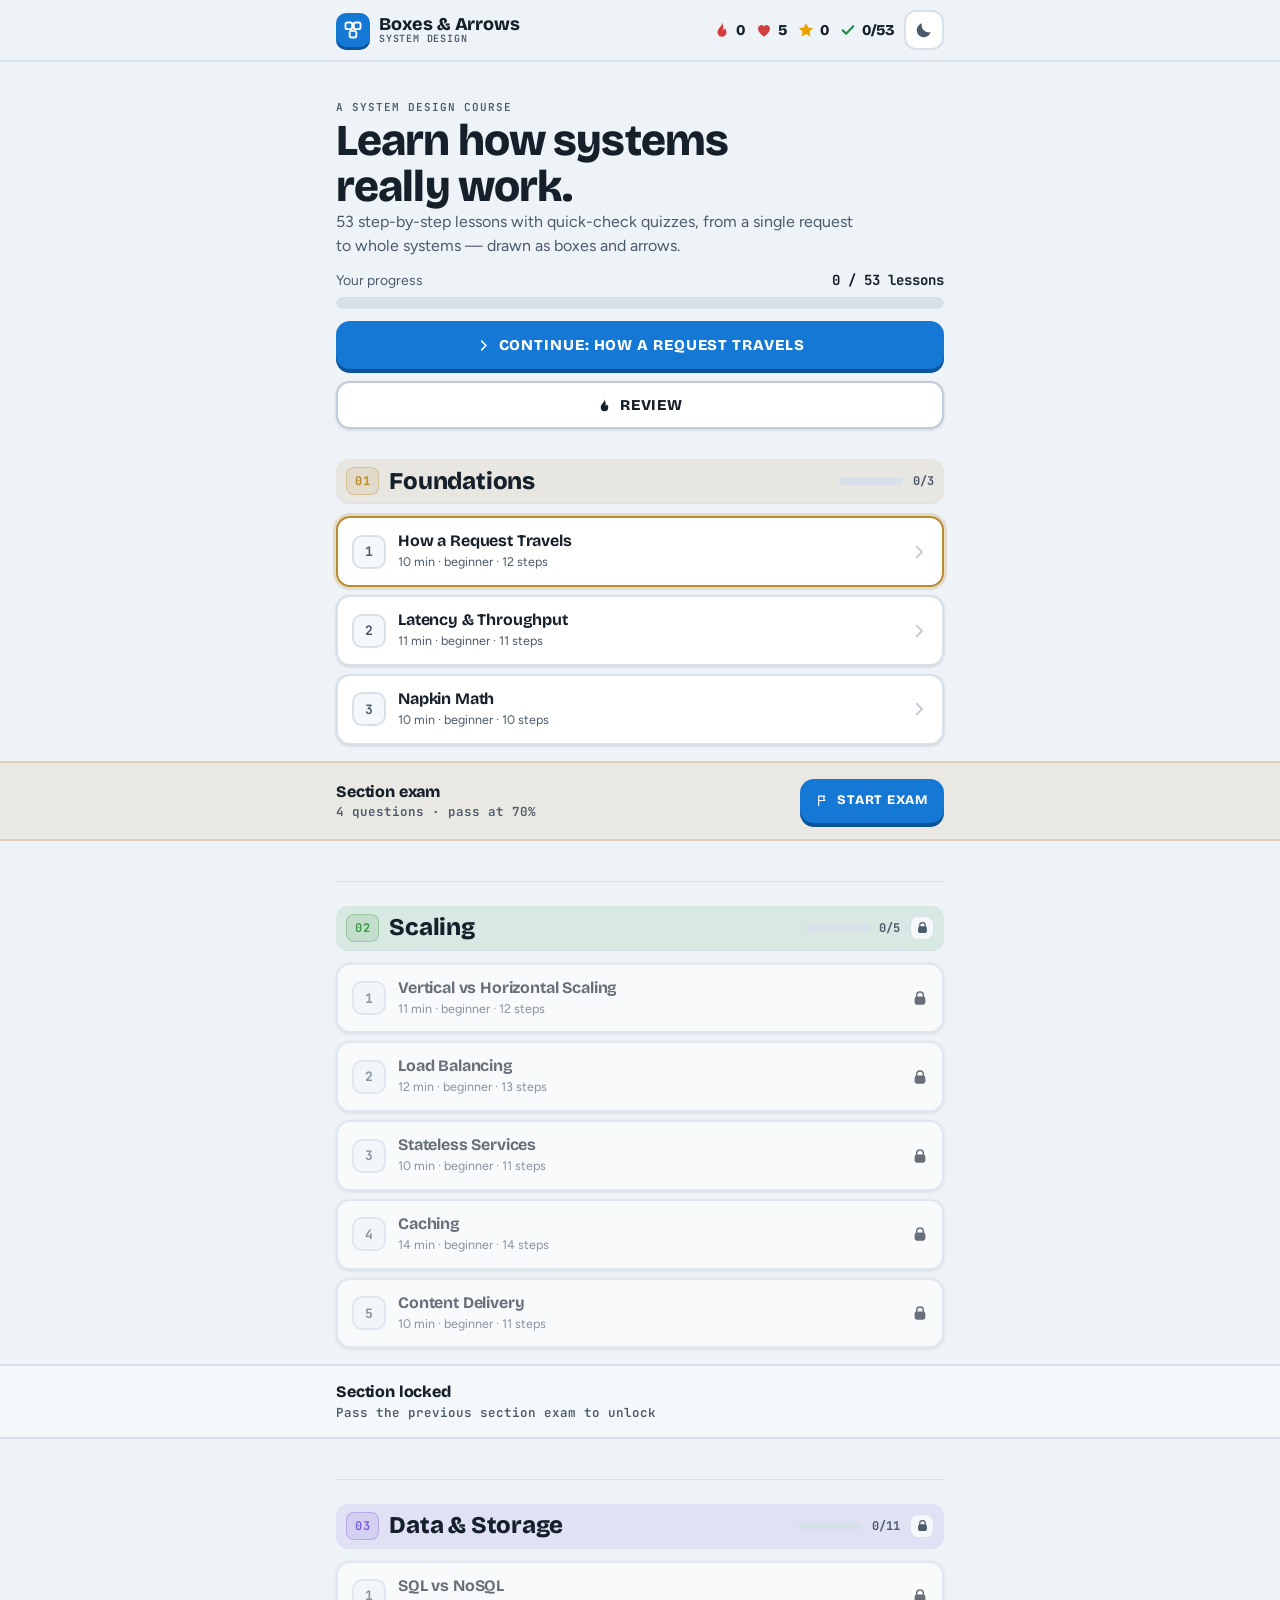
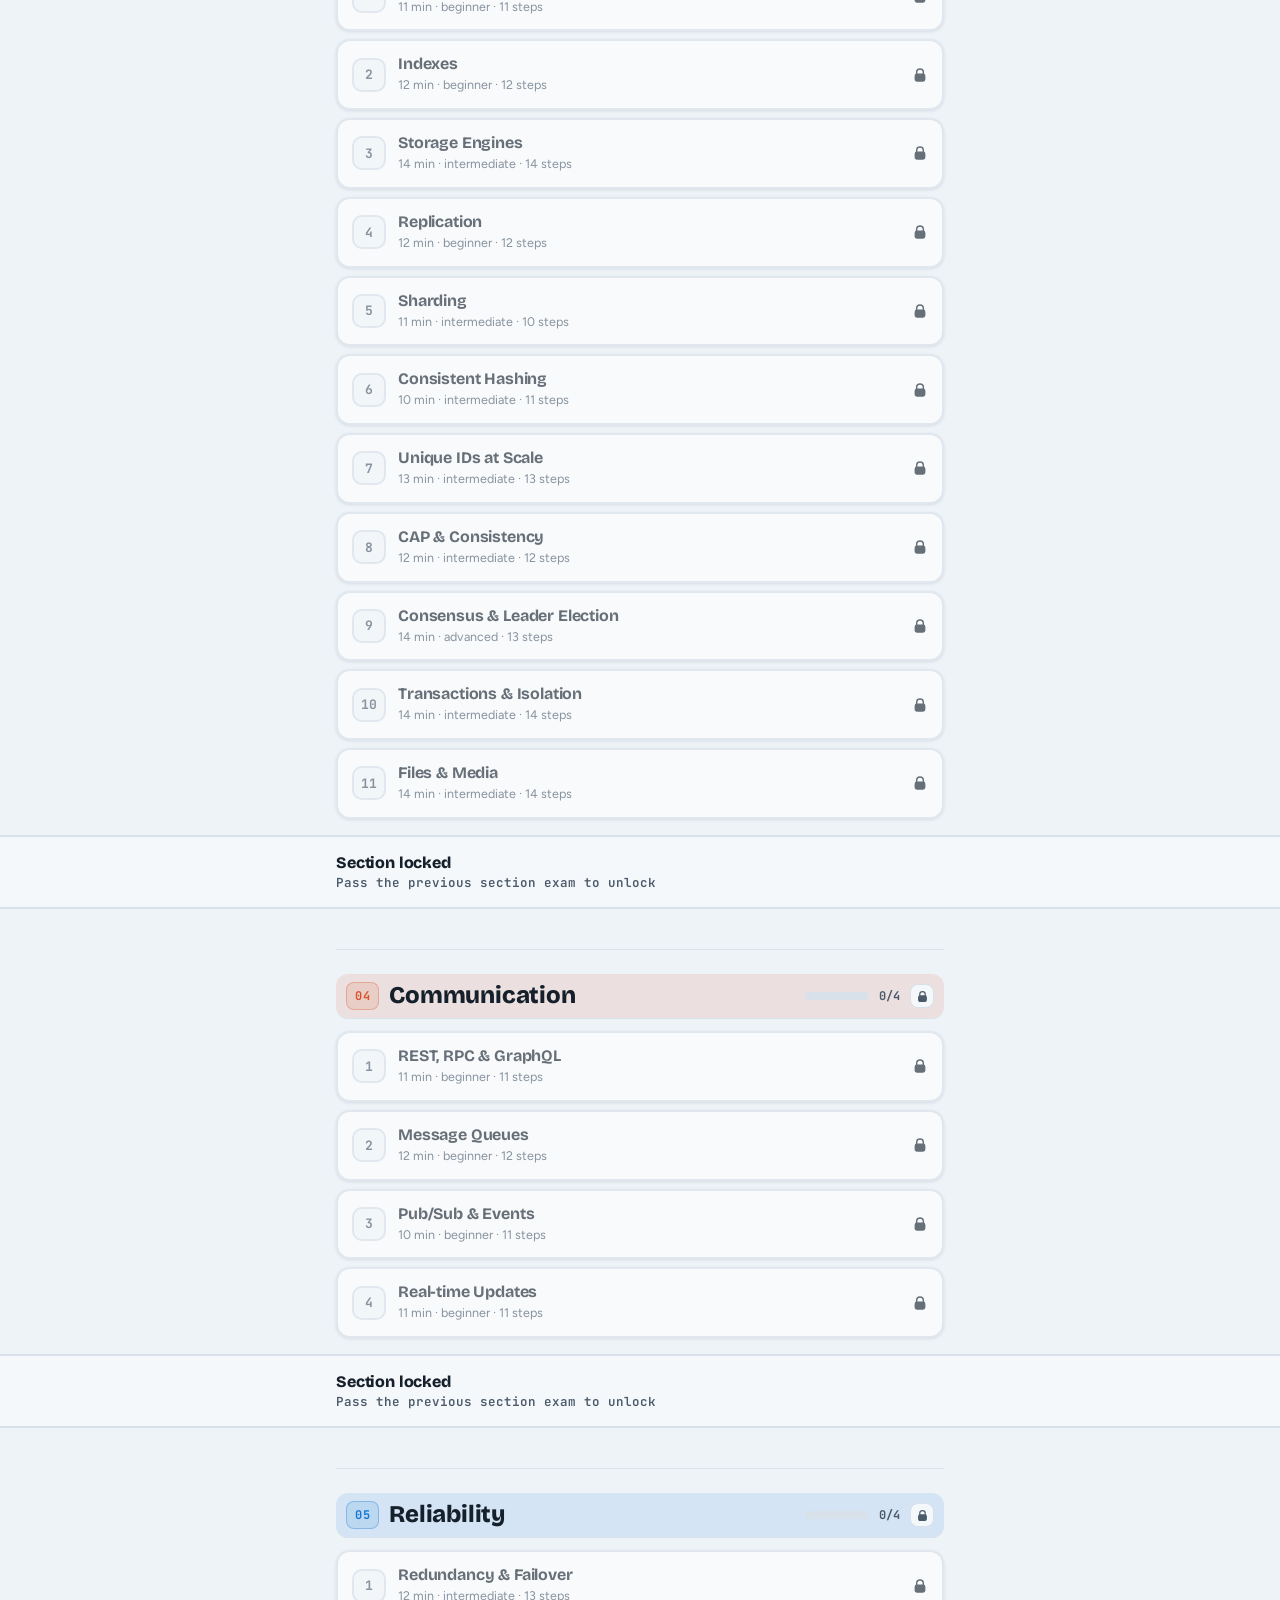
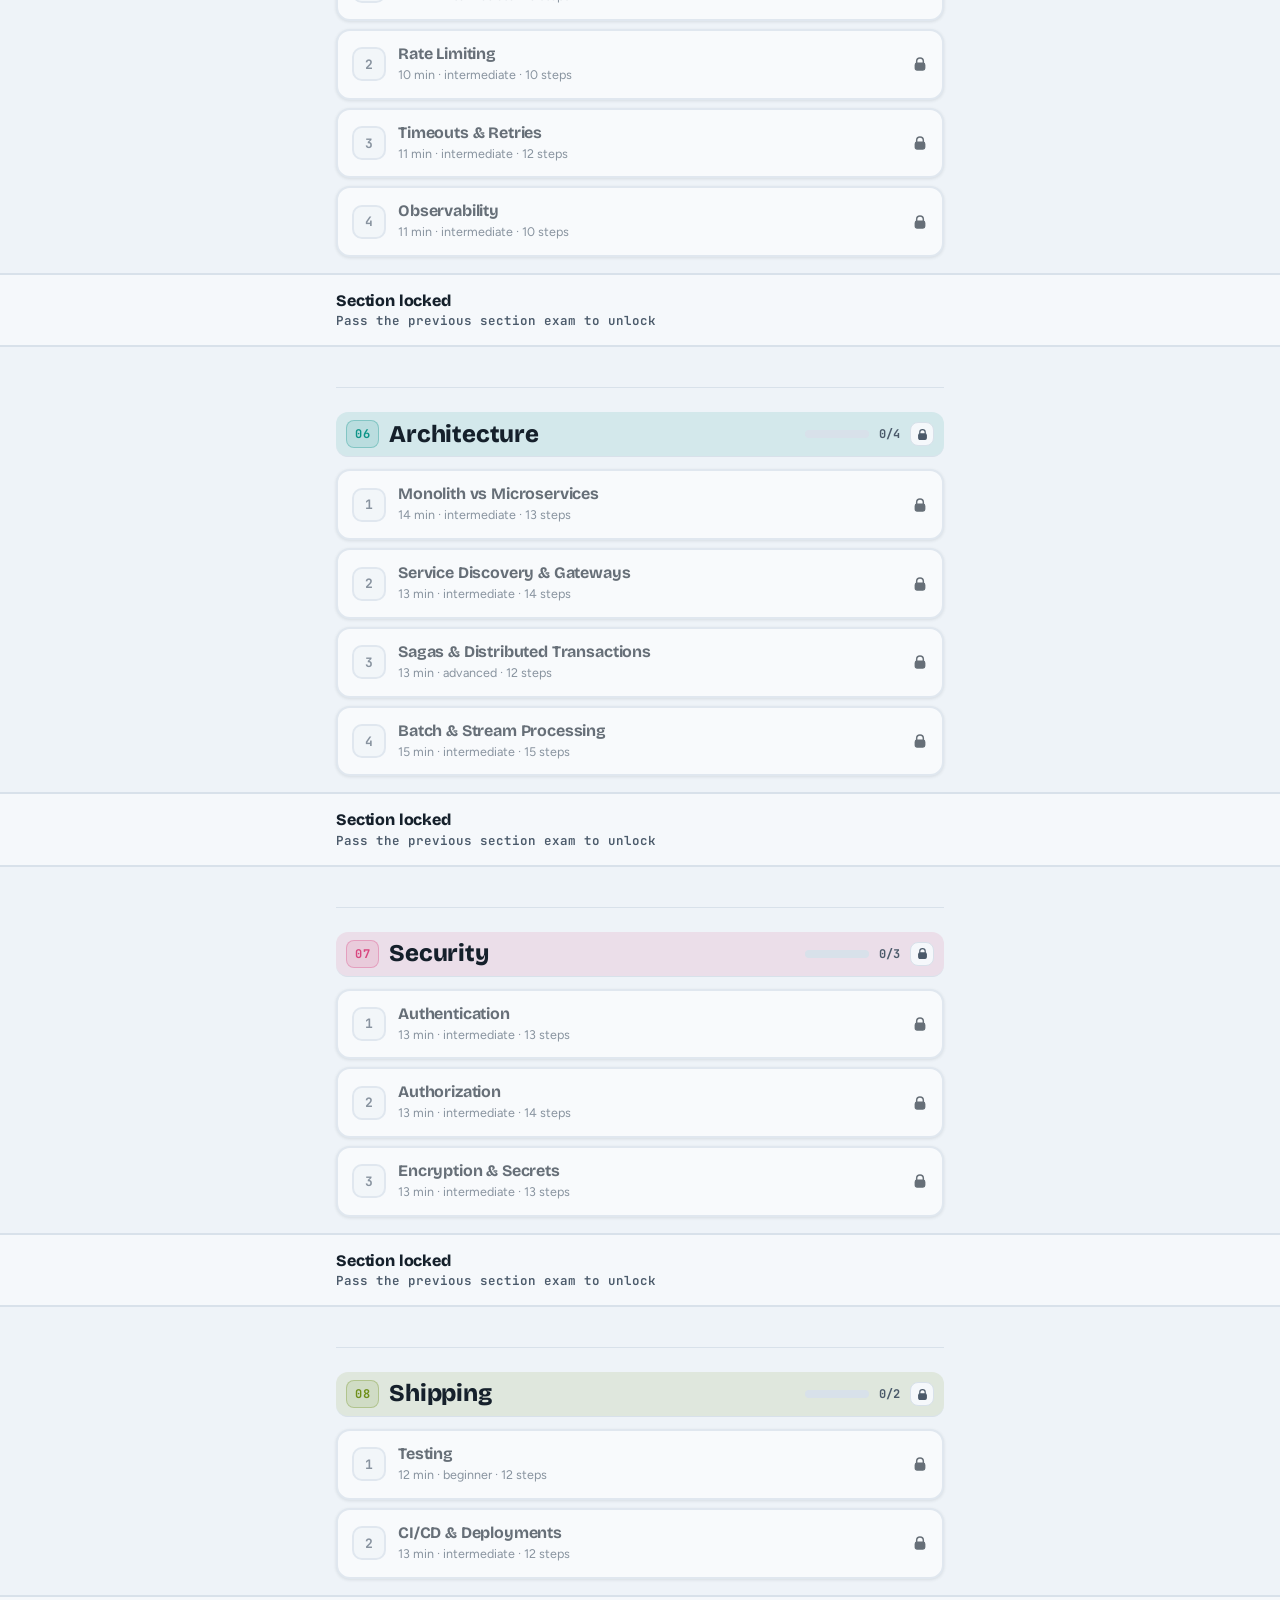
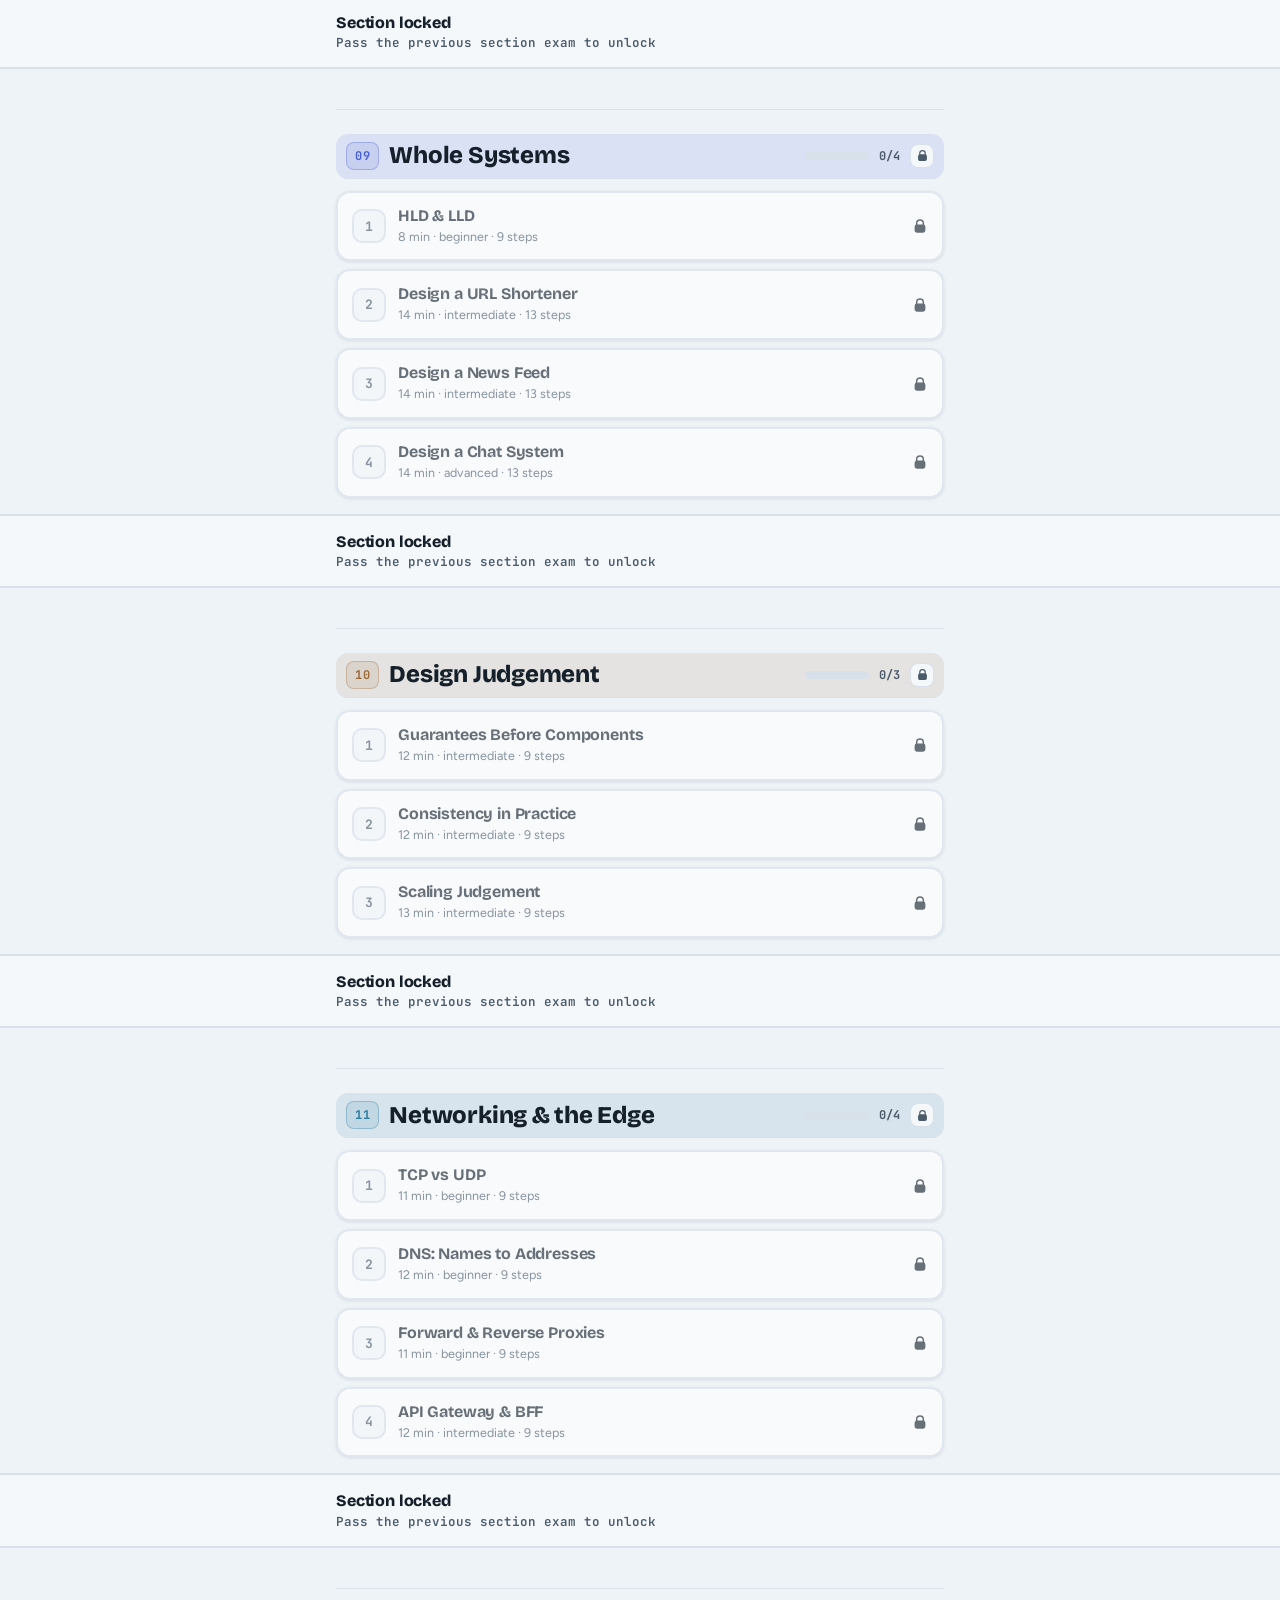
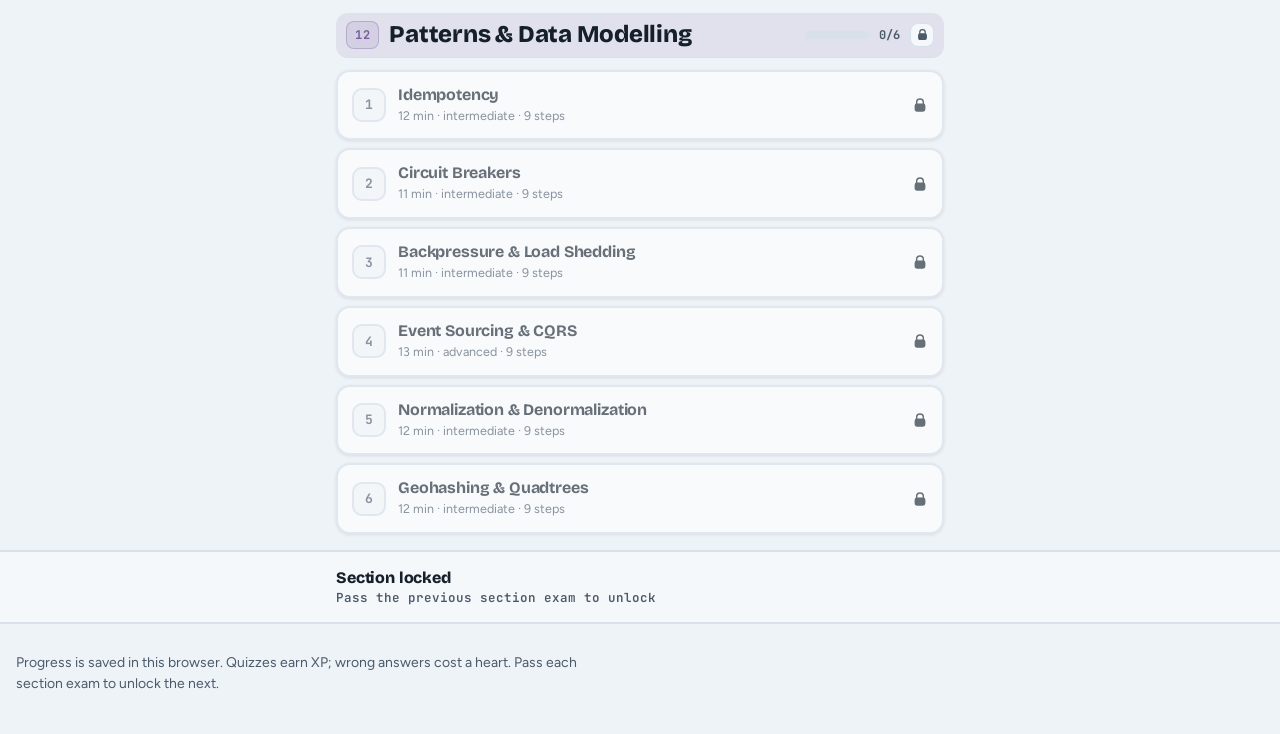
==== index.html @ f6998937 "fix(home): land resume row instantly behind splash, pulse at handover" ====
<!doctype html>
<html lang="en">
<head>
<meta charset="utf-8">
<meta name="viewport" content="width=device-width,initial-scale=1,viewport-fit=cover">
<title>Boxes &amp; Arrows — System Design</title>
<meta name="description" content="A mobile-first system design course: 53 step-by-step lessons with quick-check quizzes, drawn as boxes and arrows. Free, no sign-up, works offline once loaded.">
<meta name="theme-color" content="#eef3f8" media="(prefers-color-scheme: light)">
<meta name="theme-color" content="#0d1620" media="(prefers-color-scheme: dark)">
<link rel="icon" href="favicon.svg" type="image/svg+xml">
<link rel="preconnect" href="https://fonts.googleapis.com">
<link rel="preconnect" href="https://fonts.gstatic.com" crossorigin>
<link rel="stylesheet" href="https://fonts.googleapis.com/css2?family=Bricolage+Grotesque:opsz,wght@12..96,500..800&family=Figtree:wght@400;500;600;700&family=JetBrains+Mono:wght@500;600&display=swap">
<link rel="stylesheet" href="styles.css?v=14">
</head>
<body>
<svg width="0" height="0" style="position:absolute" aria-hidden="true" focusable="false">
  <symbol id="i-flame" viewBox="0 0 24 24"><path fill="currentColor" d="M12 2c.5 3-1.5 4.5-3 6.5C7.5 10.4 6 12.2 6 15a6 6 0 0 0 12 0c0-2.2-1-3.8-2.2-5.2-.3 1.2-1 2-2 2.4C14.2 9 13.5 4.5 12 2z"/></symbol>
  <symbol id="i-bolt" viewBox="0 0 24 24"><path fill="currentColor" d="M13 2 4 14h6l-1 8 9-12h-6z"/></symbol>
  <symbol id="i-heart" viewBox="0 0 24 24"><path fill="currentColor" d="M12 21s-8-5.2-8-11a4.5 4.5 0 0 1 8-2.8A4.5 4.5 0 0 1 20 10c0 5.8-8 11-8 11z"/></symbol>
  <symbol id="i-star" viewBox="0 0 24 24"><path fill="currentColor" d="M12 2.6l2.9 5.9 6.5.9-4.7 4.6 1.1 6.5L12 17.4l-5.8 3.1 1.1-6.5L2.6 9.4l6.5-.9z"/></symbol>
  <symbol id="i-check" viewBox="0 0 24 24"><path fill="none" stroke="currentColor" stroke-width="3" stroke-linecap="round" stroke-linejoin="round" d="M5 12.5l4.5 4.5L19 7"/></symbol>
  <symbol id="i-close" viewBox="0 0 24 24"><path fill="none" stroke="currentColor" stroke-width="2.6" stroke-linecap="round" d="M6 6l12 12M18 6L6 18"/></symbol>
  <symbol id="i-lock" viewBox="0 0 24 24"><g fill="none" stroke="currentColor" stroke-width="2.2" stroke-linecap="round" stroke-linejoin="round"><path d="M7 11V8a5 5 0 0 1 10 0v3"/><rect x="5" y="11" width="14" height="10" rx="2.5" fill="currentColor"/></g></symbol>
  <symbol id="i-globe" viewBox="0 0 24 24"><g fill="none" stroke="currentColor" stroke-width="2.2" stroke-linecap="round" stroke-linejoin="round"><circle cx="12" cy="12" r="9"/><path d="M3 12h18M12 3c3 3 3 15 0 18M12 3c-3 3-3 15 0 18"/></g></symbol>
  <symbol id="i-layers" viewBox="0 0 24 24"><g fill="none" stroke="currentColor" stroke-width="2.2" stroke-linecap="round" stroke-linejoin="round"><path d="M12 3 3 8l9 5 9-5z"/><path d="M3 12l9 5 9-5M3 16l9 5 9-5"/></g></symbol>
  <symbol id="i-db" viewBox="0 0 24 24"><g fill="none" stroke="currentColor" stroke-width="2.2" stroke-linecap="round" stroke-linejoin="round"><ellipse cx="12" cy="6" rx="8" ry="3"/><path d="M4 6v12c0 1.7 3.6 3 8 3s8-1.3 8-3V6M4 12c0 1.7 3.6 3 8 3s8-1.3 8-3"/></g></symbol>
  <symbol id="i-gauge" viewBox="0 0 24 24"><g fill="none" stroke="currentColor" stroke-width="2.2" stroke-linecap="round" stroke-linejoin="round"><path d="M4 18a9 9 0 1 1 16 0"/><path d="M12 17l4-6"/><circle cx="12" cy="17" r="1.2" fill="currentColor"/></g></symbol>
  <symbol id="i-mail" viewBox="0 0 24 24"><g fill="none" stroke="currentColor" stroke-width="2.2" stroke-linecap="round" stroke-linejoin="round"><rect x="3" y="5" width="18" height="14" rx="2.5"/><path d="M3 8l9 6 9-6"/></g></symbol>
  <symbol id="i-plug" viewBox="0 0 24 24"><g fill="none" stroke="currentColor" stroke-width="2.2" stroke-linecap="round" stroke-linejoin="round"><path d="M9 3v5M15 3v5M6 8h12v3a6 6 0 0 1-12 0z"/><path d="M12 17v4"/></g></symbol>
  <symbol id="i-hex" viewBox="0 0 24 24"><g fill="none" stroke="currentColor" stroke-width="2.2" stroke-linecap="round" stroke-linejoin="round"><path d="M12 3l7.5 4.3v8.4L12 20l-7.5-4.3V7.3z"/><circle cx="12" cy="12" r="2.2"/></g></symbol>
  <symbol id="i-disk" viewBox="0 0 24 24"><g fill="none" stroke="currentColor" stroke-width="2.2" stroke-linecap="round" stroke-linejoin="round"><rect x="4" y="4" width="16" height="16" rx="3"/><path d="M8 4v6h8V4M8 20v-5h8v5"/></g></symbol>
  <symbol id="i-eye" viewBox="0 0 24 24"><g fill="none" stroke="currentColor" stroke-width="2.2" stroke-linecap="round" stroke-linejoin="round"><path d="M2 12s3.6-7 10-7 10 7 10 7-3.6 7-10 7S2 12 2 12z"/><circle cx="12" cy="12" r="3"/></g></symbol>
  <symbol id="i-boxes" viewBox="0 0 24 24"><g fill="none" stroke="currentColor" stroke-width="2.2" stroke-linecap="round" stroke-linejoin="round"><rect x="3" y="3" width="8" height="8" rx="2"/><rect x="13" y="3" width="8" height="8" rx="2"/><rect x="8" y="13" width="8" height="8" rx="2"/></g></symbol>
  <symbol id="i-flag" viewBox="0 0 24 24"><g fill="none" stroke="currentColor" stroke-width="2.2" stroke-linecap="round" stroke-linejoin="round"><path d="M5 21V4M5 4h11l-2 4 2 4H5"/></g></symbol>
  <symbol id="i-shield" viewBox="0 0 24 24"><g fill="none" stroke="currentColor" stroke-width="2.2" stroke-linecap="round" stroke-linejoin="round"><path d="M12 3l8 3v6c0 5-3.5 8-8 9-4.5-1-8-4-8-9V6z"/><path d="M9 12l2.2 2.2L15.5 10"/></g></symbol>
  <symbol id="i-route" viewBox="0 0 24 24"><g fill="none" stroke="currentColor" stroke-width="2.2" stroke-linecap="round" stroke-linejoin="round"><circle cx="6" cy="18" r="2"/><circle cx="18" cy="6" r="2"/><path d="M8 18h5a3 3 0 0 0 0-6h-2a3 3 0 0 1 0-6h5"/></g></symbol>
  <symbol id="i-build" viewBox="0 0 24 24"><g fill="none" stroke="currentColor" stroke-width="2.2" stroke-linecap="round" stroke-linejoin="round"><rect x="3" y="3" width="7" height="7" rx="2"/><rect x="14" y="14" width="7" height="7" rx="2"/><path d="M10 6.5h4a3.5 3.5 0 0 1 3.5 3.5V14"/></g></symbol>
  <symbol id="i-chat" viewBox="0 0 24 24"><g fill="none" stroke="currentColor" stroke-width="2.2" stroke-linecap="round" stroke-linejoin="round"><path d="M4 5h16v11h-9l-5 4v-4H4z"/></g></symbol>
  <symbol id="i-mic" viewBox="0 0 24 24"><g fill="none" stroke="currentColor" stroke-width="2.2" stroke-linecap="round" stroke-linejoin="round"><rect x="9" y="3" width="6" height="11" rx="3"/><path d="M5 11a7 7 0 0 0 14 0M12 18v3"/></g></symbol>
  <symbol id="i-chart" viewBox="0 0 24 24"><path fill="none" stroke="currentColor" stroke-width="2.6" stroke-linecap="round" d="M5 20v-9M12 20V4M19 20v-6"/></symbol>
  <symbol id="i-plus" viewBox="0 0 24 24"><g fill="none" stroke="currentColor" stroke-width="2.6" stroke-linecap="round"><path d="M12 5v14M5 12h14"/></g></symbol>
  <symbol id="i-clock" viewBox="0 0 24 24"><g fill="none" stroke="currentColor" stroke-width="2.2" stroke-linecap="round" stroke-linejoin="round"><circle cx="12" cy="12" r="9"/><path d="M12 7v5l3 2"/></g></symbol>
  <symbol id="i-back" viewBox="0 0 24 24"><path fill="none" stroke="currentColor" stroke-width="2.4" stroke-linecap="round" stroke-linejoin="round" d="M15 5l-7 7 7 7"/></symbol>
  <symbol id="i-next" viewBox="0 0 24 24"><path fill="none" stroke="currentColor" stroke-width="2.4" stroke-linecap="round" stroke-linejoin="round" d="M9 5l7 7-7 7"/></symbol>
  <symbol id="i-sun" viewBox="0 0 24 24"><g fill="none" stroke="currentColor" stroke-width="2.2" stroke-linecap="round"><circle cx="12" cy="12" r="4"/><path d="M12 2v3M12 19v3M2 12h3M19 12h3M4.9 4.9l2.1 2.1M17 17l2.1 2.1M19.1 4.9L17 7M7 17l-2.1 2.1"/></g></symbol>
  <symbol id="i-moon" viewBox="0 0 24 24"><path fill="currentColor" d="M20 14.5A8.5 8.5 0 0 1 9.5 4a8.5 8.5 0 1 0 10.5 10.5z"/></symbol>
</svg>
<div id="splash" role="status" aria-label="Loading Boxes and Arrows">
  <div class="splash-lockup">
    <span class="mark"><svg class="ic" aria-hidden="true" focusable="false"><use href="#i-boxes"/></svg></span>
    <span class="wordmark">Boxes &amp; Arrows<small>system design</small></span>
  </div>
  <div class="splash-track" aria-hidden="true"><i></i></div>
</div>
<div id="app"></div>
<div class="mascot-dock" aria-hidden="true"><div class="mascot-slot" id="mascot-slot"><div class="mascot-inner" id="mascot-inner"></div></div></div>
<noscript><style>#splash{display:none}</style><p style="padding:24px;font-family:system-ui,sans-serif">Boxes &amp; Arrows needs JavaScript to run.</p></noscript>
<script src="course.js?v=2"></script>
<script src="course-judgement.js?v=1"></script>
<script src="course-enhance.js?v=1"></script>
<script src="course-quizzes.js?v=1"></script>
<script src="app.js?v=16"></script>
</body>
</html>
---- styles.css ----
/* ============================================================
   Boxes & Arrows — mobile-first system design course
   Rebuild of this folder around the designed-to-scale course.
   ============================================================ */

/* ---------- Tokens ---------- */
:root{
  --font-display:"Bricolage Grotesque","Trebuchet MS",system-ui,sans-serif;
  --font-body:"Figtree",system-ui,-apple-system,"Segoe UI",sans-serif;
  --font-mono:"JetBrains Mono",ui-monospace,"SF Mono",Menlo,Consolas,monospace;

  --bg:#eef3f8; --surface:#ffffff; --surface-2:#f5f8fb; --fg:#15202b; --muted:#4b5a6a;
  --line:#d8e1ea; --line-strong:#c0ccd9; --shadow:rgba(21,32,43,.16);
  --accent:#1478d4; --accent-hi:#5aaeff; --accent-edge:#0b559c; --accent-soft:#e1effc; --on-accent:#ffffff;
  --good:#2d8a4e; --good-edge:#1f6a3a; --good-soft:#dff3e6; --good-fg:#17592f;
  --bad:#d23f3f; --bad-soft:#fde5e3; --bad-fg:#8f2323;
  --gold:#e9a100; --on-gold:#2e2000;

  --u1:#b98a2f; --u2:#3a9a3f; --u3:#7c5cdb; --u4:#d9532b; --u5:#1478d4;
  --u6:#0d9488; --u7:#d9467f; --u8:#6f8f1a; --u9:#4a5fd4; --u10:#9a6a3a;
  --u11:#2b7a9e; --u12:#7a5c9e;

  --radius:16px;
  --tap:48px;
  --top-h:56px;
}
@media (prefers-color-scheme:dark){
  :root:not([data-theme="light"]){
    --bg:#0d1620; --surface:#15212d; --surface-2:#1b2937; --fg:#e7eef6; --muted:#9aabbc;
    --line:#243444; --line-strong:#37495c; --shadow:rgba(0,0,0,.45);
    --accent:#3d9bff; --accent-hi:#7bbcff; --accent-edge:#1c6ccc; --accent-soft:#12304d; --on-accent:#04111f;
    --good:#4cc16f; --good-edge:#2f8f4d; --good-soft:#12301f; --good-fg:#9be7b4;
    --bad:#ff6b6b; --bad-soft:#3a1618; --bad-fg:#ffb3b3;
    --gold:#ffc233; --on-gold:#2e2000;
    --u1:#d9a94a; --u2:#5bc061; --u3:#9a80f5; --u4:#ff8a5c; --u5:#3d9bff;
    --u6:#2cc4b2; --u7:#f06a9f; --u8:#a3c63a; --u9:#7b8cf5; --u10:#d9a06a;
    --u11:#4fc3f7; --u12:#b39ddb;
    color-scheme:dark;
  }
}
:root[data-theme="dark"]{
  --bg:#0d1620; --surface:#15212d; --surface-2:#1b2937; --fg:#e7eef6; --muted:#9aabbc;
  --line:#243444; --line-strong:#37495c; --shadow:rgba(0,0,0,.45);
  --accent:#3d9bff; --accent-hi:#7bbcff; --accent-edge:#1c6ccc; --accent-soft:#12304d; --on-accent:#04111f;
  --good:#4cc16f; --good-edge:#2f8f4d; --good-soft:#12301f; --good-fg:#9be7b4;
  --bad:#ff6b6b; --bad-soft:#3a1618; --bad-fg:#ffb3b3;
  --gold:#ffc233; --on-gold:#2e2000;
  --u1:#d9a94a; --u2:#5bc061; --u3:#9a80f5; --u4:#ff8a5c; --u5:#3d9bff;
  --u6:#2cc4b2; --u7:#f06a9f; --u8:#a3c63a; --u9:#7b8cf5; --u10:#d9a06a;
  --u11:#4fc3f7; --u12:#b39ddb;
  color-scheme:dark;
}

/* ---------- Base (mobile first) ---------- */
*,*::before,*::after{box-sizing:border-box}
html{-webkit-text-size-adjust:100%}
body{
  margin:0;background:var(--bg);color:var(--fg);
  font-family:var(--font-body);font-size:16px;line-height:1.5;
  padding-top:env(safe-area-inset-top,0px);padding-bottom:env(safe-area-inset-bottom,0px);
}
h1,h2,h3,p,ul,ol{margin:0}
button{font:inherit;color:inherit;background:none;border:0;cursor:pointer;-webkit-tap-highlight-color:transparent}
button:disabled{cursor:not-allowed}
:focus-visible{outline:3px solid var(--accent);outline-offset:2px}
.ic{width:1em;height:1em;flex:none;display:inline-block;vertical-align:-.125em}
.ic.fill{fill:currentColor}
.eyebrow{font:600 11px/1.3 var(--font-mono);letter-spacing:.09em;text-transform:uppercase;color:var(--muted)}
.small{font-size:14px;color:var(--muted)}
.wrap{width:100%;max-width:640px;margin:0 auto;padding-inline:max(16px,env(safe-area-inset-left,0px))}

/* ---------- Loading splash ----------
   First paint until app.js hands over. Fixed overlay with an opaque fill, so the
   swap fades over the already-rendered view and never shifts layout. All motion
   is CSS; app.js only adds .gone and removes the node (no inline script, CSP). */
#splash{position:fixed;inset:0;z-index:60;display:grid;place-content:center;justify-items:center;gap:24px;
  padding:24px;background:var(--bg);text-align:center;
  transition:opacity .34s ease,visibility 0s linear .34s}
#splash.gone{opacity:0;visibility:hidden;pointer-events:none}
.splash-lockup{display:flex;align-items:center;gap:13px;font:800 27px/1 var(--font-display);letter-spacing:-.01em}
.splash-lockup .mark{width:54px;height:54px;flex:none;display:grid;place-items:center;border-radius:15px;
  background:var(--accent);color:var(--on-accent);box-shadow:0 4px 0 var(--accent-edge);
  animation:splash-pulse 1.7s ease-in-out infinite}
.splash-lockup .mark .ic{font-size:29px}
.splash-lockup .wordmark{text-align:left}
.splash-lockup small{display:block;margin-top:5px;font:600 11px/1.2 var(--font-mono);letter-spacing:.1em;
  text-transform:uppercase;color:var(--muted)}
.splash-track{width:min(240px,62vw);height:6px;border-radius:99px;background:var(--line);overflow:hidden}
.splash-track>i{display:block;height:100%;width:38%;border-radius:99px;background:var(--accent);
  animation:splash-slide 1.3s cubic-bezier(.45,.02,.55,.98) infinite}
@keyframes splash-pulse{0%,100%{transform:scale(1);opacity:1}50%{transform:scale(.9);opacity:.8}}
@keyframes splash-slide{0%{transform:translateX(-100%)}100%{transform:translateX(265%)}}
@media (max-width:380px){
  .splash-lockup{gap:10px;font-size:23px}
  .splash-lockup .mark{width:46px;height:46px;border-radius:13px}
  .splash-lockup .mark .ic{font-size:25px}
}
@media (prefers-reduced-motion:reduce){
  #splash{transition:none}
  .splash-lockup .mark,.splash-track>i{animation:none}
  .splash-track{display:none}
}

/* ---------- Top bar ---------- */
.top{position:sticky;top:0;z-index:20;background:var(--bg);border-bottom:2px solid var(--line)}
.topin{display:flex;align-items:center;gap:10px;padding-block:10px}
.brand{display:flex;align-items:center;gap:9px;font:800 18px/1 var(--font-display);letter-spacing:-.01em;min-width:0;flex:1}
.brand .mark{width:34px;height:34px;flex:none;display:grid;place-items:center;border-radius:10px;background:var(--accent);color:var(--on-accent);box-shadow:0 3px 0 var(--accent-edge)}
.brand .mark .ic{font-size:20px}
.brand small{display:block;font:600 10px/1.2 var(--font-mono);letter-spacing:.08em;text-transform:uppercase;color:var(--muted)}
.iconbtn{width:40px;height:40px;flex:none;display:grid;place-items:center;border-radius:12px;border:2px solid var(--line);background:var(--surface);color:var(--muted);font-size:20px}
.iconbtn:active{transform:translateY(1px)}
.stat{display:inline-flex;align-items:center;gap:5px;font:800 15px/1 var(--font-display);font-variant-numeric:tabular-nums}
.stat .ic{font-size:18px}
.s-done .ic{color:var(--good)}
.s-xp .ic{color:var(--gold)}

/* ---------- Top bar on phones (<720px) ----------
   Keep the sticky bar to one line. The wordmark is dropped rather than wrapping
   under the logo (user decision); the subtitle goes with it and the stats take
   the freed room. */
@media (max-width:719px){
  .topin{gap:8px}
  /* Title span only: `.brand > span` also hits .mark, whose 3D base shadow must stay. */
  .brand>span:not(.mark){display:none}
  .stat{font-size:13px}
  .stat .ic{font-size:16px}
}
/* Last resort: nothing else fits below 400px, so drop XP and keep the rest. */
@media (max-width:400px){
  .s-xp{display:none}
}

/* ---------- Home ---------- */
.hero{padding-block:32px 6px;display:grid;gap:12px}
.hero h1{font:800 32px/1.05 var(--font-display);letter-spacing:-.02em;text-wrap:balance}
.hero p{color:var(--muted);font-size:16px;max-width:52ch}
.progress{display:grid;gap:6px}
.progress .row{display:flex;justify-content:space-between;align-items:baseline;font-size:14px}
.progress .row b{font:700 14px var(--font-mono);font-variant-numeric:tabular-nums}
.meter{height:12px;border-radius:99px;background:var(--line);overflow:hidden}
.meter>i{display:block;height:100%;border-radius:99px;background:var(--accent);transition:width .4s ease}

.unit{margin-top:40px;padding-top:24px;border-top:1px solid var(--line)}
.unit:first-of-type{margin-top:24px;padding-top:0;border-top:0}
.unithd{display:flex;align-items:center;gap:10px;margin-bottom:12px;padding:8px 10px;border-radius:12px;
  background:color-mix(in srgb,var(--uc,var(--accent)) 12%,var(--bg));
  /* Pins under .top for this unit only; the next unit's header replaces it.
     Opaque fill + separator, so lesson rows never show through while stuck. */
  position:sticky;top:var(--top-h,56px);z-index:10;border-bottom:1px solid var(--line)}
.unithd .num{font:700 12px var(--font-mono);letter-spacing:.06em;color:var(--uc,var(--accent));
  background:color-mix(in srgb,var(--uc,var(--accent)) 12%,transparent);
  border:1.5px solid color-mix(in srgb,var(--uc,var(--accent)) 32%,transparent);border-radius:8px;padding:5px 8px}
.unithd h2{font:800 24px/1.15 var(--font-display);letter-spacing:-.01em;flex:1}
.unithd .count{font:700 12px var(--font-mono);color:var(--muted);font-variant-numeric:tabular-nums}
.unithd .bar{width:64px;height:8px;border-radius:99px;background:var(--line);overflow:hidden}
.unithd .bar>i{display:block;height:100%;background:var(--uc,var(--accent));border-radius:99px}
.passchip,.lockchip{display:inline-grid;place-items:center;width:24px;height:24px;border-radius:8px;font-size:13px;flex:none}
.passchip{background:var(--good-soft);color:var(--good-fg)}
.lockchip{background:var(--surface-2);color:var(--muted);border:1.5px solid var(--line)}

.lessons{display:grid;gap:8px}
.lrow{display:grid;grid-template-columns:auto 1fr auto;gap:12px;align-items:center;width:100%;text-align:left;
  padding:13px 14px;border-radius:14px;background:var(--surface);border:2px solid var(--line);
  box-shadow:0 1px 3px var(--shadow);min-height:var(--tap);text-decoration:none;color:inherit}
.lrow:active{background:var(--surface-2)}
.lrow.locked{opacity:.62}
.lrow .idx{width:34px;height:34px;flex:none;display:grid;place-items:center;border-radius:10px;background:var(--surface-2);border:2px solid var(--line);font:700 13px var(--font-mono);color:var(--muted)}
.lrow .tt{min-width:0}
.lrow .tt b{display:block;font:700 16px/1.25 var(--font-display);letter-spacing:-.01em}
.lrow .tt span{display:block;margin-top:2px;font-size:12.5px;color:var(--muted)}
.lrow .st{font-size:20px;color:var(--good)}
.lrow.done{background:var(--surface-2)}
.lrow.done .idx{background:var(--good-soft);border-color:var(--good);color:var(--good-fg)}
.lrow.next{border-color:var(--uc,var(--accent));box-shadow:0 0 0 3px color-mix(in srgb,var(--uc,var(--accent)) 22%,transparent)}
/* One-shot "you are here" cue at splash handover. The boot landing is instant
   (there is no visible camera move), so a brief expanding ring tells the eye where
   the map landed. No fill mode: the row's normal ring/background return as soon as
   app.js drops the class. The global reduced-motion rule disables it, and app.js
   does not add the class at all in that case. */
@keyframes resume-here{
  0%{box-shadow:0 0 0 0 color-mix(in srgb,var(--accent) 70%,transparent)}
  100%{box-shadow:0 0 0 12px color-mix(in srgb,var(--accent) 0%,transparent)}
}
.lrow.resume-here{animation:resume-here 1s ease-out .2s 1;position:relative;z-index:1}
.lrow .ic.caret{color:var(--line-strong);font-size:18px}

.foot{margin:28px 0 40px;display:grid;gap:8px}
.foot .small a{color:var(--accent)}

/* ---------- Lesson ---------- */
.lhead{position:sticky;top:var(--top-h,56px);z-index:20;background:var(--bg);border-bottom:2px solid var(--line)}
.lheadin{display:flex;align-items:center;gap:10px;padding-block:10px}
.lhead .who{flex:1;min-width:0}
.lhead .who b{display:block;font:800 13px/1.25 var(--font-display);white-space:nowrap;overflow:hidden;text-overflow:ellipsis}
.lhead .who span{display:block;font:600 11px var(--font-mono);color:var(--muted);letter-spacing:.06em;text-transform:uppercase}
.ptrack{height:8px;border-radius:99px;background:var(--line);overflow:hidden;margin-top:8px}
.ptrack>i{display:block;height:100%;background:var(--uc,var(--accent));border-radius:99px;transition:width .3s ease}

.lbody{padding-block:18px 150px;display:grid;gap:16px}
.chiprow{display:flex;align-items:center;gap:8px;flex-wrap:wrap}
.chip{display:inline-flex;align-items:center;gap:6px;padding:5px 10px;border-radius:99px;font:700 11.5px var(--font-mono);letter-spacing:.06em;text-transform:uppercase;border:2px solid var(--line);color:var(--muted);background:var(--surface)}
.chip.k-problem{background:var(--bad-soft);color:var(--bad-fg);border-color:transparent}
.chip.k-solution{background:var(--good-soft);color:var(--good-fg);border-color:transparent}
.chip.k-technique{background:var(--accent-soft);color:var(--accent);border-color:transparent}
.chip.k-tradeoff{background:#fdf0d8;color:#7a5200;border-color:transparent}
.chip.k-insight{background:#efe9ff;color:#5a3fb0;border-color:transparent}
.chip.k-recap{background:var(--surface-2);color:var(--fg);border-color:var(--line)}
.chip.k-setup{background:var(--surface-2);color:var(--fg);border-color:var(--line)}
.chip .ic{font-size:13px}

.ltitle{font:800 30px/1.12 var(--font-display);letter-spacing:-.02em;text-wrap:balance}
.lshort{font:700 15px var(--font-mono);color:var(--muted);letter-spacing:.02em}

.prose{display:grid;gap:12px;font-size:17px;line-height:1.58;max-width:64ch}
.prose p{margin:0}
.prose code{font:600 .9em var(--font-mono);background:var(--surface-2);border:1.5px solid var(--line);border-radius:6px;padding:1px 5px;overflow-wrap:anywhere}
.prose .term{font-weight:700;color:var(--accent);border-bottom:2px solid color-mix(in srgb,var(--accent) 40%,transparent)}
.prose b{font-weight:700}

.callout{display:grid;gap:6px;padding:14px 16px;border-radius:14px;border:2px solid var(--line);background:var(--surface);gap:8px}
.callout .cl-hd{display:flex;align-items:center;gap:7px;font:800 12px var(--font-mono);letter-spacing:.08em;text-transform:uppercase}
.callout p{font-size:15.5px;line-height:1.5}
.callout.tip{background:var(--good-soft);border-color:transparent;color:var(--good-fg)}
.callout.insight{background:#efe9ff;border-color:transparent;color:#4a3390}
.callout.tradeoff{background:#fdf0d8;border-color:transparent;color:#6b4a00}
.callout.problem{background:var(--bad-soft);border-color:transparent;color:var(--bad-fg)}
.callout.solution{background:var(--good-soft);border-color:transparent;color:var(--good-fg)}
.callout.technique{background:var(--accent-soft);border-color:transparent;color:var(--accent)}
.callout.recap{background:var(--surface-2);border-color:var(--line);color:var(--fg)}

.changes{display:grid;gap:6px}
.changes .ch{font:600 12px var(--font-mono);letter-spacing:.08em;text-transform:uppercase;color:var(--muted);margin-bottom:2px}
.changes ul{list-style:none;margin:0;padding:0;display:flex;flex-wrap:wrap;gap:7px}
.changes li{display:inline-flex;align-items:center;gap:6px;padding:7px 11px;border-radius:10px;background:var(--surface);border:2px solid var(--line);font:600 13.5px var(--font-body)}
.changes li .ic{color:var(--good);font-size:14px}

/* Diagram */
.diagram{display:grid;gap:8px}
.diagram .dg-hd{display:flex;align-items:center;justify-content:space-between;gap:8px}
.diagram svg{display:block;width:100%;height:auto;border-radius:14px;border:2px solid var(--line);background:var(--surface)}
.dg-cap{font-size:12.5px;color:var(--muted);text-align:center}

/* Panels (note cards lifted out of the diagram so they never overlap) */
.panels{display:grid;gap:10px}
.panelcard{padding:14px 16px;border-radius:14px;border:2px solid var(--line);background:var(--surface)}
.panelcard h3{font:800 16px/1.25 var(--font-display);letter-spacing:-.01em;margin-bottom:6px}
.panelcard p{font:500 13.5px/1.55 var(--font-mono);color:var(--muted);overflow-wrap:anywhere}

/* Bottom action bar */
.lfoot{position:fixed;left:0;right:0;bottom:0;z-index:20;background:var(--bg);border-top:2px solid var(--line);padding-bottom:env(safe-area-inset-bottom,0px)}
.lfootin{width:100%;max-width:640px;margin:0 auto;padding:12px max(16px,env(safe-area-inset-right,0px)) 12px max(16px,env(safe-area-inset-left,0px));display:grid;grid-template-columns:1fr 1fr;gap:10px;align-items:center}
.stepcount{font:700 13px var(--font-mono);color:var(--muted);font-variant-numeric:tabular-nums;white-space:nowrap}

/* ---------- Buttons ---------- */
.btn{display:inline-flex;align-items:center;justify-content:center;gap:8px;min-height:var(--tap);padding:12px 20px;border-radius:14px;
  background:var(--accent);color:var(--on-accent);box-shadow:0 4px 0 var(--accent-edge);
  font:800 15px/1 var(--font-display);letter-spacing:.06em;text-transform:uppercase;transition:transform .08s,box-shadow .08s}
.btn:active:not(:disabled){transform:translateY(3px);box-shadow:0 1px 0 var(--accent-edge)}
.btn:disabled{background:var(--line);color:var(--muted);box-shadow:0 4px 0 var(--line-strong)}
.btn.wide{width:100%}
.btn.ghost{background:var(--surface);color:var(--fg);border:2px solid var(--line-strong);box-shadow:0 1px 3px var(--shadow)}
.btn.ghost:active{box-shadow:none}
.btn.good{background:var(--good);color:#fff;box-shadow:0 4px 0 var(--good-edge)}
.btn.good:active{box-shadow:0 1px 0 var(--good-edge)}

/* ---------- Wider screens ---------- */
@media (min-width:720px){
  .hero h1{font-size:44px}
  .ltitle{font-size:38px}
  .lbody{padding-bottom:170px}
}
@media (prefers-reduced-motion:reduce){
  *,*::before,*::after{animation:none!important;transition:none!important}
}

/* ---------- Gamification: XP / hearts / streak ---------- */
.s-streak .ic{color:var(--bad)}
.s-heart .ic{color:var(--bad)}
.s-xp .ic{color:var(--gold)}
.chip.k-quiz{background:var(--gold);color:var(--on-gold);border-color:transparent}

.notice{display:flex;align-items:center;gap:10px;margin-top:10px;padding:12px 14px;border-radius:14px;
  background:var(--bad-soft);color:var(--bad-fg);border:2px solid transparent;font:600 14px/1.4 var(--font-body)}
.notice .ic{font-size:18px;flex:none}
.notice span{flex:1;min-width:0}

/* ---------- Quiz checkpoints ---------- */
.quiz{display:grid;gap:14px}
.q-q{font:800 21px/1.25 var(--font-display);letter-spacing:-.01em;text-wrap:balance}
.q-opts{display:grid;gap:10px}
.q-opt{display:grid;grid-template-columns:auto 1fr auto;align-items:center;gap:12px;width:100%;text-align:left;
  min-height:var(--tap);padding:13px 14px;border-radius:14px;background:var(--surface);color:var(--fg);
  border:2px solid var(--line-strong);box-shadow:0 1px 3px var(--shadow);font:600 15.5px/1.35 var(--font-body)}
.q-opt:active:not(:disabled){background:var(--surface-2)}
.q-opt:disabled{cursor:default}
.q-key{width:30px;height:30px;flex:none;display:grid;place-items:center;border-radius:9px;background:var(--surface-2);
  border:2px solid var(--line);font:700 13px var(--font-mono);color:var(--muted)}
.q-t{min-width:0}
.q-mark{font:800 18px/1 var(--font-display)}
.q-opt.correct{background:var(--good-soft);border-color:var(--good);color:var(--good-fg)}
.q-opt.correct .q-key{background:var(--good);border-color:var(--good);color:#fff}
.q-opt.correct .q-mark{color:var(--good)}
.q-opt.wrong{background:var(--bad-soft);border-color:var(--bad);color:var(--bad-fg)}
.q-opt.wrong .q-key{background:var(--bad);border-color:var(--bad);color:#fff}
.q-opt.wrong .q-mark{color:var(--bad)}
.q-opt.dim{opacity:.55}
.q-fb{display:grid;gap:6px;padding:14px 16px;border-radius:14px;border:2px solid transparent}
.q-fb.good{background:var(--good-soft);color:var(--good-fg)}
.q-fb.bad{background:var(--bad-soft);color:var(--bad-fg)}
.q-fb-h{font:800 14px var(--font-display);letter-spacing:-.01em}
.q-fb p{font-size:15px;line-height:1.5;margin:0}
.q-hint{font-size:14px;color:var(--muted);text-align:center}

/* ---------- Quiz mascot: Boxy ---------- */
/* Sibling of #app so lesson re-renders cannot remove it. Docked to the same
   640px column as the lessons, just above the fixed action bar. */
.mascot-dock{position:fixed;left:50%;transform:translateX(-50%);width:min(640px,100%);
  bottom:calc(78px + env(safe-area-inset-bottom,0px));height:118px;pointer-events:none;z-index:19}
.mascot-slot{position:absolute;right:-20px;bottom:0;width:118px;height:118px;
  transform:translateX(145%);opacity:0;visibility:hidden;
  transition:transform .55s cubic-bezier(.17,1.28,.4,1),opacity .25s ease,visibility 0s linear .55s}
.mascot-slot.in{transform:translateX(0);opacity:1;visibility:visible;
  transition:transform .55s cubic-bezier(.17,1.28,.4,1),opacity .2s ease}
.mascot-slot.out{transform:translateX(150%);opacity:0;visibility:hidden;
  transition:transform .4s cubic-bezier(.5,0,.75,0),opacity .3s ease .1s,visibility 0s linear .5s}
.mascot-inner{width:100%;height:100%;transform-origin:60% 85%}
.mascot-art{width:100%;height:100%;overflow:visible;display:block}
.mascot-shadow{fill:var(--shadow);opacity:.22}
.bx-box{fill:var(--accent);stroke:var(--accent-edge);stroke-width:3}
.bx-ear,.bx-foot{fill:var(--accent-edge)}
.bx-face{fill:var(--surface-2)}
.bx-eye{fill:var(--fg)}
.bx-line{fill:none;stroke:var(--fg);stroke-width:3.2;stroke-linecap:round}
.bx-cheek{fill:#ff8a8a;opacity:0}
.bx-sweat{fill:var(--accent-hi);opacity:0}
.bx-spark{fill:var(--gold);opacity:0}
.bx-sad{opacity:0}
.mascot-inner.good .bx-eye{opacity:0}
.mascot-inner.good .bx-happy{opacity:1}
.mascot-inner.good .bx-cheek{opacity:.62}
.mascot-inner.bad .bx-sad{opacity:1}
.mascot-inner.bad .bx-eye{transform:scaleY(.62);transform-box:fill-box;transform-origin:center}
.mascot-inner.bad .bx-idle-mouth{opacity:0}
.mascot-inner.good .bx-body{animation:bx-hop .9s ease-out both,bx-bob 1.9s ease-in-out .9s infinite}
.mascot-inner.good .bx-spark{animation:bx-pop .55s ease-out .2s both}
.mascot-inner.good .bx-spark path:nth-child(2){animation-delay:.3s}
.mascot-inner.good .bx-spark path:nth-child(3){animation-delay:.4s}
@keyframes bx-hop{0%{transform:translateY(0) scale(1)}24%{transform:translateY(-16px) scale(1.04,.95)}52%{transform:translateY(0) scale(.95,1.06)}74%{transform:translateY(-5px)}100%{transform:translateY(0)}}
@keyframes bx-bob{0%,100%{transform:translateY(0)}50%{transform:translateY(-3px)}}
@keyframes bx-pop{0%{transform:scale(.2) rotate(-30deg);opacity:0}55%{opacity:1}100%{transform:scale(1) rotate(0);opacity:1}}
/* Boxy peeks over the lower-right of the step; keep feedback copy out of its lane. */
.q-fb{padding-right:104px}
@media (max-width:380px){.q-fb{padding-right:88px}}

/* ---------- Reskin: section exam band ---------- */
.examband{margin:16px calc(50% - 50vw) 0;padding:16px max(16px,calc(50vw - 304px));
  background:color-mix(in srgb,var(--uc,var(--accent)) 10%,transparent);
  border-block:2px solid color-mix(in srgb,var(--uc,var(--accent)) 26%,transparent)}
.examband.locked{background:var(--surface-2);border-color:var(--line)}
.eb-in{display:flex;align-items:center;gap:12px;max-width:608px;margin:0 auto}
.eb-txt{flex:1;min-width:0}
.eb-txt b{display:block;font:800 16px/1.2 var(--font-display);letter-spacing:-.01em}
.eb-txt span{display:block;margin-top:2px;font:600 12.5px var(--font-mono);color:var(--muted)}
.eb-btn{min-height:44px;padding:10px 16px;font-size:13px;white-space:nowrap}

/* ---------- Result card (pass / fail) ---------- */
.lbody.dim{animation:dimbeat 1.2s ease}
.lbody.result-wrap{min-height:calc(100dvh - var(--top-h,56px));align-content:center}
@keyframes dimbeat{0%{opacity:1}30%{opacity:.55}100%{opacity:1}}
.resultcard{position:relative;overflow:hidden;display:grid;gap:16px;justify-items:center;text-align:center;
  padding:26px 18px 22px;border-radius:18px;border:2px solid var(--line);background:var(--surface)}
.resultcard.win{border-color:var(--good);box-shadow:0 0 0 4px color-mix(in srgb,var(--good) 18%,transparent)}
.resultcard.lose{border-color:var(--bad);box-shadow:0 0 0 4px color-mix(in srgb,var(--bad) 14%,transparent)}
.result-art{width:118px;height:118px}
.result-mascot{width:118px;height:118px}
.result-body{display:grid;gap:8px;justify-items:center}
.result-body .ltitle{font-size:26px}
.result-actions{display:grid;gap:10px;width:100%;margin-top:4px}
.missed{display:grid;gap:8px;width:100%;text-align:left;margin-top:4px}
.missed .ch{font:600 12px var(--font-mono);letter-spacing:.08em;text-transform:uppercase;color:var(--muted)}
.missed ul{list-style:none;margin:0;padding:0;display:grid;gap:8px}
.missed li{padding:10px 12px;border-radius:12px;background:var(--surface-2);border:2px solid var(--line);display:grid;gap:2px}
.missed li b{font:700 14px/1.35 var(--font-body)}
.missed li span{font:600 13px var(--font-mono);color:var(--muted);overflow-wrap:anywhere}
.confetti{position:absolute;inset:0;width:100%;height:100%;pointer-events:none}

/* ---------- Boxy: fail slump. Static end-state is the pose; the animation only
   settles into it, so reduced-motion still reads as down (vs the up hop). ---------- */
.bx-pad{fill:var(--accent-edge)}
.mascot-inner.bad{filter:saturate(.4)}
.mascot-inner.bad .bx-body{transform-origin:50% 96%;transform:rotate(8deg) scale(1.02,.94);animation:bx-settle .5s ease-out both}
.mascot-inner.bad .bx-ear-l{transform-box:fill-box;transform-origin:50% 90%;transform:rotate(-20deg)}
.mascot-inner.bad .bx-ear-r{transform-box:fill-box;transform-origin:50% 90%;transform:rotate(20deg)}
.mascot-inner.bad .bx-foot-l{transform-box:fill-box;transform-origin:50% 20%;transform:rotate(-12deg)}
.mascot-inner.bad .bx-foot-r{transform-box:fill-box;transform-origin:50% 20%;transform:rotate(12deg)}
.mascot-inner.bad .bx-eye{opacity:0}
.mascot-inner.bad .bx-eye-sad{opacity:1}
.mascot-inner.bad .bx-idle-mouth{opacity:0}
.mascot-inner.bad .bx-sad{opacity:1}
.mascot-inner.bad .bx-sweat{opacity:1;transform:scale(1.8) translate(-4px,12px);transform-box:fill-box;transform-origin:center;animation:bx-droop 1.6s ease-in both}
.mascot-inner.bad .mascot-shadow{transform:scale(.85);transform-box:fill-box;transform-origin:center}
.mascot-inner.good .bx-spark{opacity:1}
@keyframes bx-settle{0%{transform:rotate(0) scale(1)}100%{transform:rotate(8deg) scale(1.02,.94)}}
@keyframes bx-droop{0%{opacity:0;transform:scale(1) translate(0,0)}25%{opacity:1}100%{opacity:1;transform:scale(1.8) translate(-4px,12px)}}
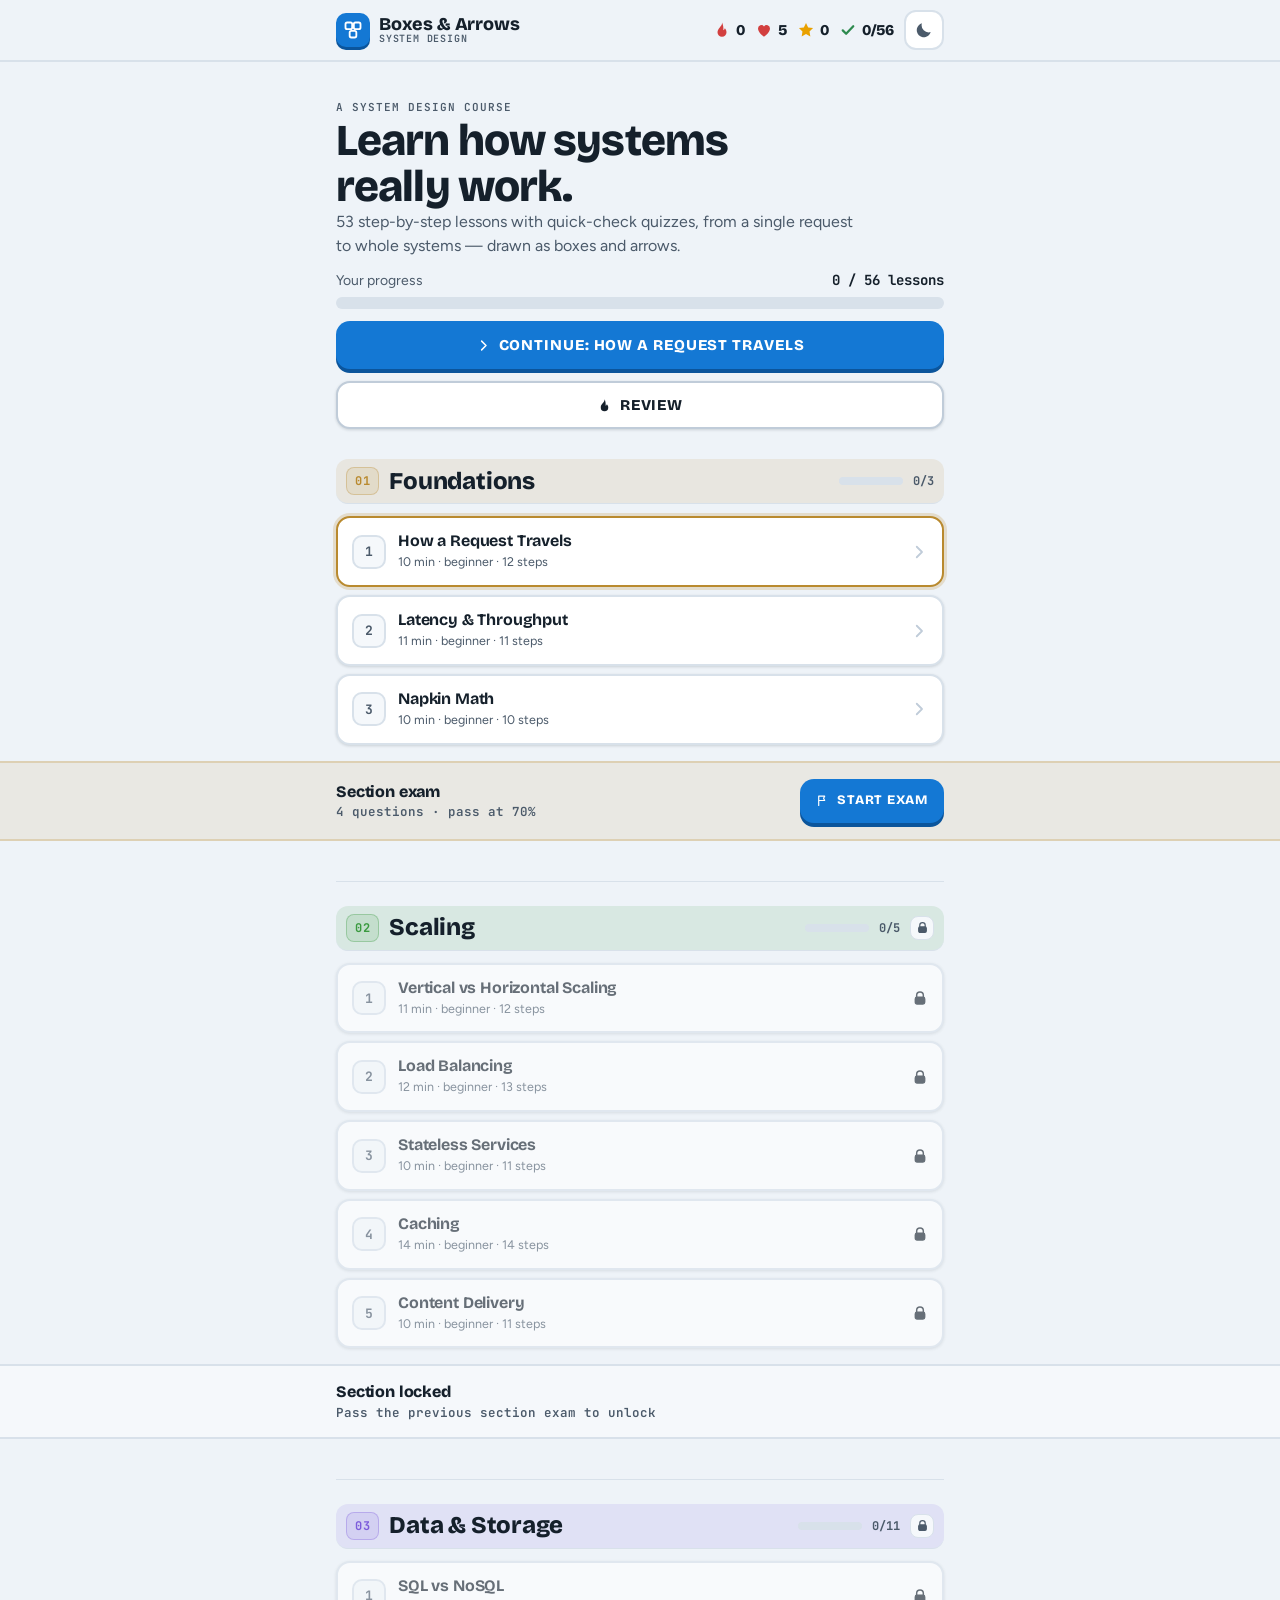
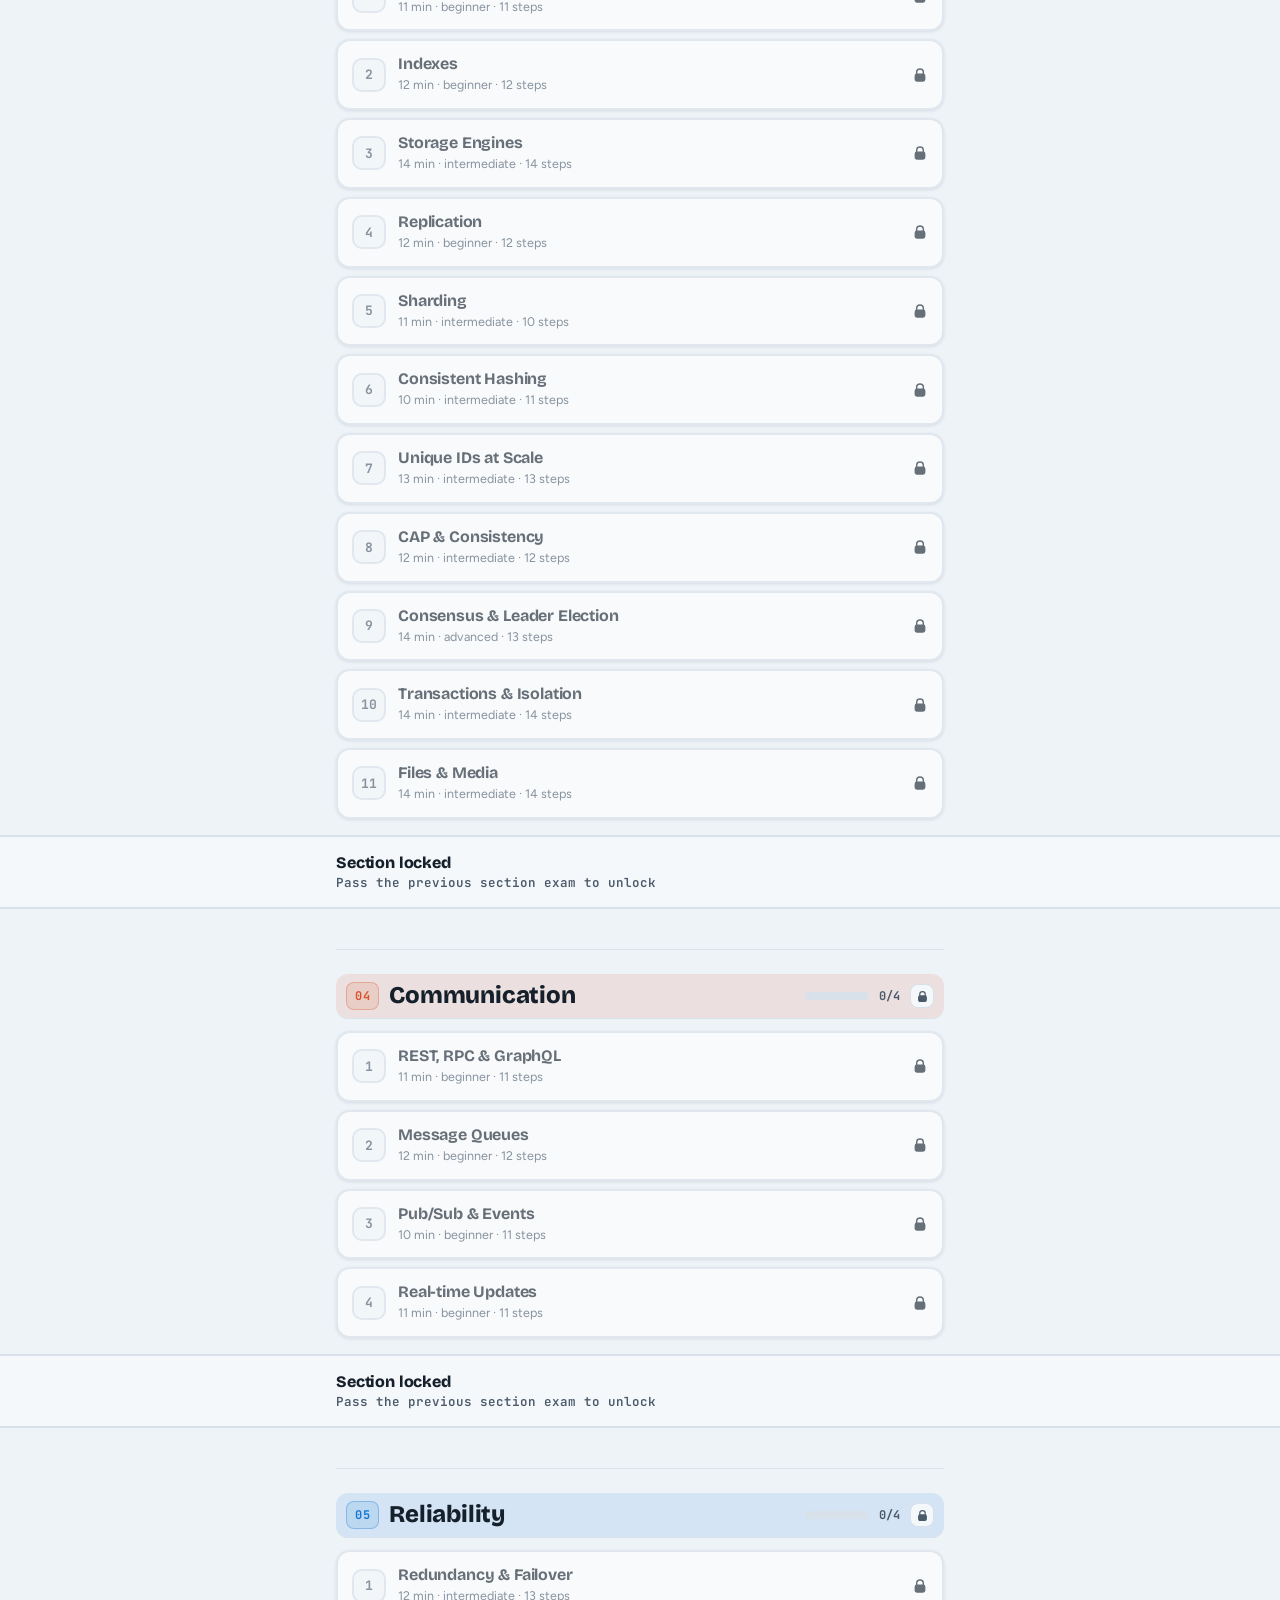
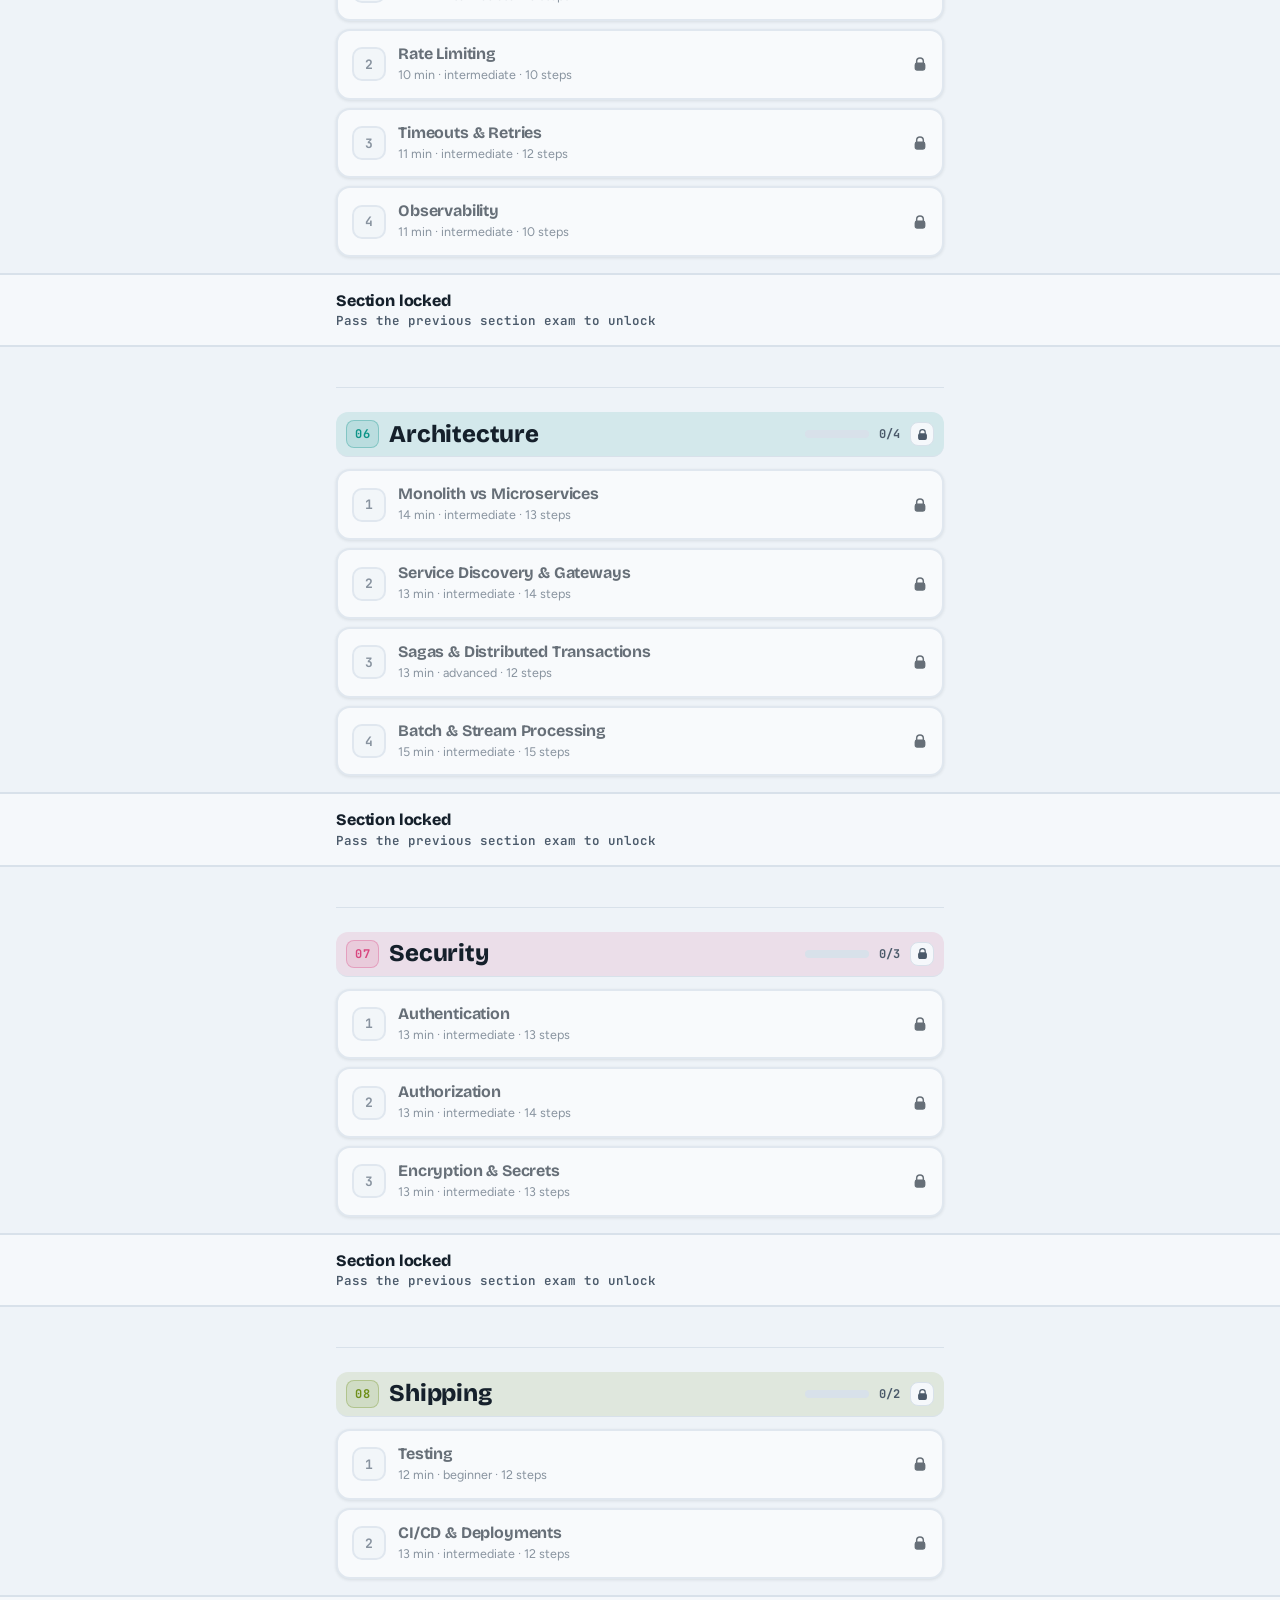
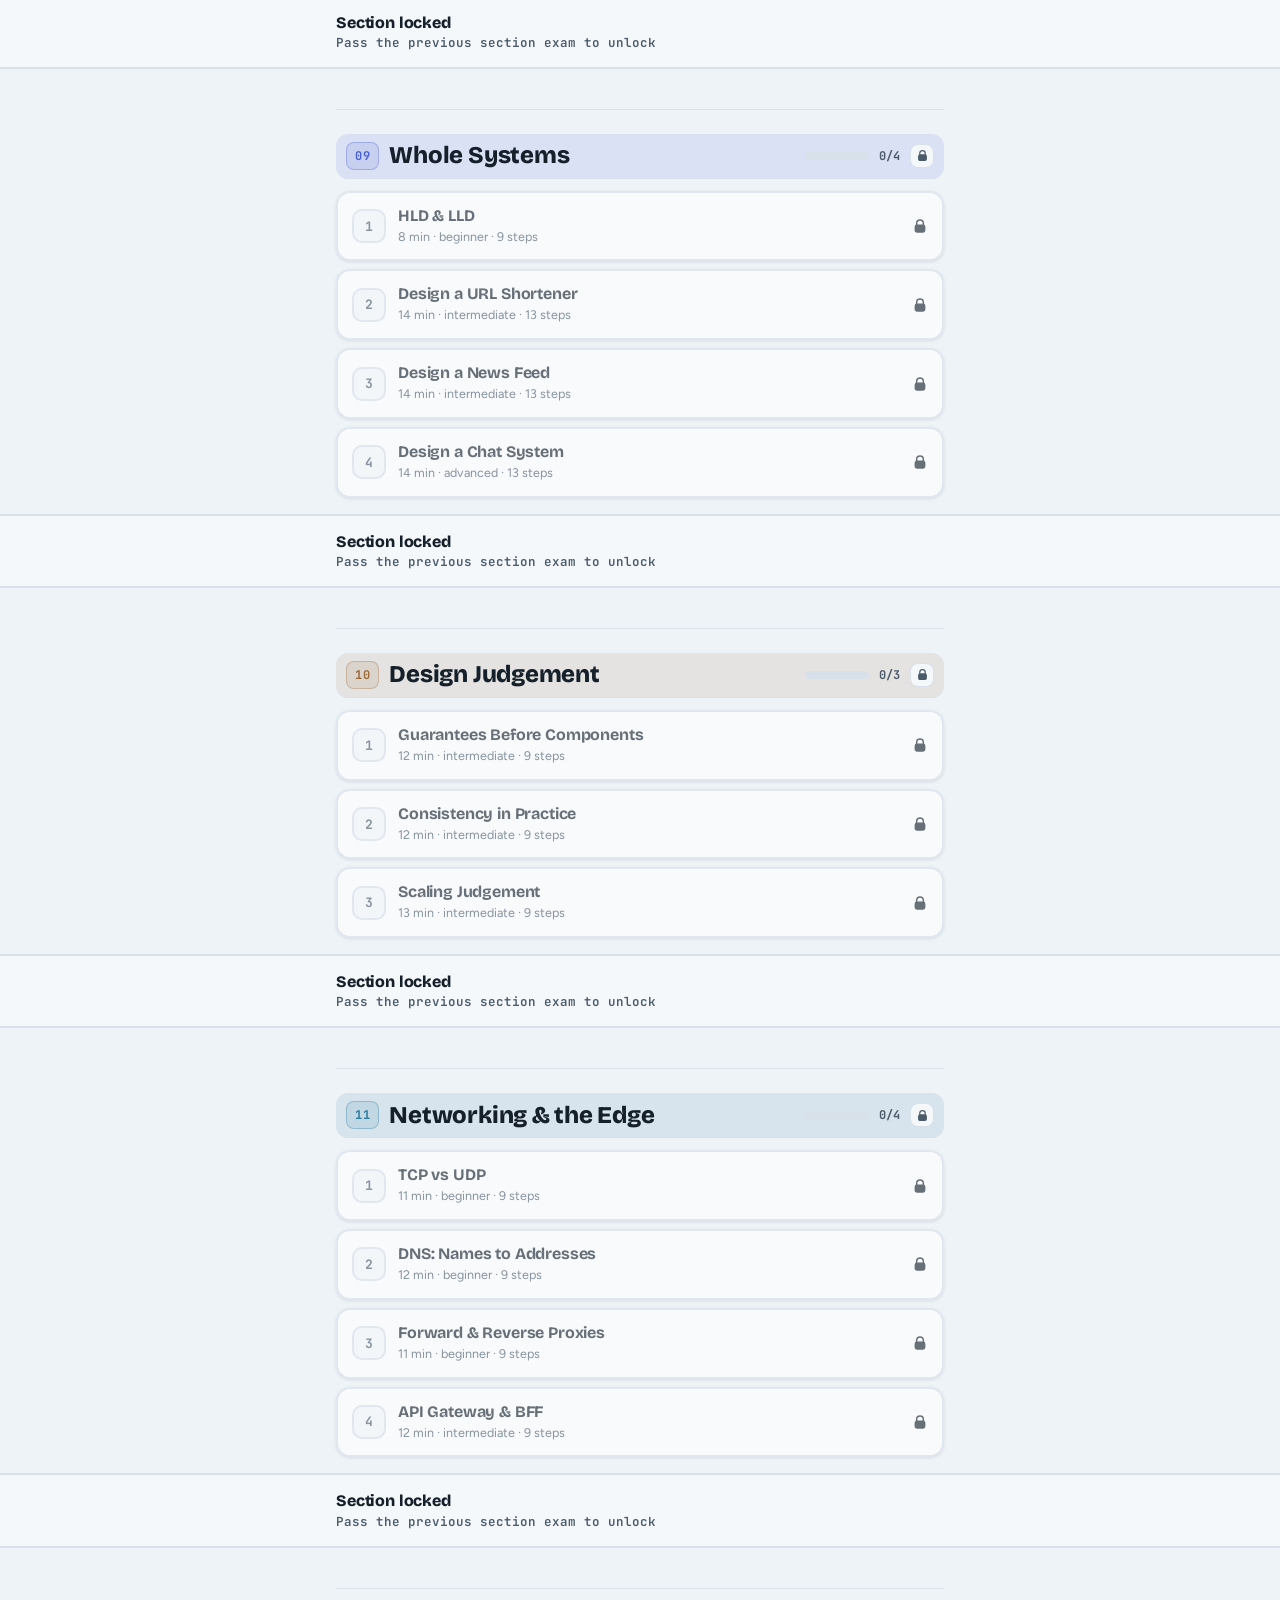
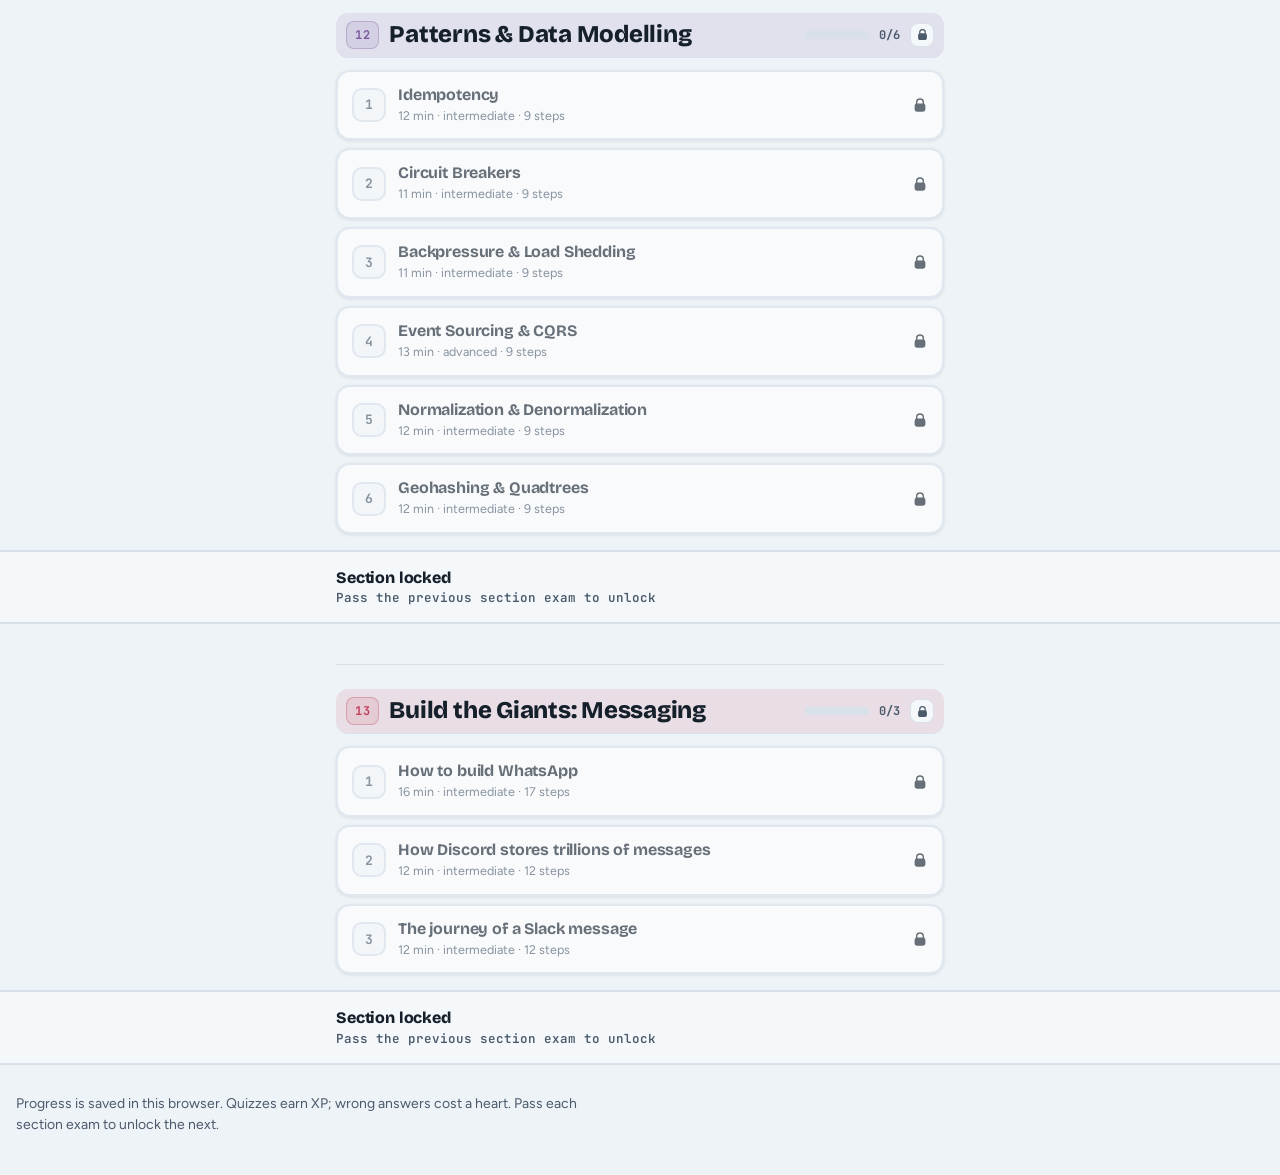
==== commit d6fb2605: "feat(unit13): Add Build the Giants - Messaging (WhatsApp, Discord, Slack) Three grounded walkthrough" ====
--- a/index.html
+++ b/index.html
@@ -4,14 +4,14 @@
 <meta charset="utf-8">
 <meta name="viewport" content="width=device-width,initial-scale=1,viewport-fit=cover">
 <title>Boxes &amp; Arrows — System Design</title>
-<meta name="description" content="A mobile-first system design course: 53 step-by-step lessons with quick-check quizzes, drawn as boxes and arrows. Free, no sign-up, works offline once loaded.">
+<meta name="description" content="A mobile-first system design course: 56 step-by-step lessons with quick-check quizzes, drawn as boxes and arrows. Free, no sign-up, works offline once loaded.">
 <meta name="theme-color" content="#eef3f8" media="(prefers-color-scheme: light)">
 <meta name="theme-color" content="#0d1620" media="(prefers-color-scheme: dark)">
 <link rel="icon" href="favicon.svg" type="image/svg+xml">
 <link rel="preconnect" href="https://fonts.googleapis.com">
 <link rel="preconnect" href="https://fonts.gstatic.com" crossorigin>
 <link rel="stylesheet" href="https://fonts.googleapis.com/css2?family=Bricolage+Grotesque:opsz,wght@12..96,500..800&family=Figtree:wght@400;500;600;700&family=JetBrains+Mono:wght@500;600&display=swap">
-<link rel="stylesheet" href="styles.css?v=14">
+<link rel="stylesheet" href="styles.css?v=15">
 </head>
 <body>
 <svg width="0" height="0" style="position:absolute" aria-hidden="true" focusable="false">
@@ -59,7 +59,8 @@
 <script src="course.js?v=2"></script>
 <script src="course-judgement.js?v=1"></script>
 <script src="course-enhance.js?v=1"></script>
-<script src="course-quizzes.js?v=1"></script>
-<script src="app.js?v=16"></script>
+<script src="course-unit13.js?v=1"></script>
+<script src="course-quizzes.js?v=2"></script>
+<script src="app.js?v=17"></script>
 </body>
 </html>
--- a/styles.css
+++ b/styles.css
@@ -18,7 +18,7 @@
 
   --u1:#b98a2f; --u2:#3a9a3f; --u3:#7c5cdb; --u4:#d9532b; --u5:#1478d4;
   --u6:#0d9488; --u7:#d9467f; --u8:#6f8f1a; --u9:#4a5fd4; --u10:#9a6a3a;
-  --u11:#2b7a9e; --u12:#7a5c9e;
+  --u11:#2b7a9e; --u12:#7a5c9e; --u13:#c2415a;
 
   --radius:16px;
   --tap:48px;
@@ -34,7 +34,7 @@
     --gold:#ffc233; --on-gold:#2e2000;
     --u1:#d9a94a; --u2:#5bc061; --u3:#9a80f5; --u4:#ff8a5c; --u5:#3d9bff;
     --u6:#2cc4b2; --u7:#f06a9f; --u8:#a3c63a; --u9:#7b8cf5; --u10:#d9a06a;
-    --u11:#4fc3f7; --u12:#b39ddb;
+    --u11:#4fc3f7; --u12:#b39ddb; --u13:#ff8098;
     color-scheme:dark;
   }
 }
@@ -47,7 +47,7 @@
   --gold:#ffc233; --on-gold:#2e2000;
   --u1:#d9a94a; --u2:#5bc061; --u3:#9a80f5; --u4:#ff8a5c; --u5:#3d9bff;
   --u6:#2cc4b2; --u7:#f06a9f; --u8:#a3c63a; --u9:#7b8cf5; --u10:#d9a06a;
-  --u11:#4fc3f7; --u12:#b39ddb;
+  --u11:#4fc3f7; --u12:#b39ddb; --u13:#ff8098;
   color-scheme:dark;
 }
 
@@ -216,6 +216,8 @@
 .prose p{margin:0}
 .prose code{font:600 .9em var(--font-mono);background:var(--surface-2);border:1.5px solid var(--line);border-radius:6px;padding:1px 5px;overflow-wrap:anywhere}
 .prose .term{font-weight:700;color:var(--accent);border-bottom:2px solid color-mix(in srgb,var(--accent) 40%,transparent)}
+.prose .src{font-size:14px;color:var(--muted)}
+.prose .src a{color:var(--accent);text-decoration:underline;text-underline-offset:2px;overflow-wrap:anywhere}
 .prose b{font-weight:700}
 
 .callout{display:grid;gap:6px;padding:14px 16px;border-radius:14px;border:2px solid var(--line);background:var(--surface);gap:8px}
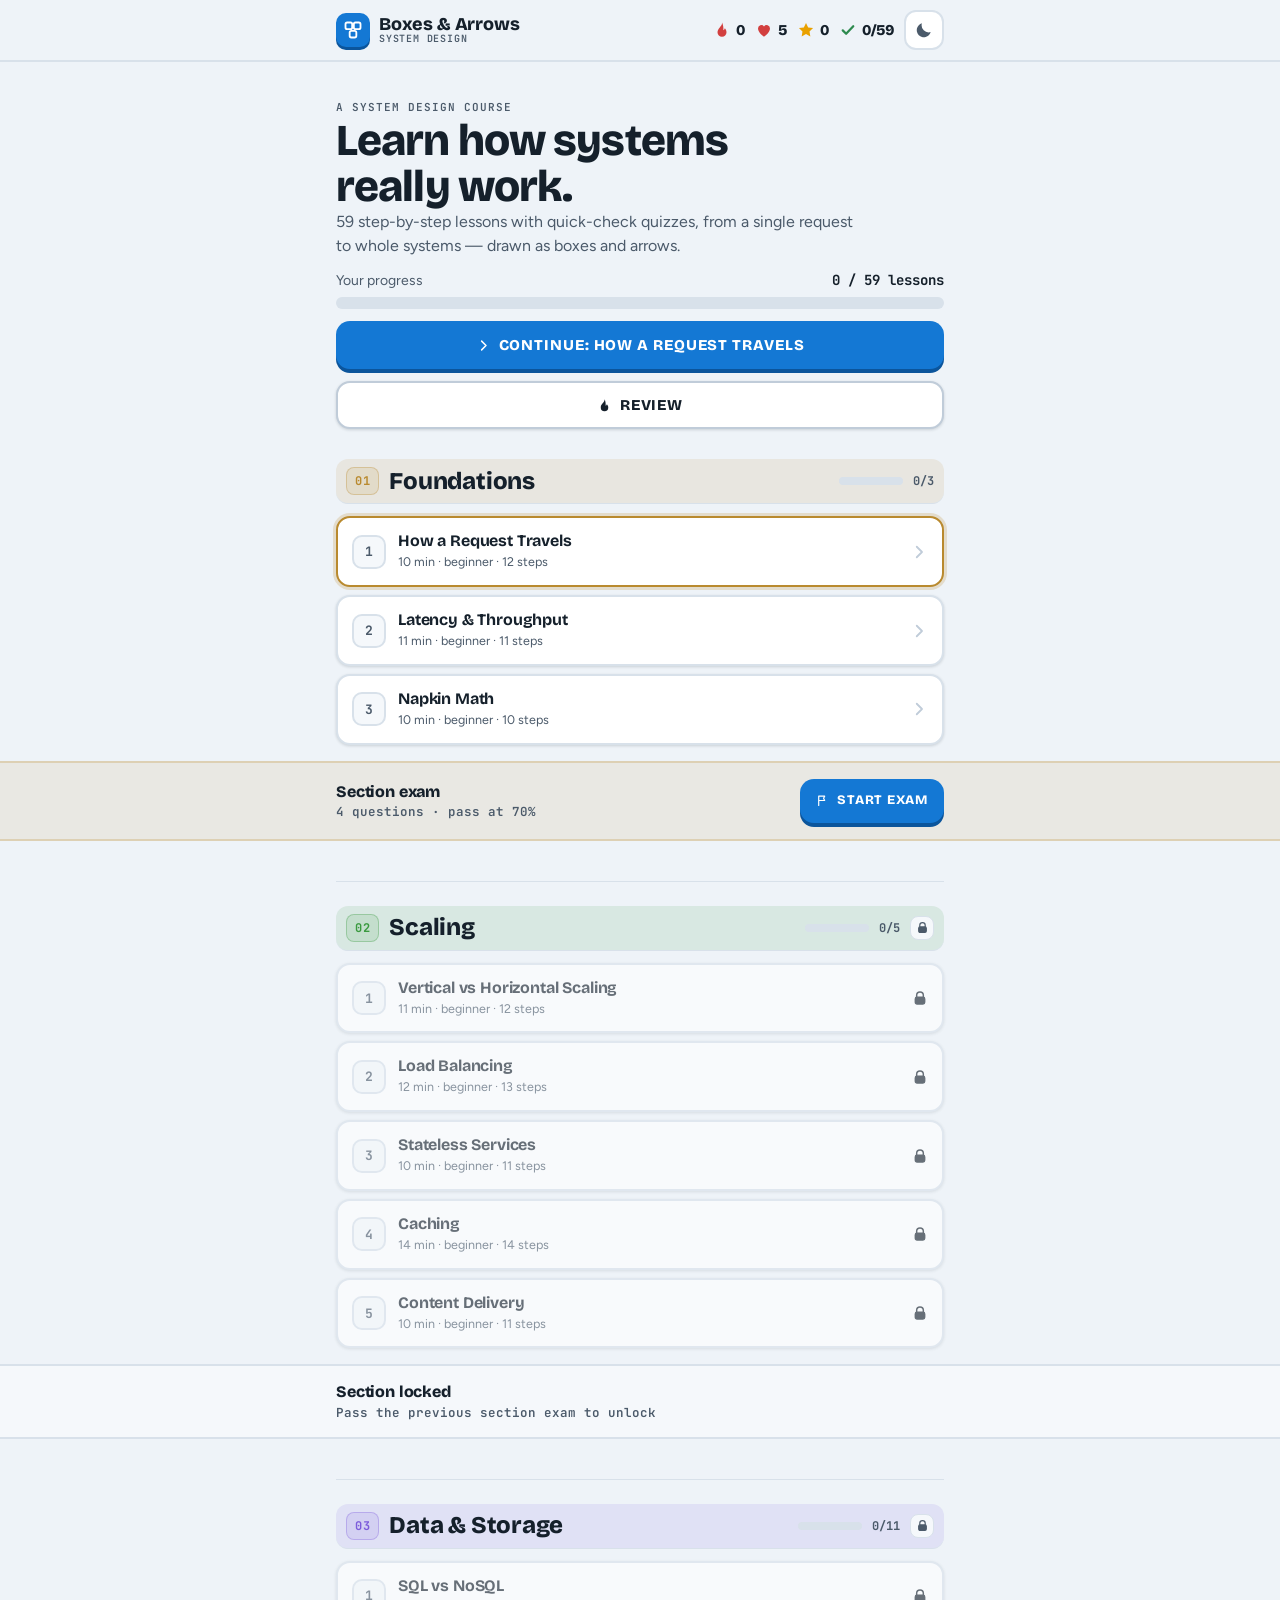
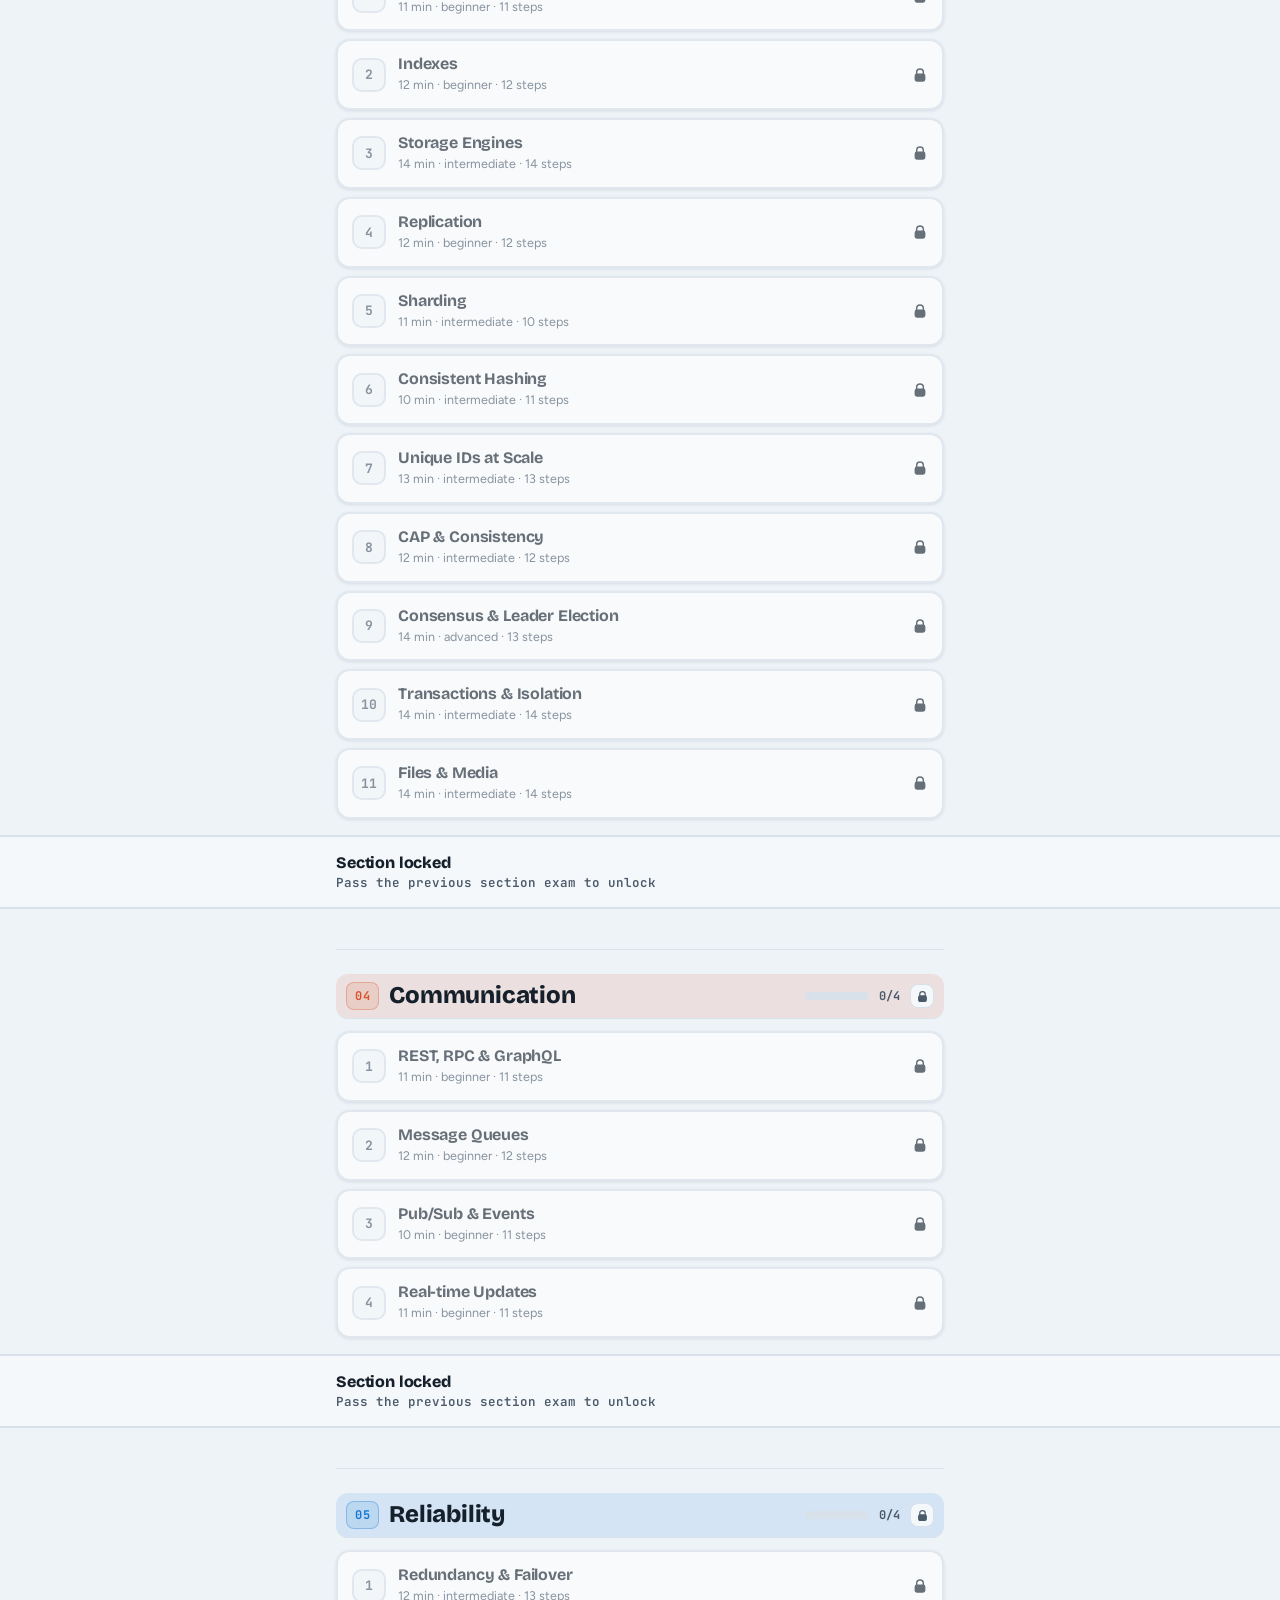
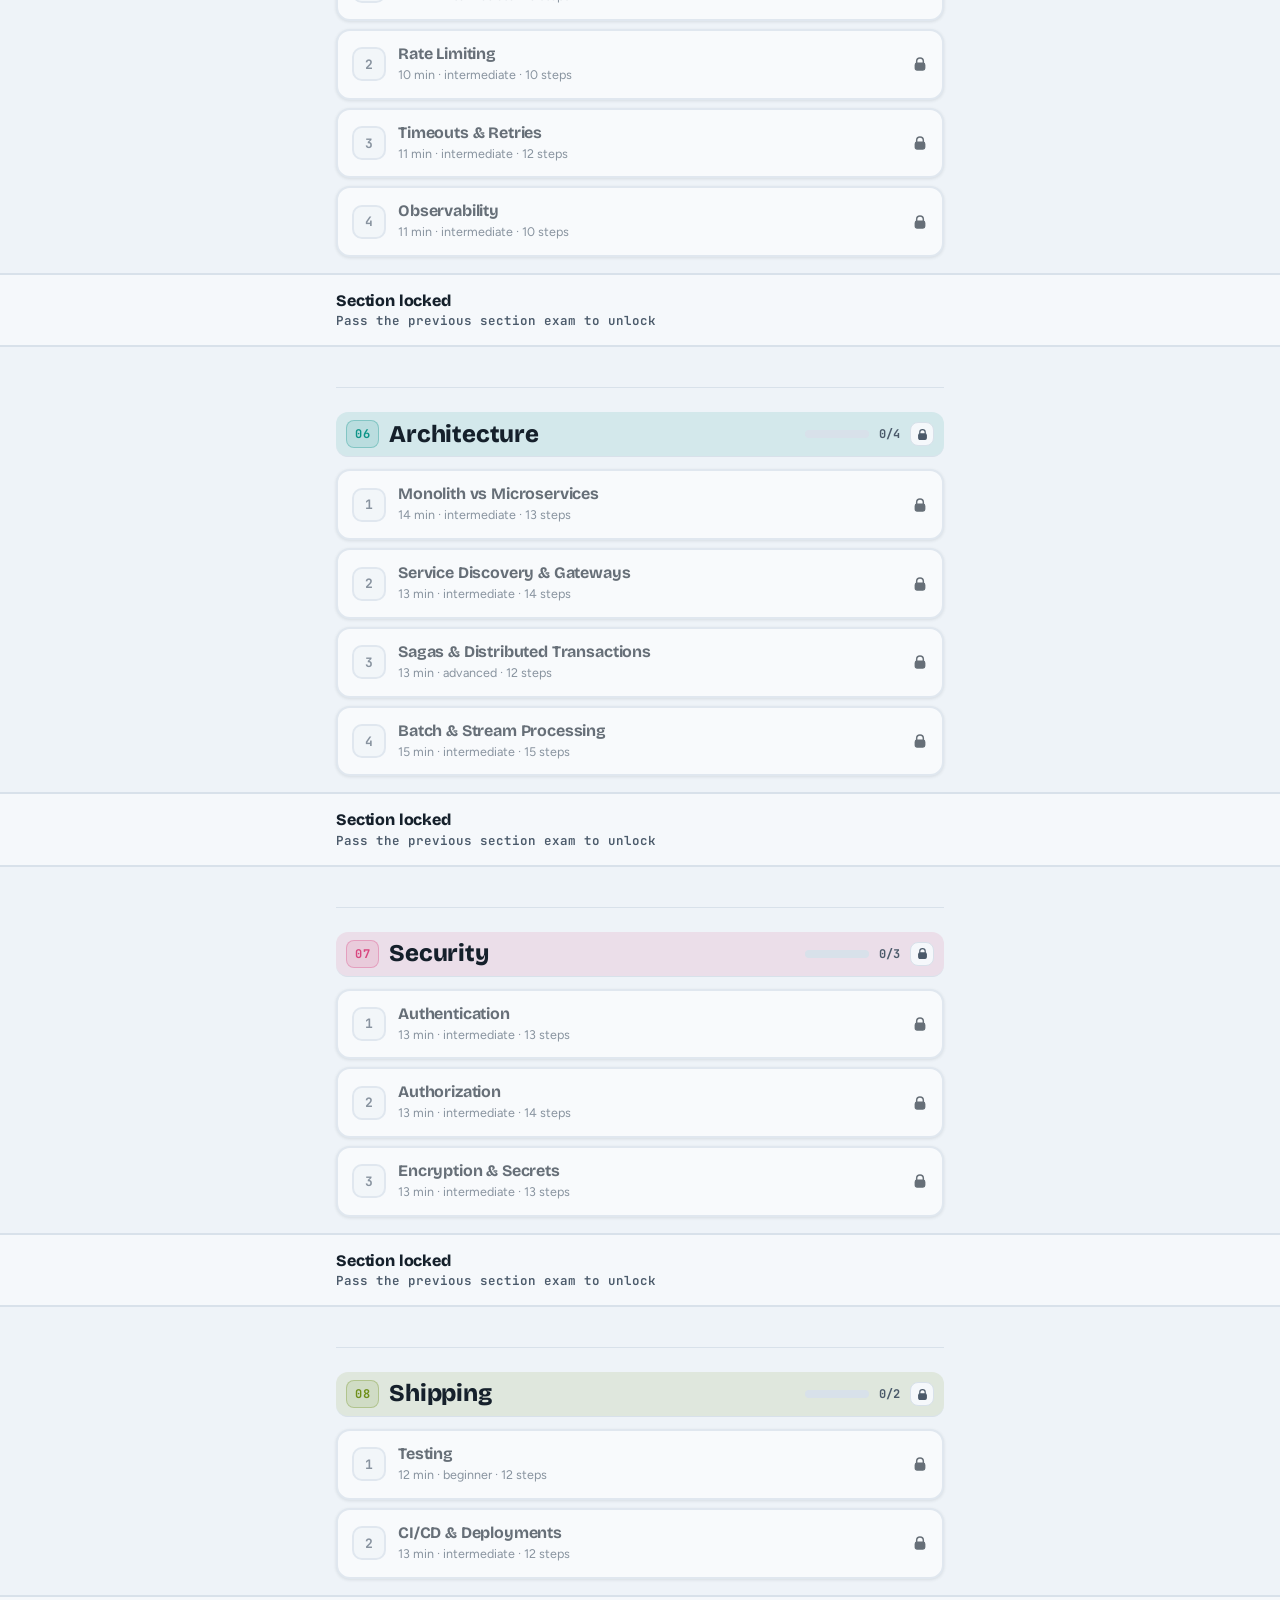
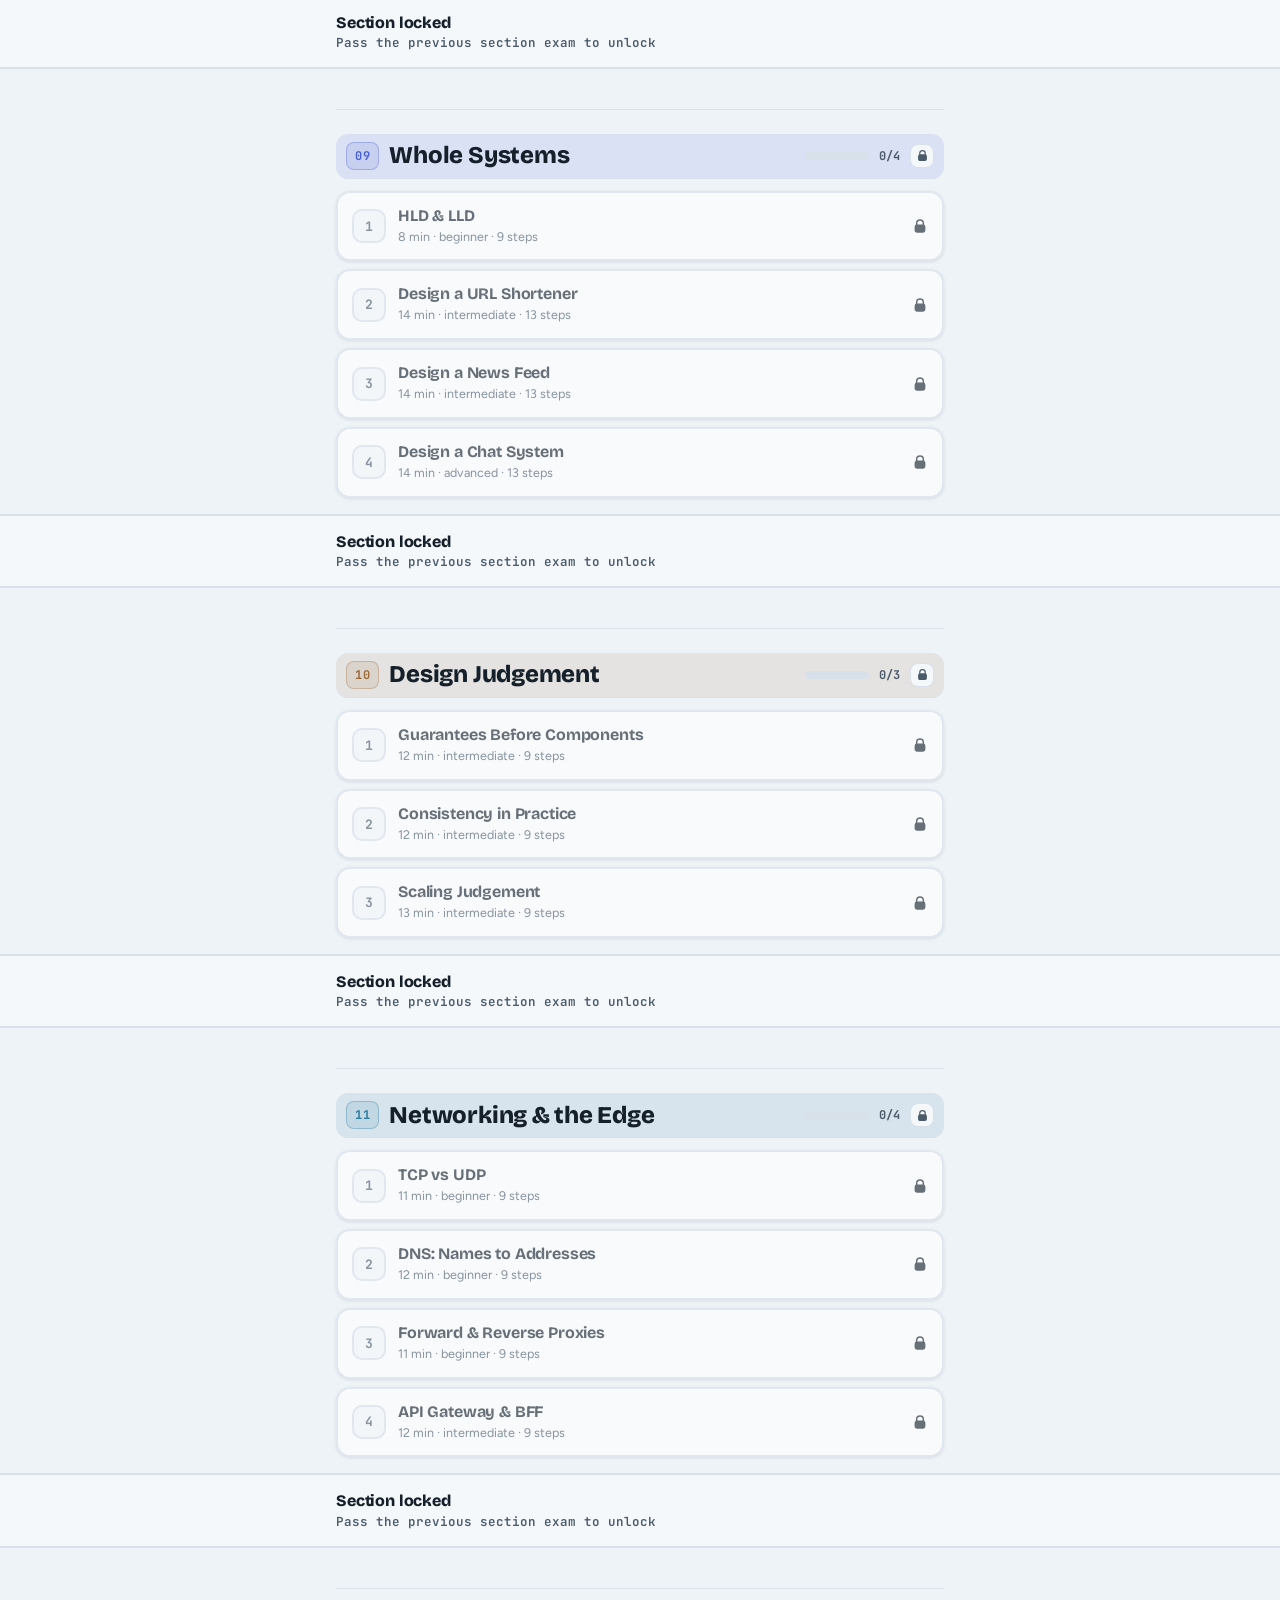
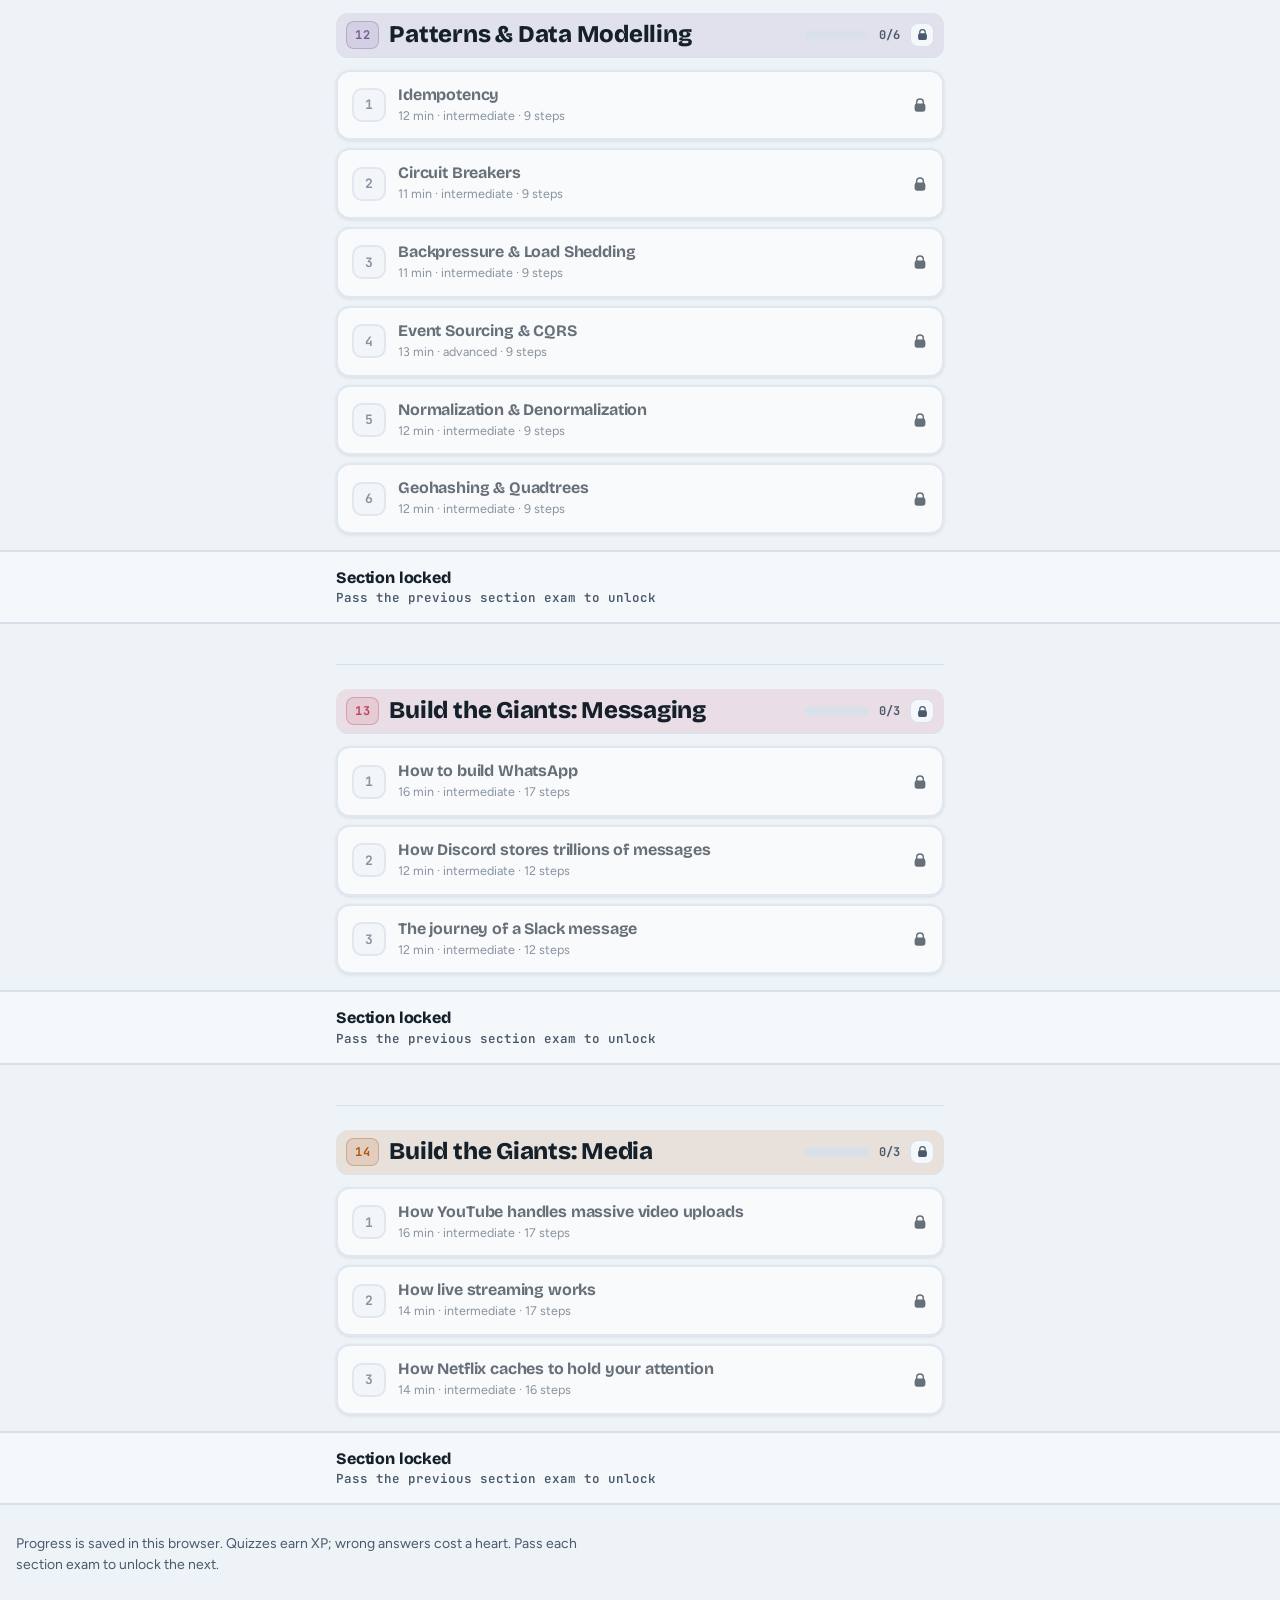
==== commit e11d01e5: "feat(unit14): Add Build the Giants - Media (YouTube, live streaming, Netflix)" ====
--- a/index.html
+++ b/index.html
@@ -4,14 +4,14 @@
 <meta charset="utf-8">
 <meta name="viewport" content="width=device-width,initial-scale=1,viewport-fit=cover">
 <title>Boxes &amp; Arrows — System Design</title>
-<meta name="description" content="A mobile-first system design course: 56 step-by-step lessons with quick-check quizzes, drawn as boxes and arrows. Free, no sign-up, works offline once loaded.">
+<meta name="description" content="A mobile-first system design course: 59 step-by-step lessons with quick-check quizzes, drawn as boxes and arrows. Free, no sign-up, works offline once loaded.">
 <meta name="theme-color" content="#eef3f8" media="(prefers-color-scheme: light)">
 <meta name="theme-color" content="#0d1620" media="(prefers-color-scheme: dark)">
 <link rel="icon" href="favicon.svg" type="image/svg+xml">
 <link rel="preconnect" href="https://fonts.googleapis.com">
 <link rel="preconnect" href="https://fonts.gstatic.com" crossorigin>
 <link rel="stylesheet" href="https://fonts.googleapis.com/css2?family=Bricolage+Grotesque:opsz,wght@12..96,500..800&family=Figtree:wght@400;500;600;700&family=JetBrains+Mono:wght@500;600&display=swap">
-<link rel="stylesheet" href="styles.css?v=15">
+<link rel="stylesheet" href="styles.css?v=16">
 </head>
 <body>
 <svg width="0" height="0" style="position:absolute" aria-hidden="true" focusable="false">
@@ -60,7 +60,8 @@
 <script src="course-judgement.js?v=1"></script>
 <script src="course-enhance.js?v=1"></script>
 <script src="course-unit13.js?v=1"></script>
-<script src="course-quizzes.js?v=2"></script>
-<script src="app.js?v=17"></script>
+<script src="course-unit14.js?v=1"></script>
+<script src="course-quizzes.js?v=3"></script>
+<script src="app.js?v=18"></script>
 </body>
 </html>
--- a/styles.css
+++ b/styles.css
@@ -18,7 +18,7 @@
 
   --u1:#b98a2f; --u2:#3a9a3f; --u3:#7c5cdb; --u4:#d9532b; --u5:#1478d4;
   --u6:#0d9488; --u7:#d9467f; --u8:#6f8f1a; --u9:#4a5fd4; --u10:#9a6a3a;
-  --u11:#2b7a9e; --u12:#7a5c9e; --u13:#c2415a;
+  --u11:#2b7a9e; --u12:#7a5c9e; --u13:#c2415a; --u14:#b45309;
 
   --radius:16px;
   --tap:48px;
@@ -34,7 +34,7 @@
     --gold:#ffc233; --on-gold:#2e2000;
     --u1:#d9a94a; --u2:#5bc061; --u3:#9a80f5; --u4:#ff8a5c; --u5:#3d9bff;
     --u6:#2cc4b2; --u7:#f06a9f; --u8:#a3c63a; --u9:#7b8cf5; --u10:#d9a06a;
-    --u11:#4fc3f7; --u12:#b39ddb; --u13:#ff8098;
+    --u11:#4fc3f7; --u12:#b39ddb; --u13:#ff8098; --u14:#ffb454;
     color-scheme:dark;
   }
 }
@@ -47,7 +47,7 @@
   --gold:#ffc233; --on-gold:#2e2000;
   --u1:#d9a94a; --u2:#5bc061; --u3:#9a80f5; --u4:#ff8a5c; --u5:#3d9bff;
   --u6:#2cc4b2; --u7:#f06a9f; --u8:#a3c63a; --u9:#7b8cf5; --u10:#d9a06a;
-  --u11:#4fc3f7; --u12:#b39ddb; --u13:#ff8098;
+  --u11:#4fc3f7; --u12:#b39ddb; --u13:#ff8098; --u14:#ffb454;
   color-scheme:dark;
 }
 
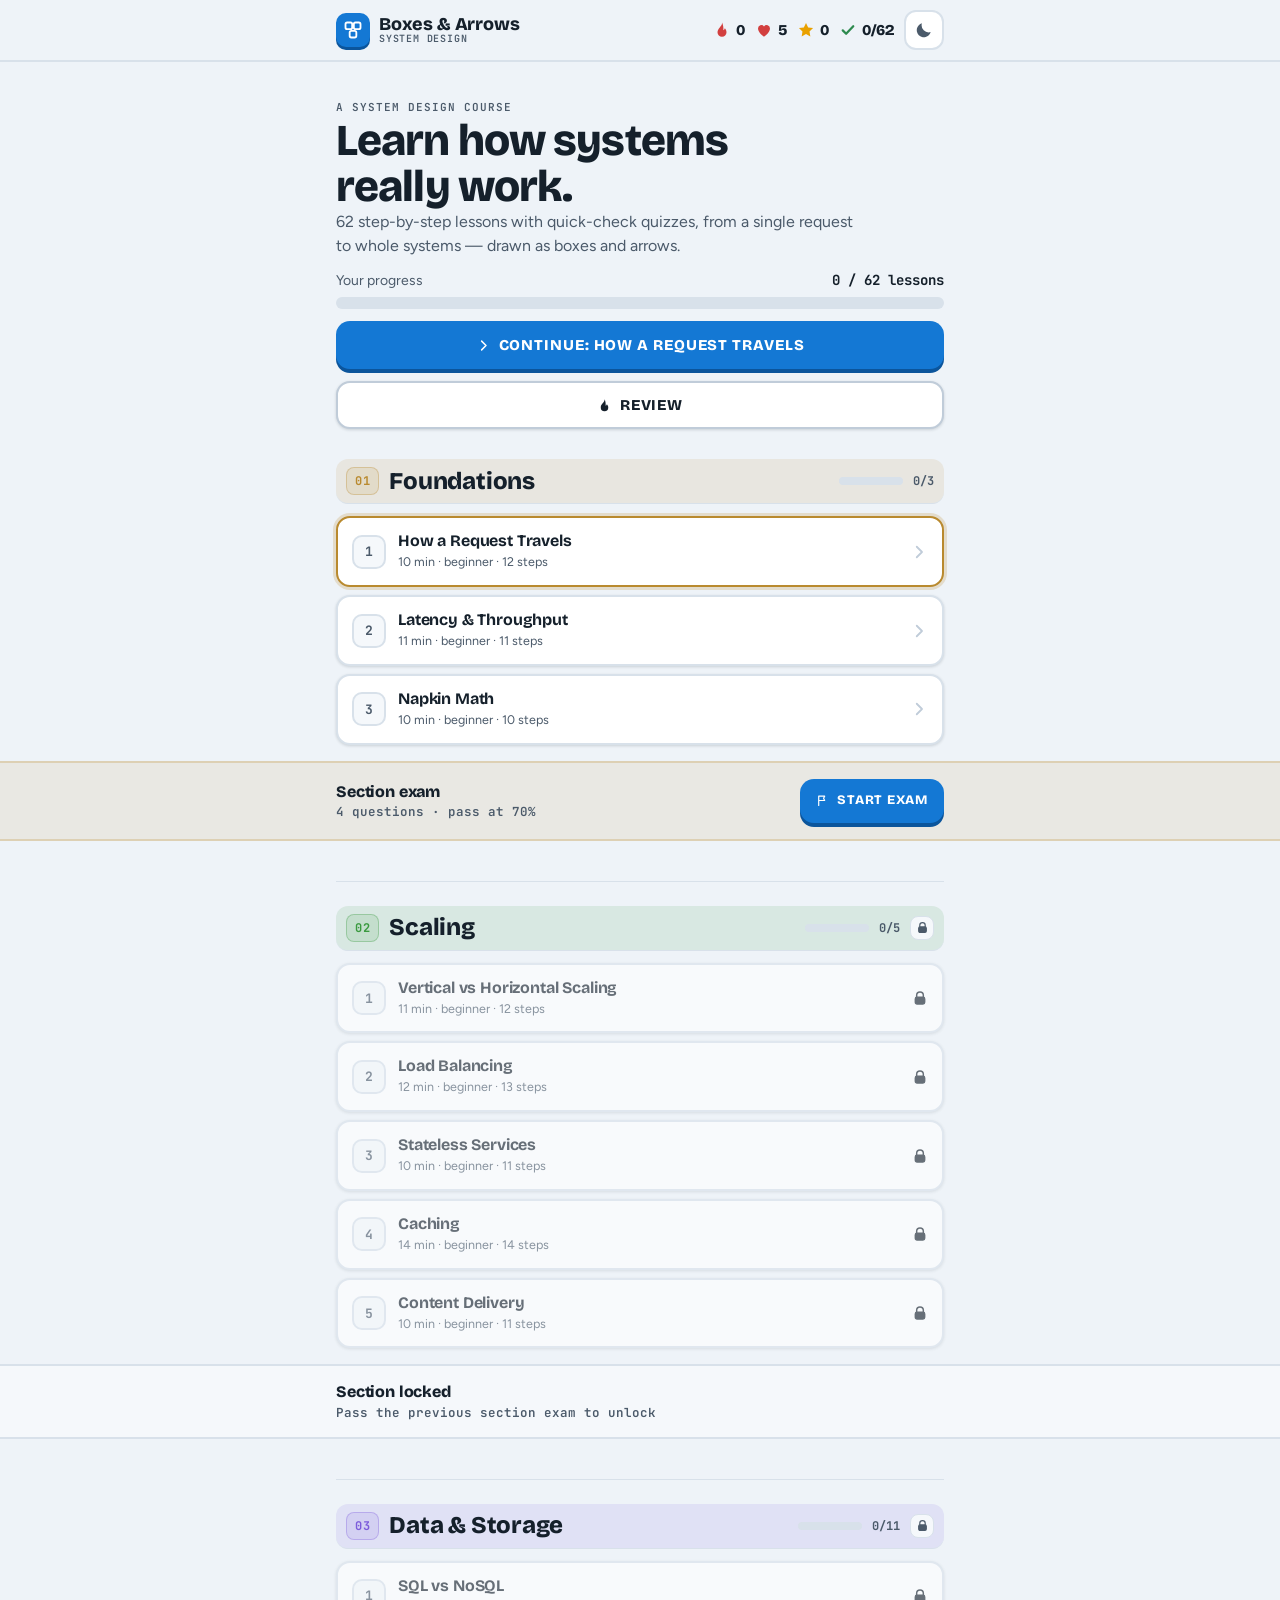
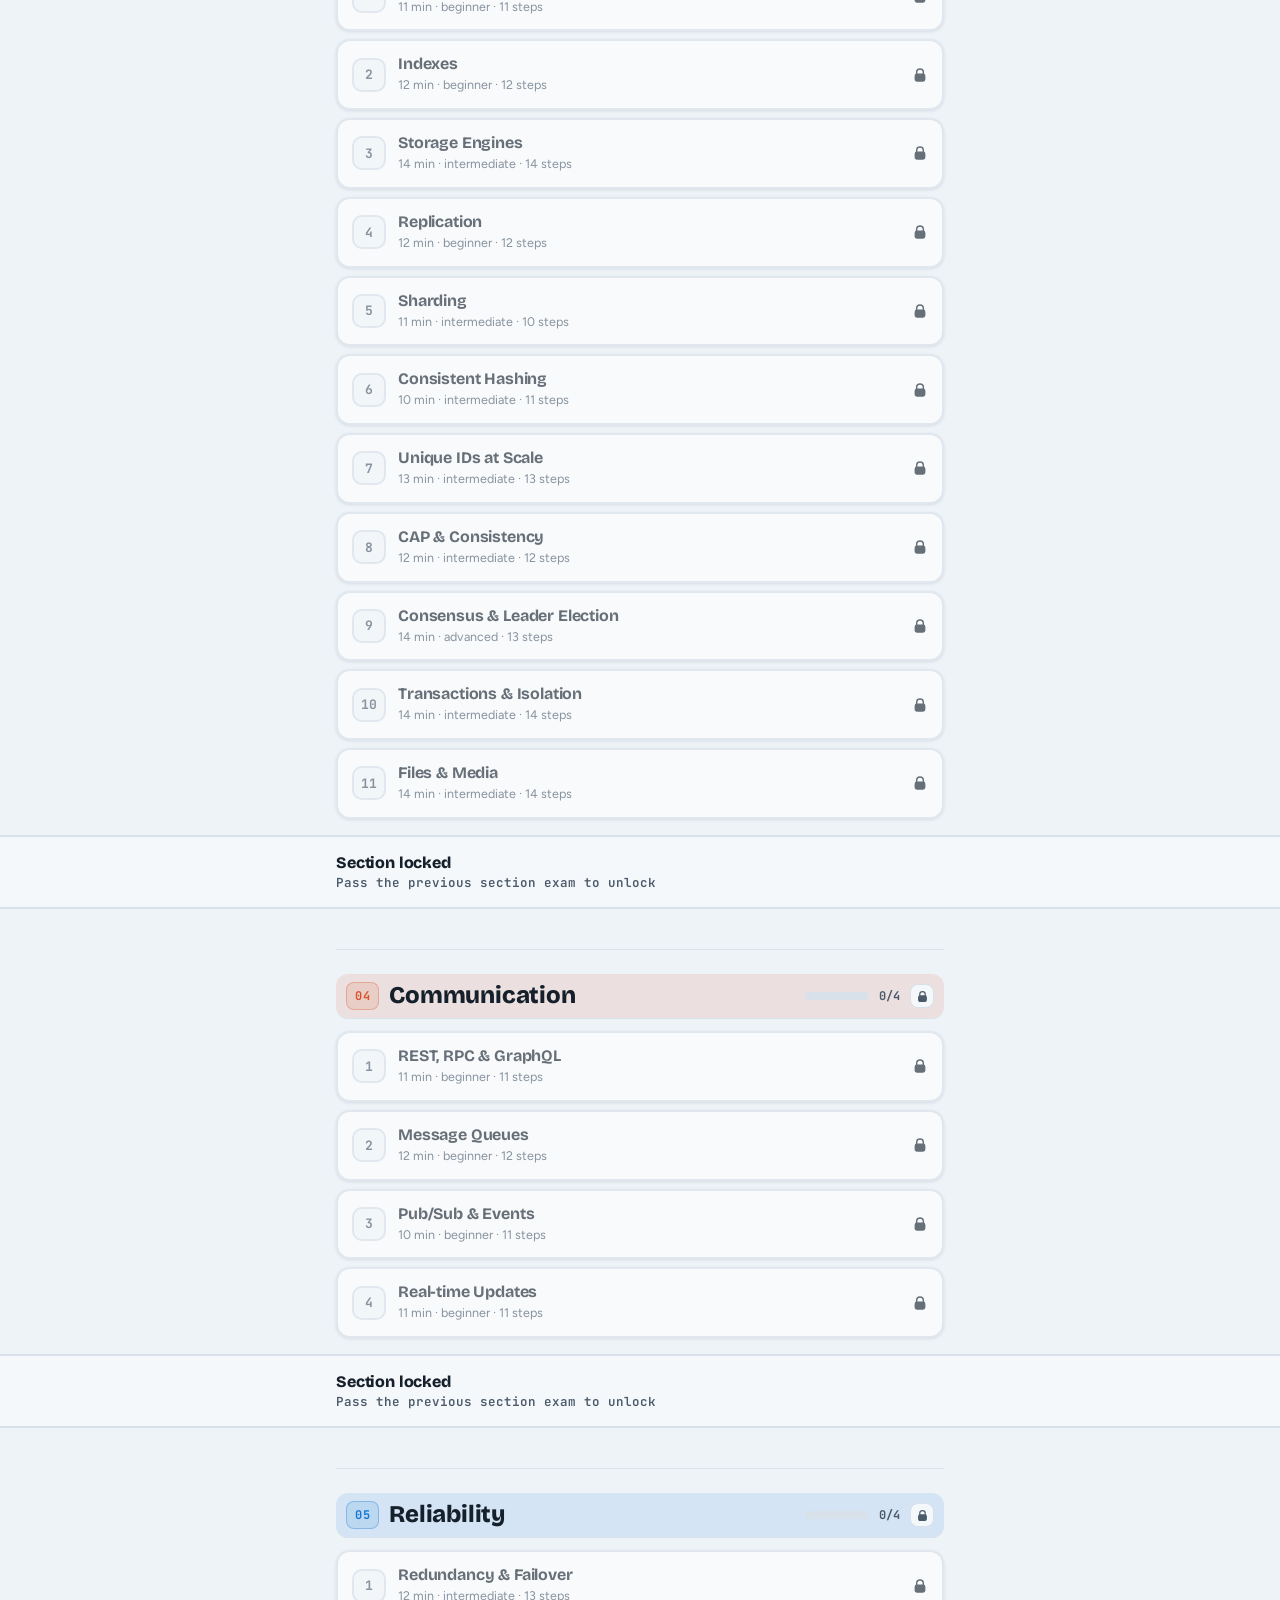
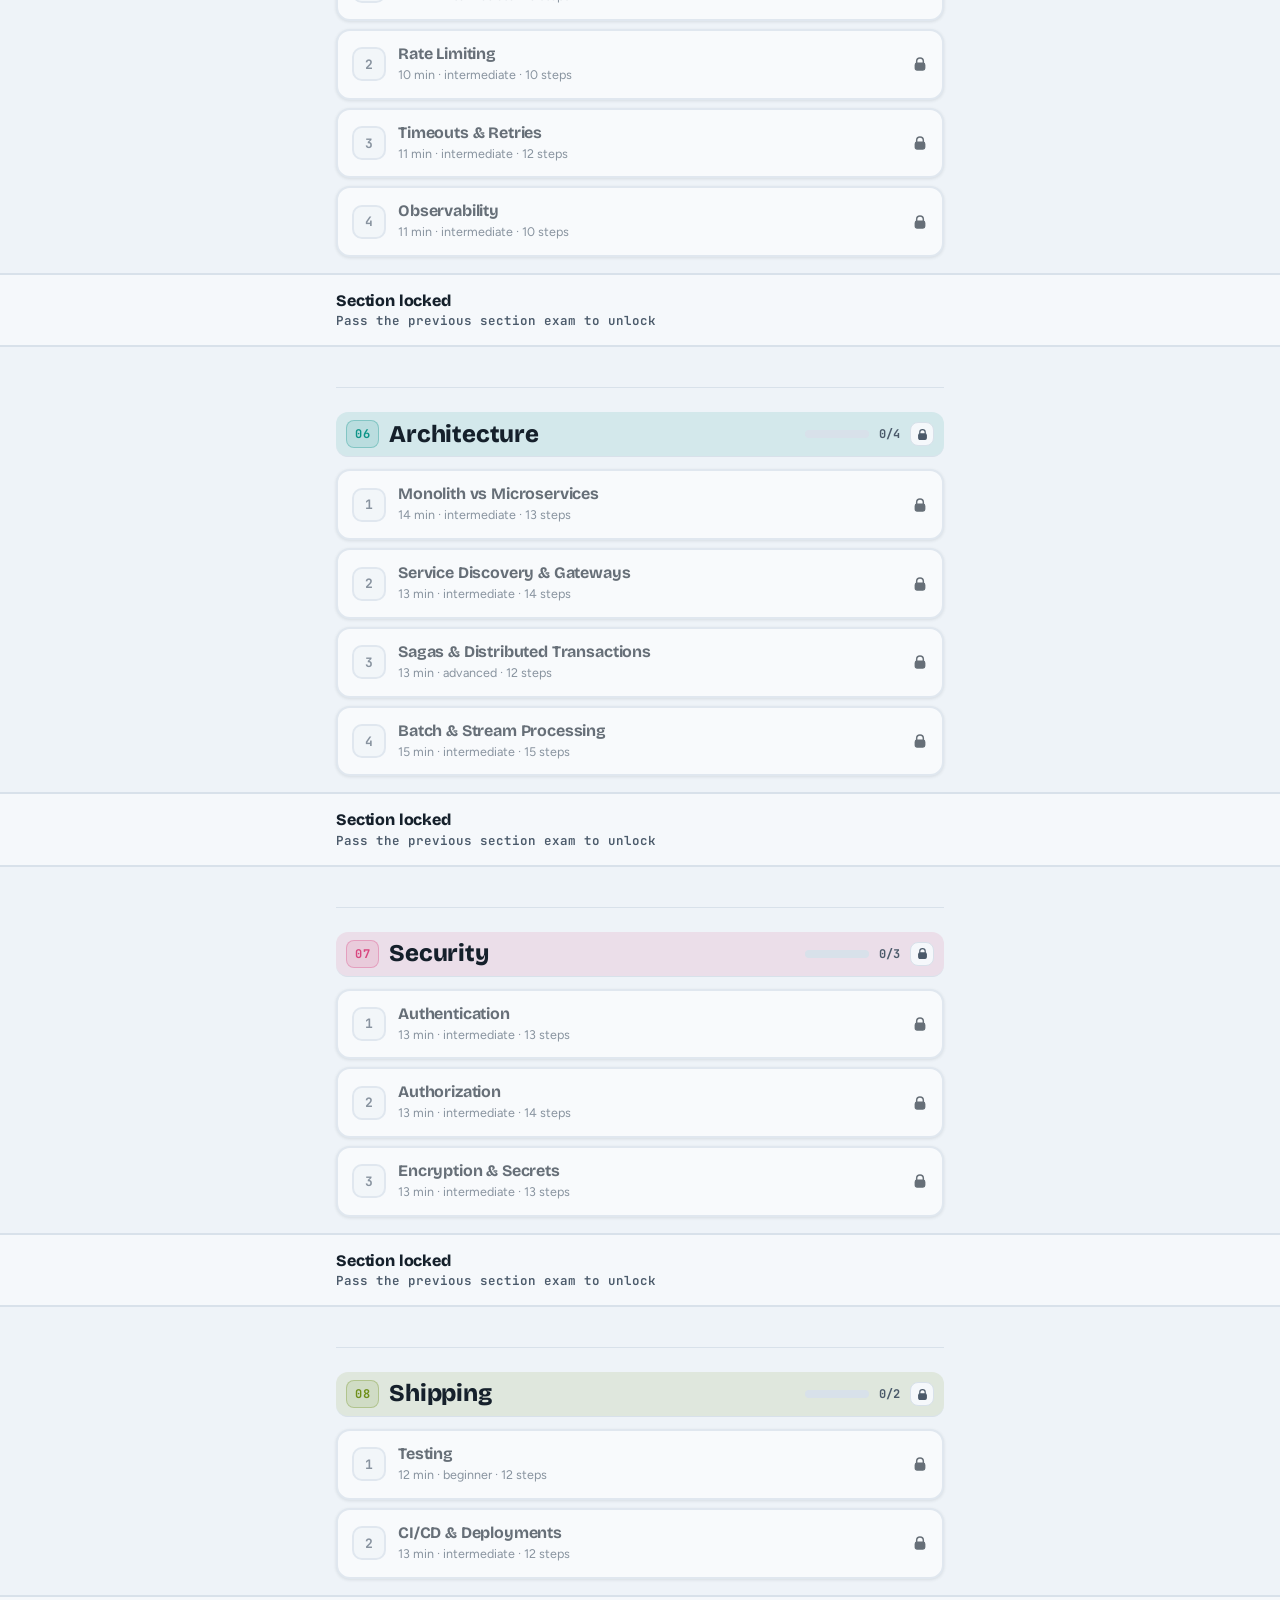
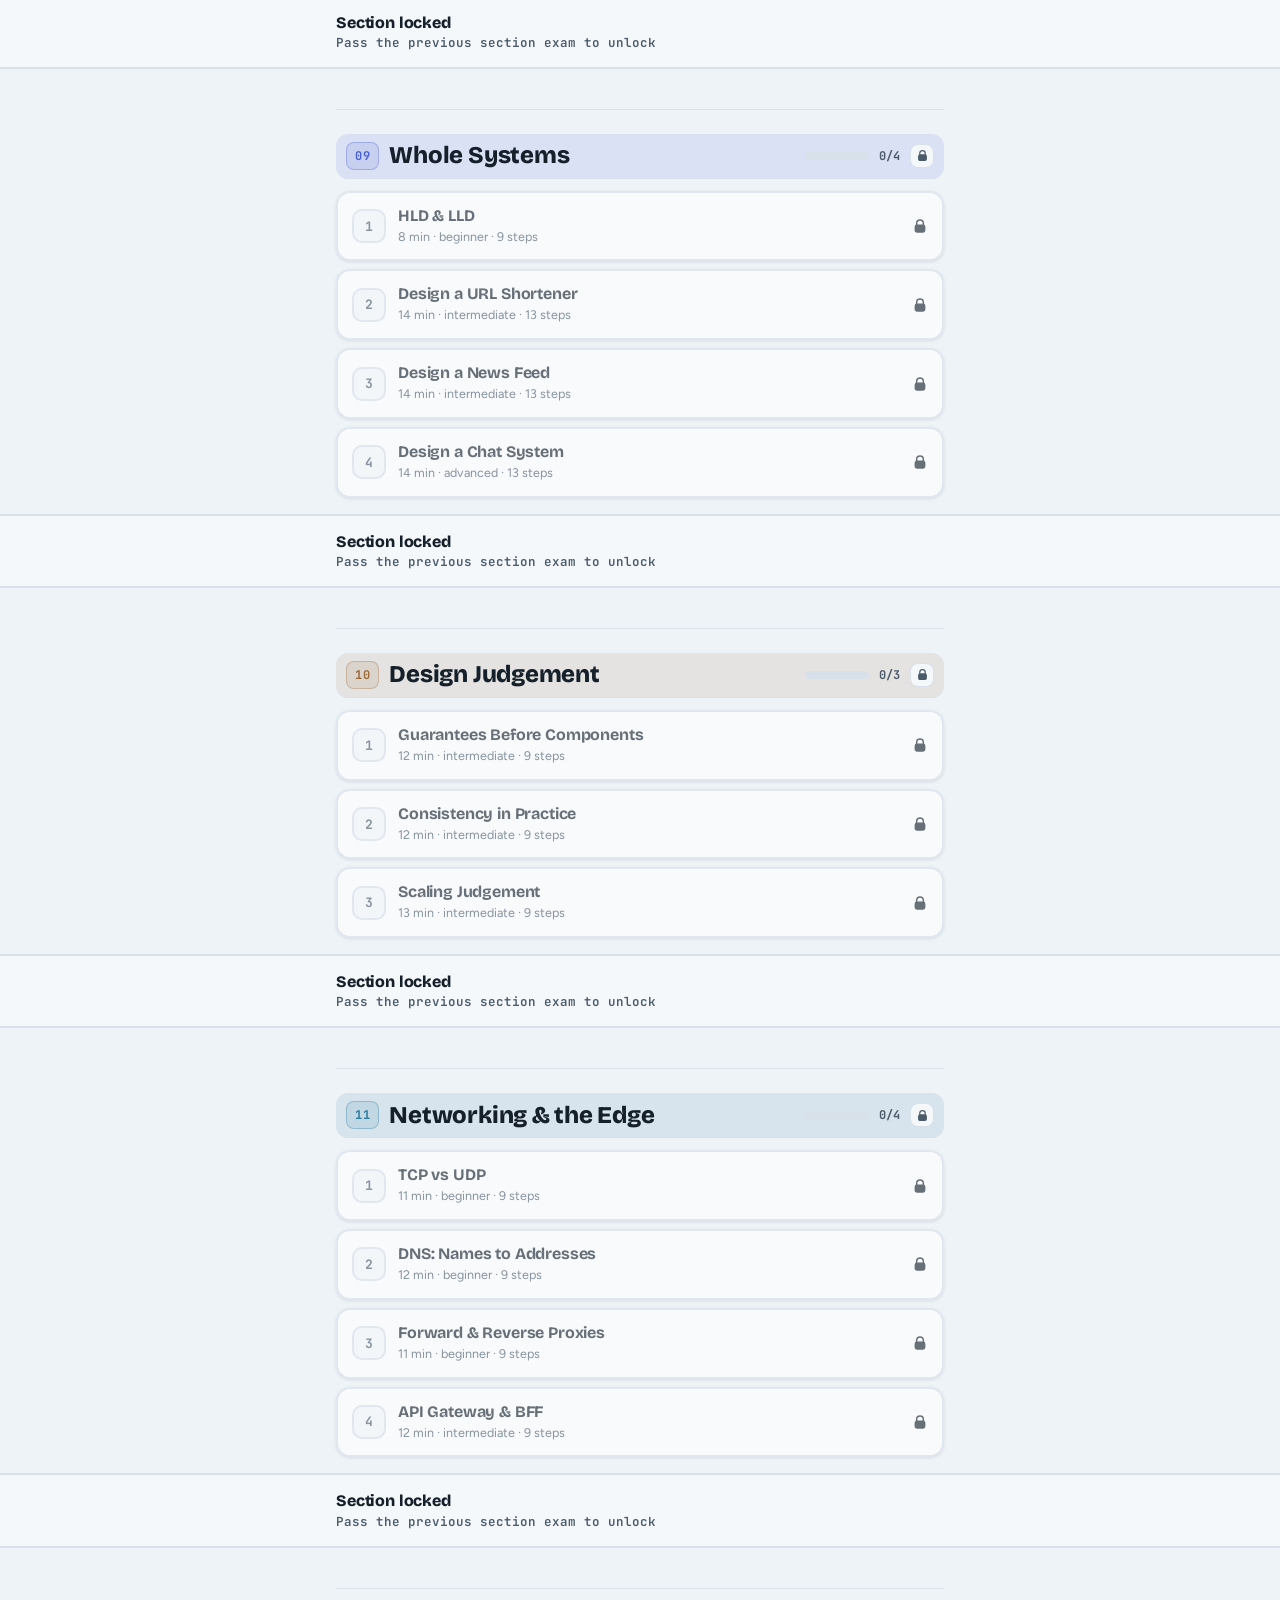
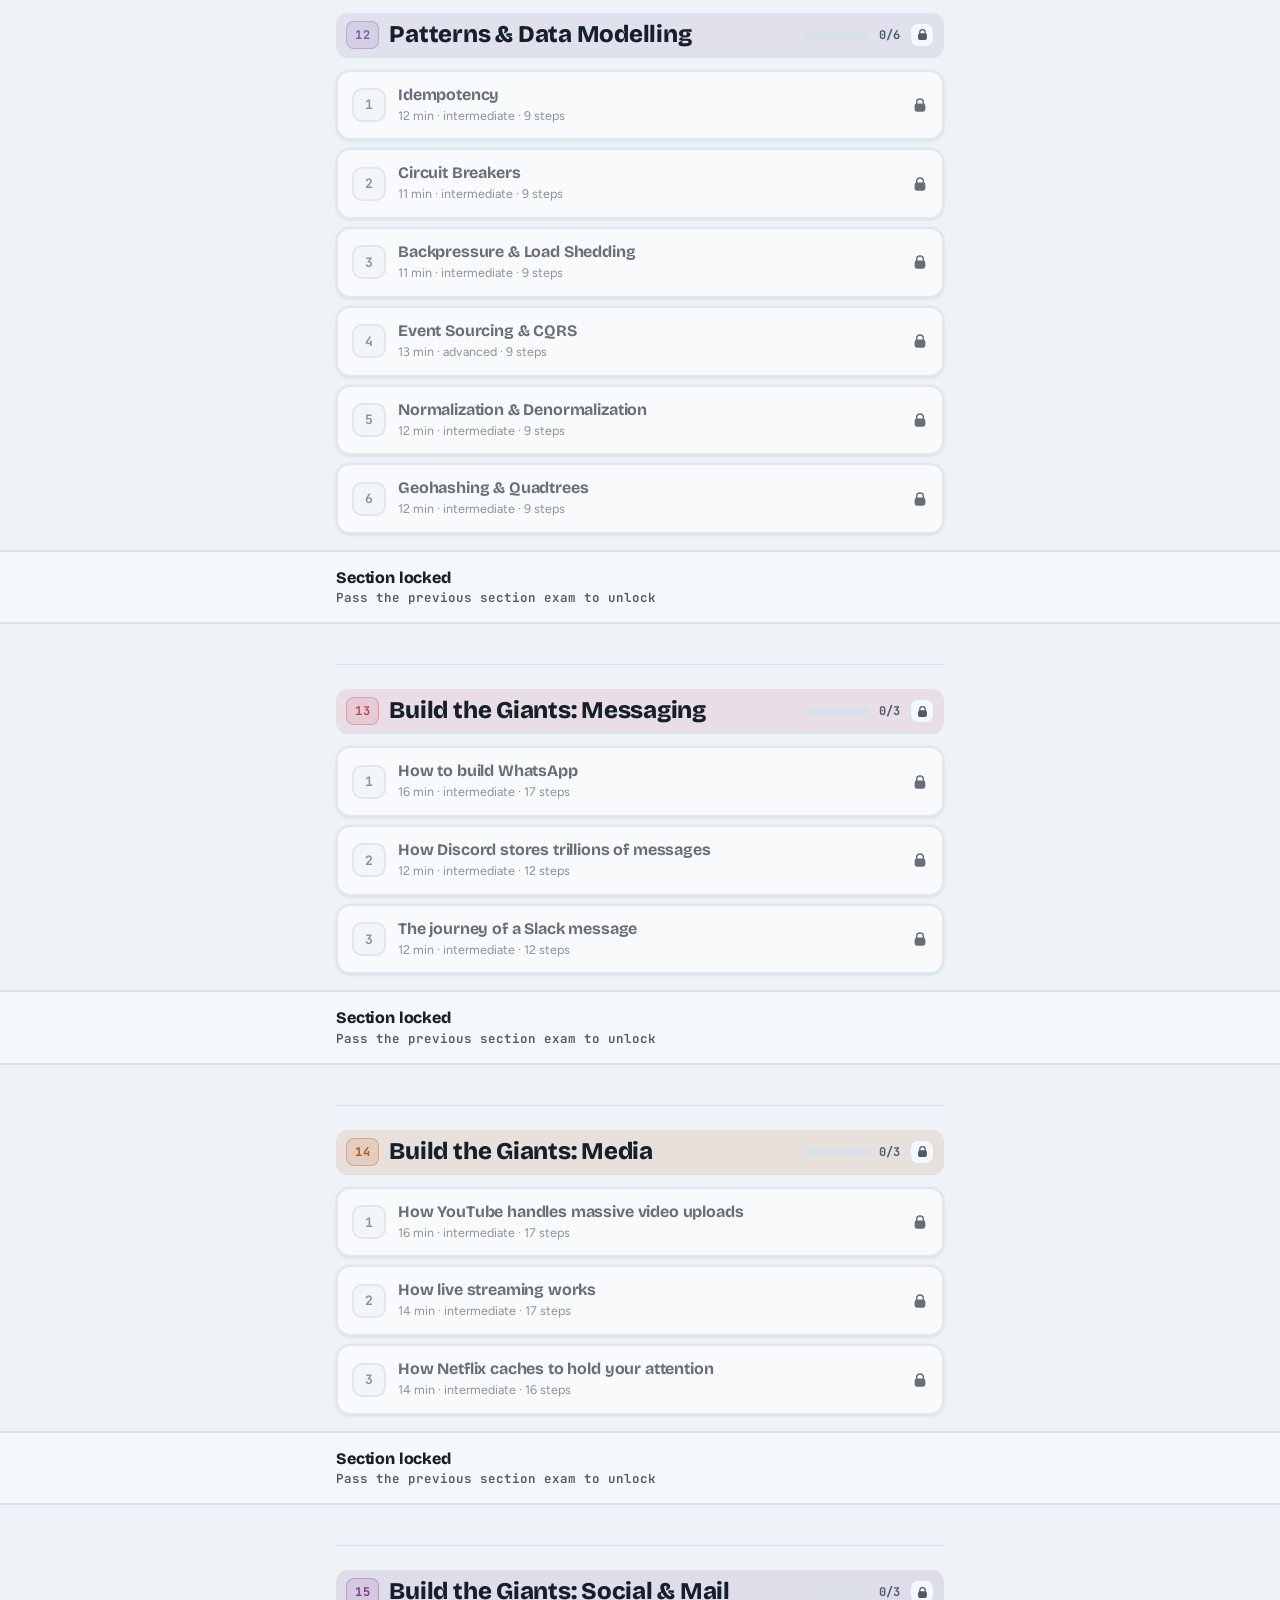
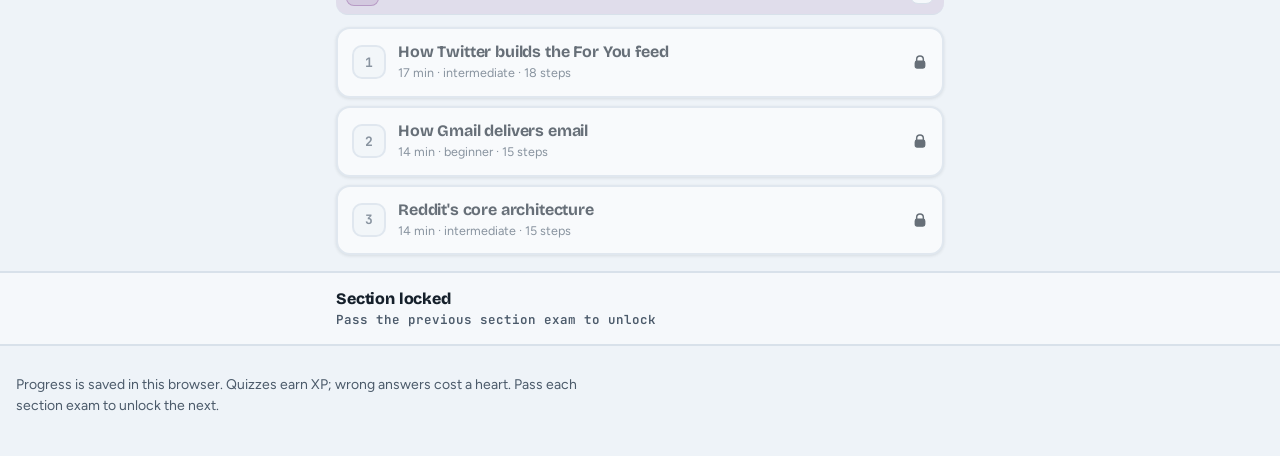
==== commit 100593b0: "feat(unit15): Add Build the Giants - Social & Mail (Twitter, Gmail, Reddit)" ====
--- a/index.html
+++ b/index.html
@@ -4,14 +4,14 @@
 <meta charset="utf-8">
 <meta name="viewport" content="width=device-width,initial-scale=1,viewport-fit=cover">
 <title>Boxes &amp; Arrows — System Design</title>
-<meta name="description" content="A mobile-first system design course: 59 step-by-step lessons with quick-check quizzes, drawn as boxes and arrows. Free, no sign-up, works offline once loaded.">
+<meta name="description" content="A mobile-first system design course: 62 step-by-step lessons with quick-check quizzes, drawn as boxes and arrows. Free, no sign-up, works offline once loaded.">
 <meta name="theme-color" content="#eef3f8" media="(prefers-color-scheme: light)">
 <meta name="theme-color" content="#0d1620" media="(prefers-color-scheme: dark)">
 <link rel="icon" href="favicon.svg" type="image/svg+xml">
 <link rel="preconnect" href="https://fonts.googleapis.com">
 <link rel="preconnect" href="https://fonts.gstatic.com" crossorigin>
 <link rel="stylesheet" href="https://fonts.googleapis.com/css2?family=Bricolage+Grotesque:opsz,wght@12..96,500..800&family=Figtree:wght@400;500;600;700&family=JetBrains+Mono:wght@500;600&display=swap">
-<link rel="stylesheet" href="styles.css?v=16">
+<link rel="stylesheet" href="styles.css?v=17">
 </head>
 <body>
 <svg width="0" height="0" style="position:absolute" aria-hidden="true" focusable="false">
@@ -61,7 +61,8 @@
 <script src="course-enhance.js?v=1"></script>
 <script src="course-unit13.js?v=1"></script>
 <script src="course-unit14.js?v=1"></script>
-<script src="course-quizzes.js?v=3"></script>
+<script src="course-unit15.js?v=1"></script>
+<script src="course-quizzes.js?v=4"></script>
 <script src="app.js?v=18"></script>
 </body>
 </html>
--- a/styles.css
+++ b/styles.css
@@ -18,7 +18,7 @@
 
   --u1:#b98a2f; --u2:#3a9a3f; --u3:#7c5cdb; --u4:#d9532b; --u5:#1478d4;
   --u6:#0d9488; --u7:#d9467f; --u8:#6f8f1a; --u9:#4a5fd4; --u10:#9a6a3a;
-  --u11:#2b7a9e; --u12:#7a5c9e; --u13:#c2415a; --u14:#b45309;
+  --u11:#2b7a9e; --u12:#7a5c9e; --u13:#c2415a; --u14:#b45309; --u15:#7c3a8d;
 
   --radius:16px;
   --tap:48px;
@@ -34,7 +34,7 @@
     --gold:#ffc233; --on-gold:#2e2000;
     --u1:#d9a94a; --u2:#5bc061; --u3:#9a80f5; --u4:#ff8a5c; --u5:#3d9bff;
     --u6:#2cc4b2; --u7:#f06a9f; --u8:#a3c63a; --u9:#7b8cf5; --u10:#d9a06a;
-    --u11:#4fc3f7; --u12:#b39ddb; --u13:#ff8098; --u14:#ffb454;
+    --u11:#4fc3f7; --u12:#b39ddb; --u13:#ff8098; --u14:#ffb454; --u15:#d19bf0;
     color-scheme:dark;
   }
 }
@@ -47,7 +47,7 @@
   --gold:#ffc233; --on-gold:#2e2000;
   --u1:#d9a94a; --u2:#5bc061; --u3:#9a80f5; --u4:#ff8a5c; --u5:#3d9bff;
   --u6:#2cc4b2; --u7:#f06a9f; --u8:#a3c63a; --u9:#7b8cf5; --u10:#d9a06a;
-  --u11:#4fc3f7; --u12:#b39ddb; --u13:#ff8098; --u14:#ffb454;
+  --u11:#4fc3f7; --u12:#b39ddb; --u13:#ff8098; --u14:#ffb454; --u15:#d19bf0;
   color-scheme:dark;
 }
 
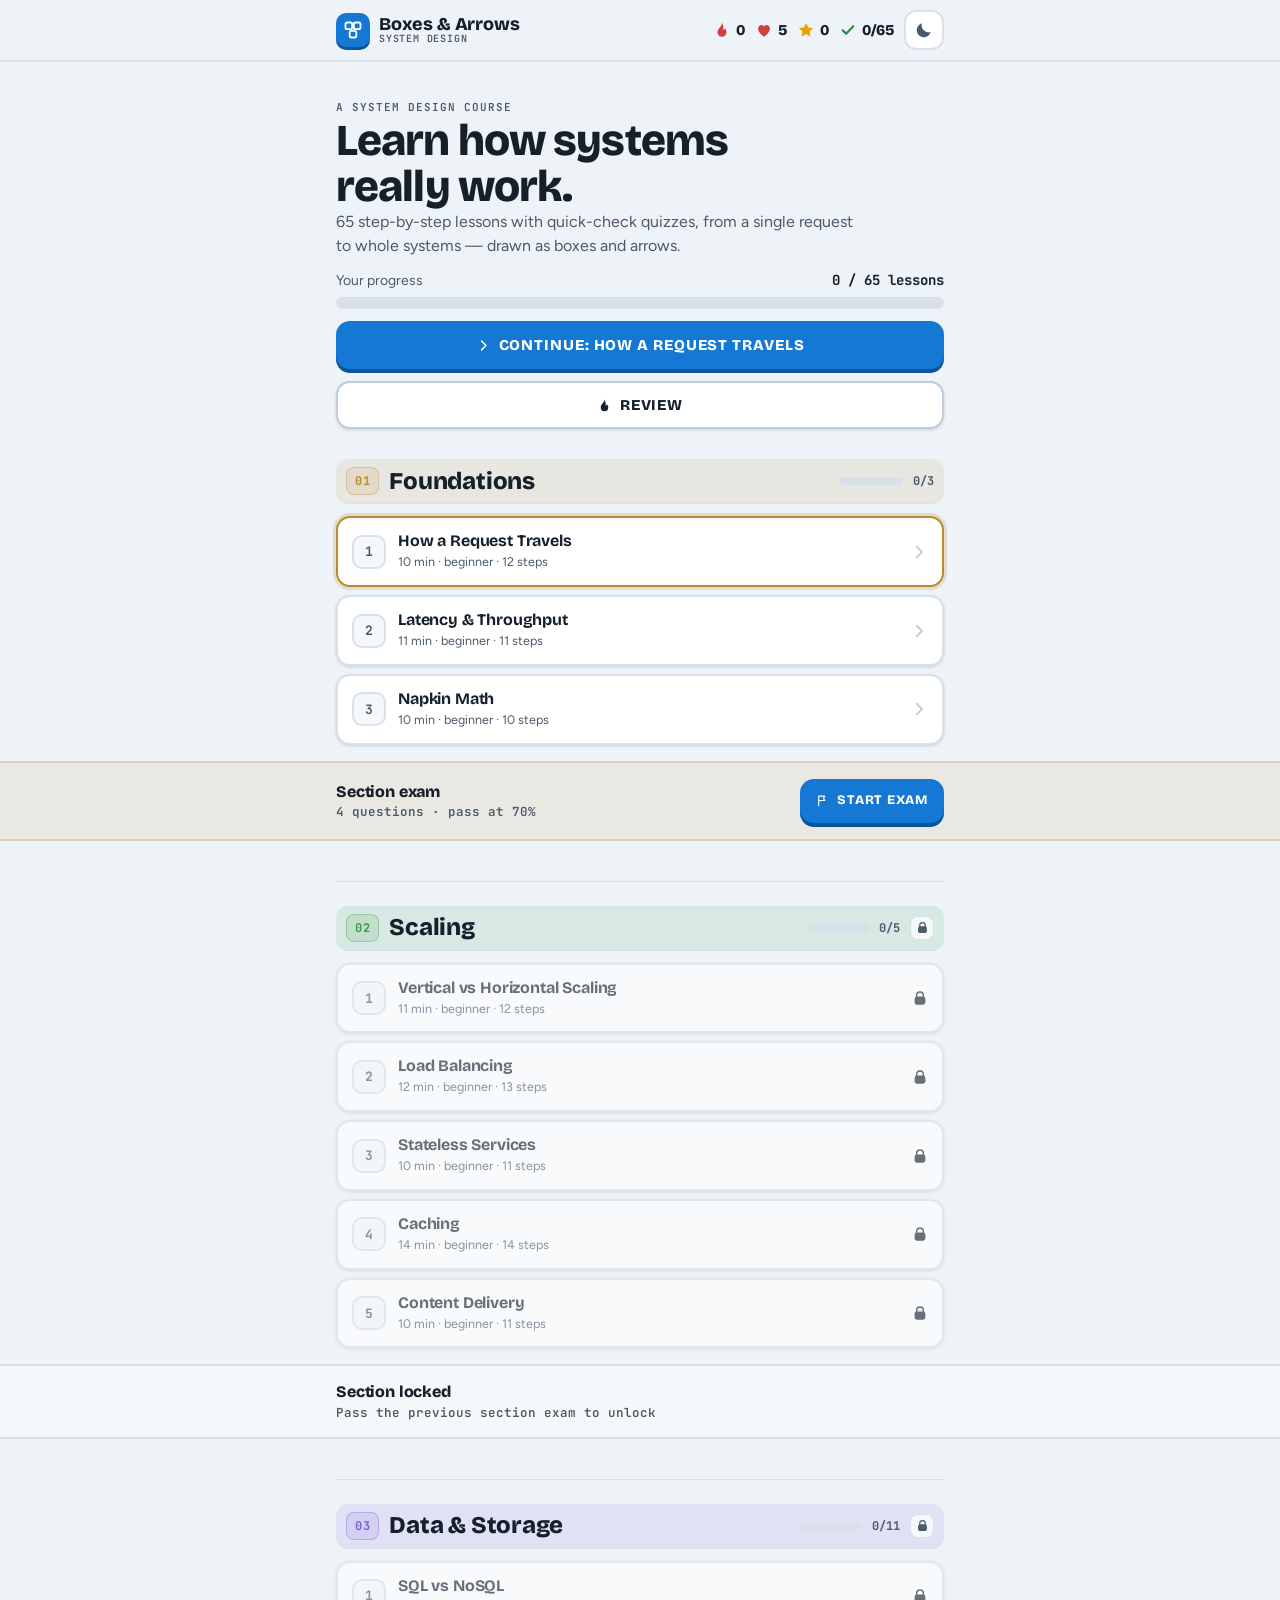
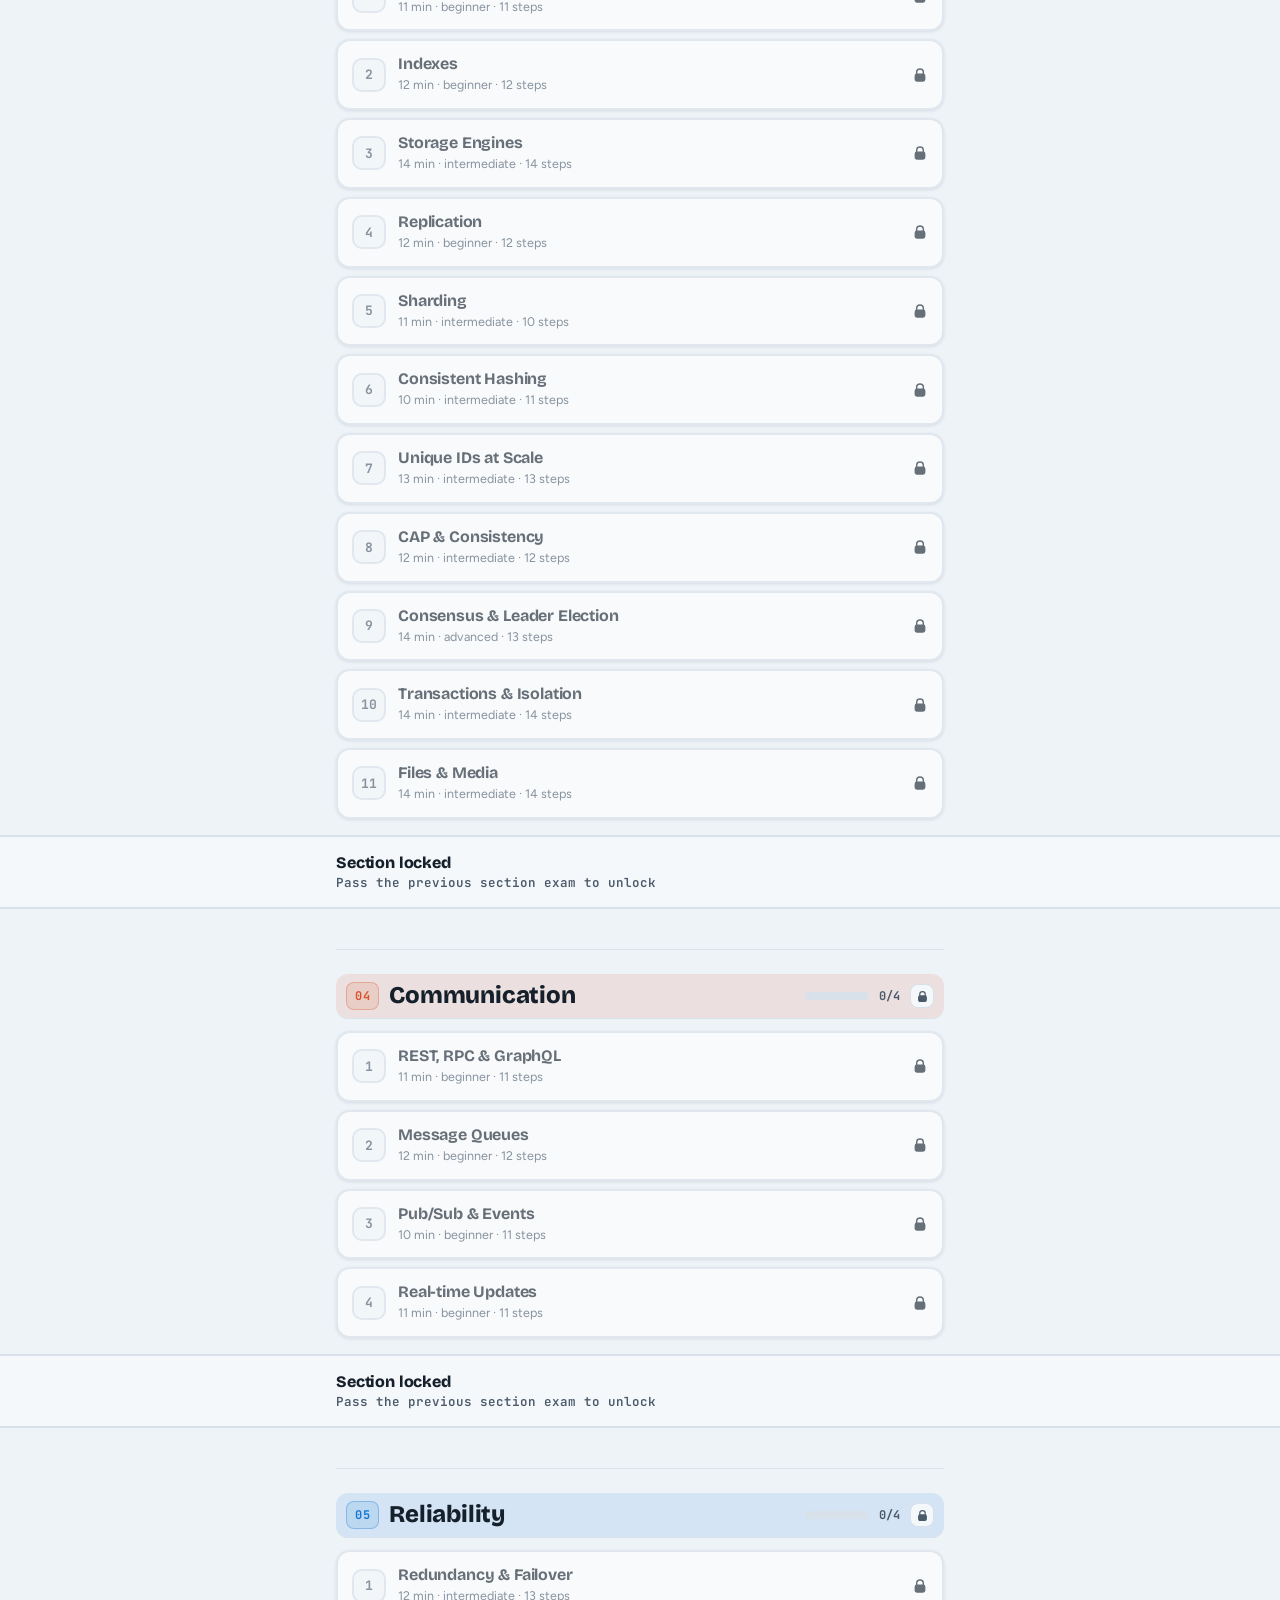
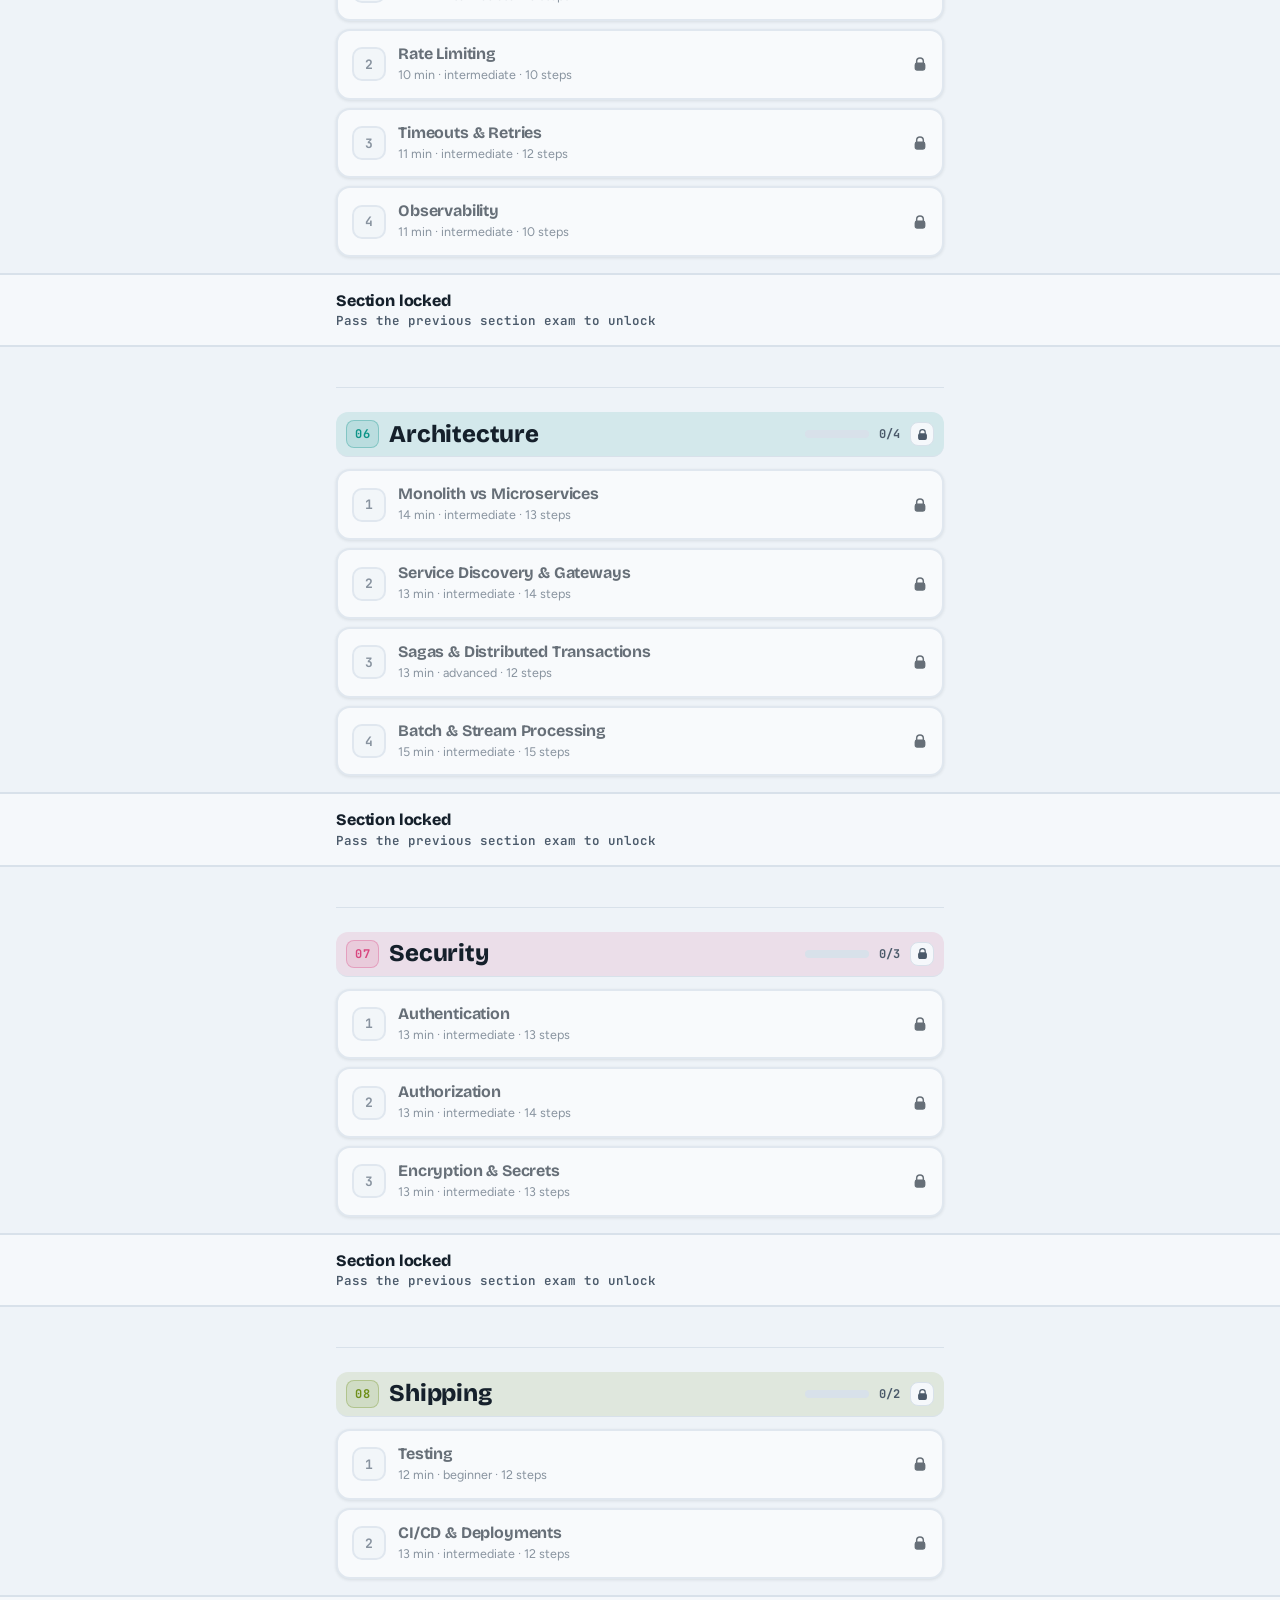
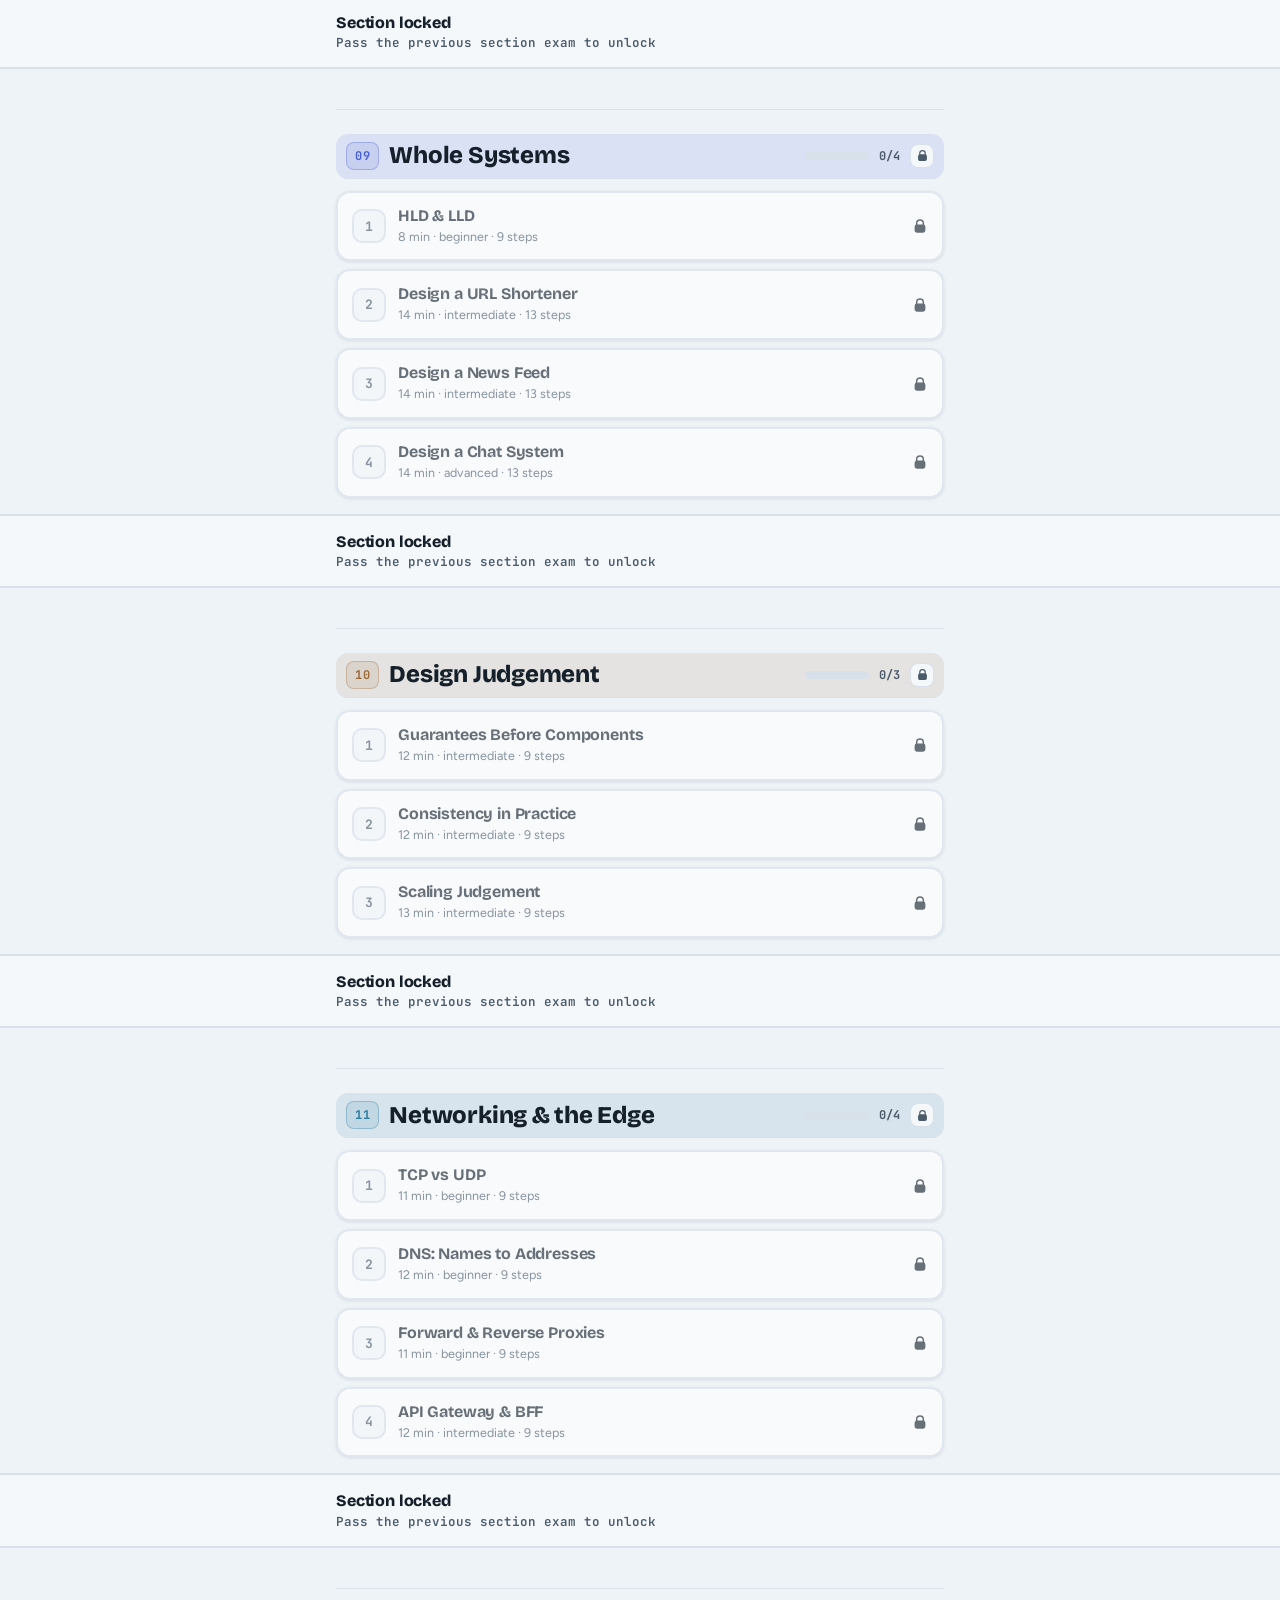
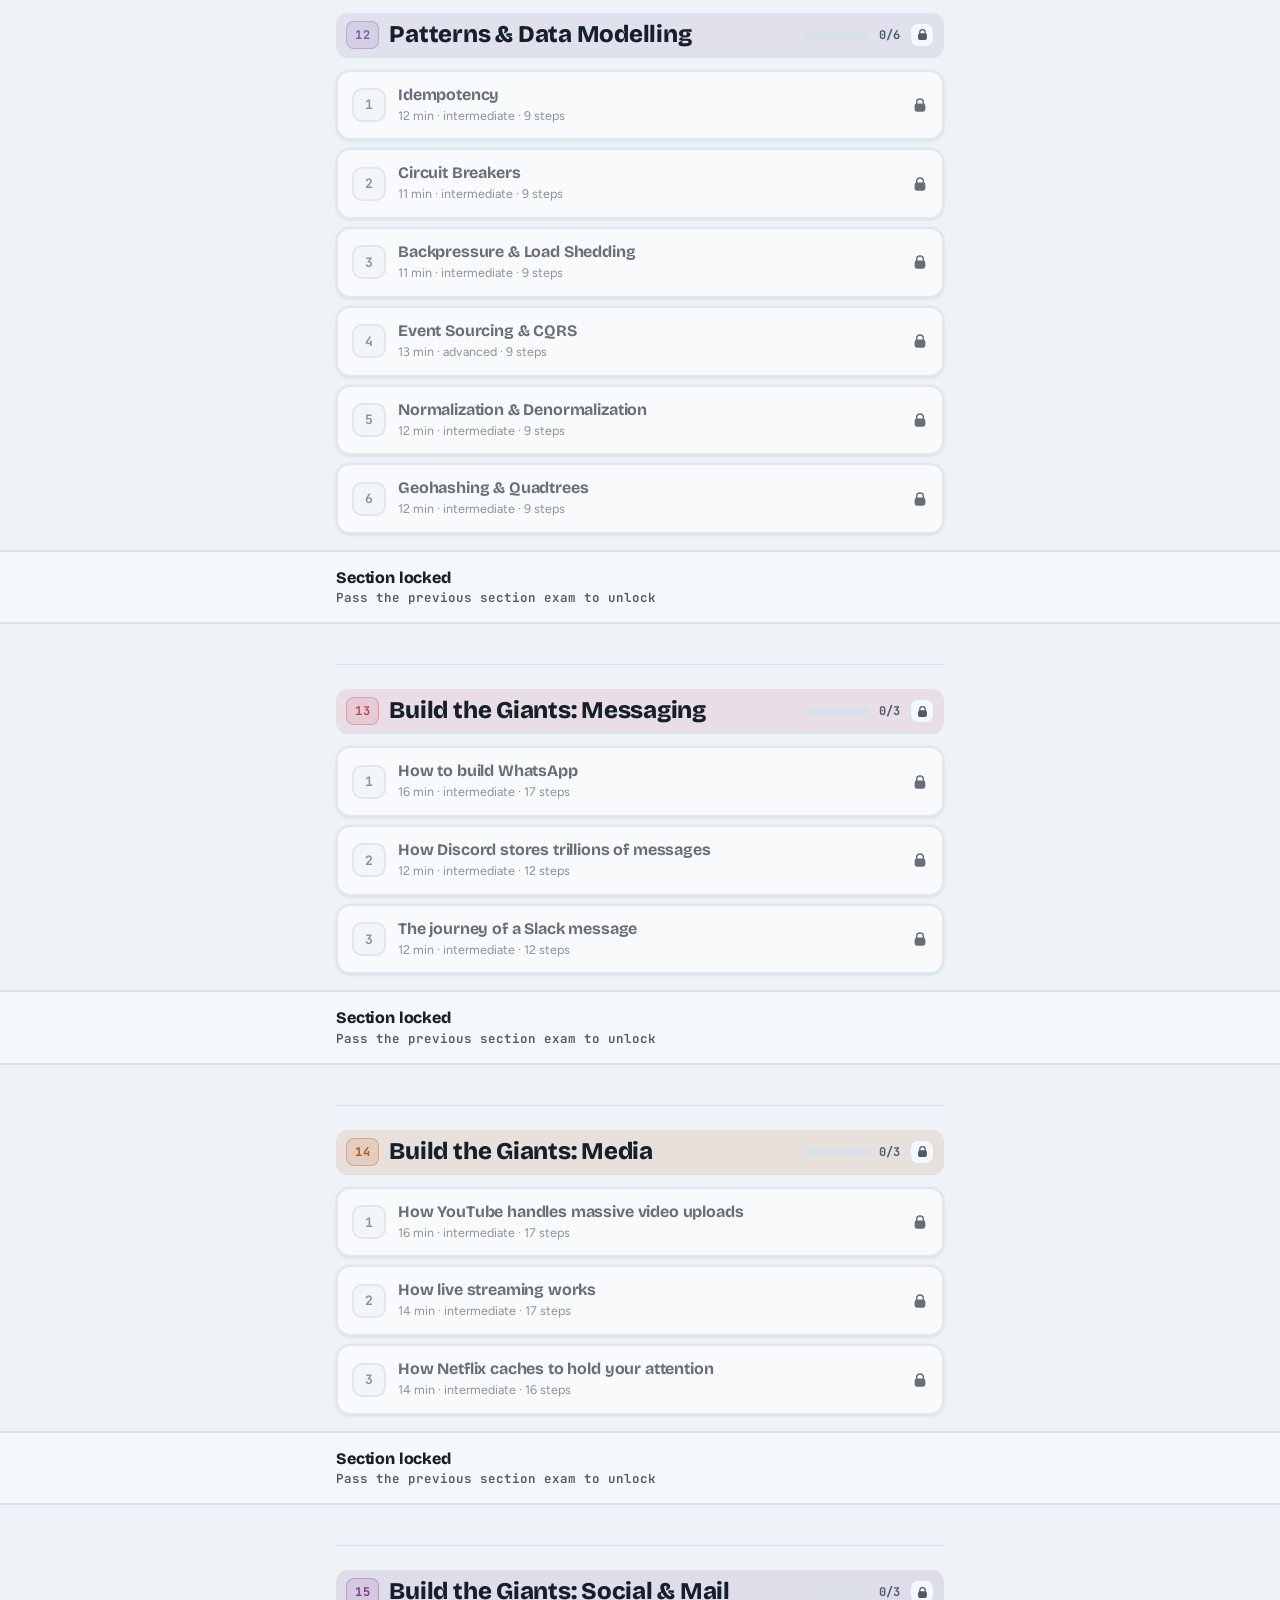
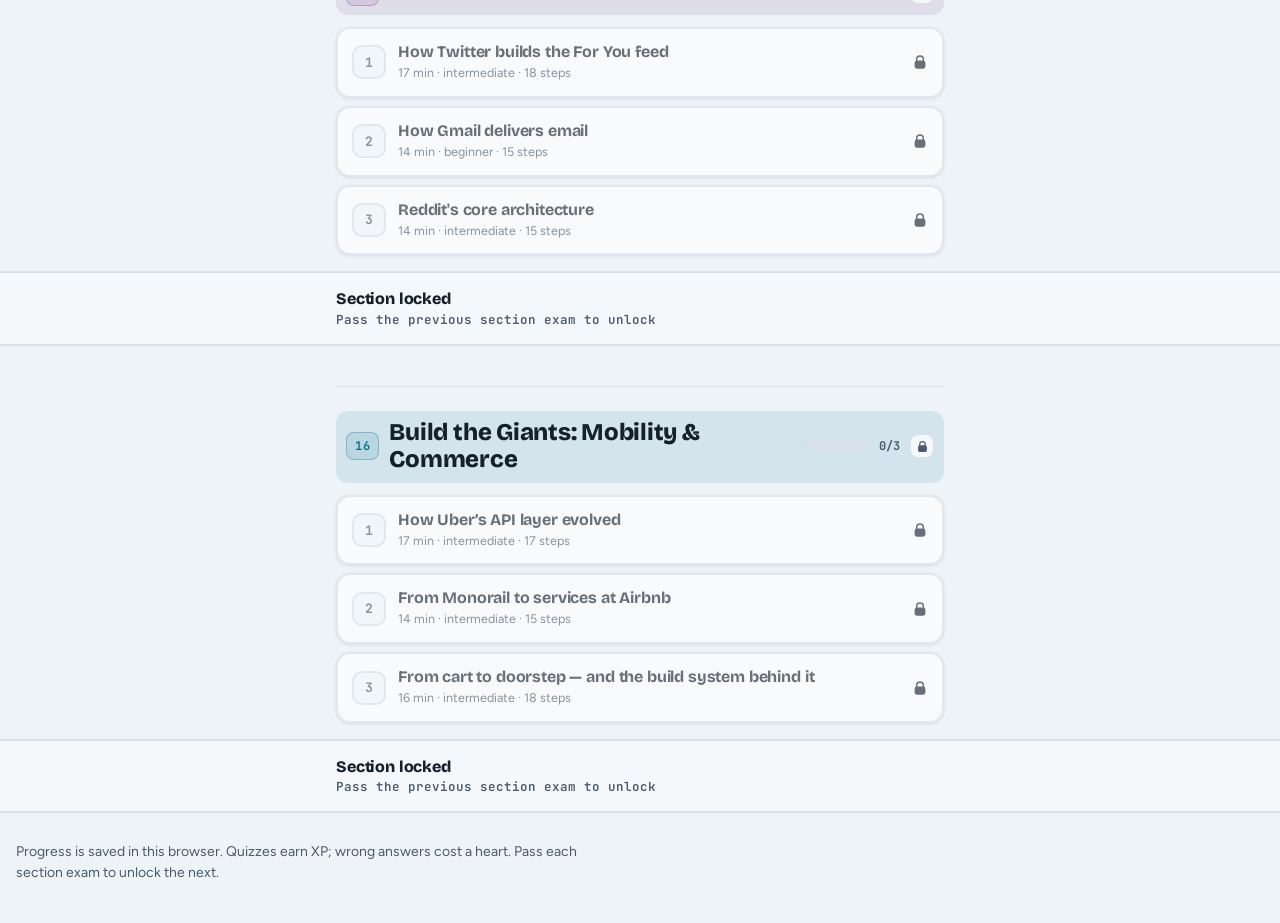
==== commit 91259396: "feat(unit16): Add Build the Giants - Mobility & Commerce (Uber, Airbnb, Amazon)" ====
--- a/index.html
+++ b/index.html
@@ -4,14 +4,14 @@
 <meta charset="utf-8">
 <meta name="viewport" content="width=device-width,initial-scale=1,viewport-fit=cover">
 <title>Boxes &amp; Arrows — System Design</title>
-<meta name="description" content="A mobile-first system design course: 62 step-by-step lessons with quick-check quizzes, drawn as boxes and arrows. Free, no sign-up, works offline once loaded.">
+<meta name="description" content="A mobile-first system design course: 65 step-by-step lessons with quick-check quizzes, drawn as boxes and arrows. Free, no sign-up, works offline once loaded.">
 <meta name="theme-color" content="#eef3f8" media="(prefers-color-scheme: light)">
 <meta name="theme-color" content="#0d1620" media="(prefers-color-scheme: dark)">
 <link rel="icon" href="favicon.svg" type="image/svg+xml">
 <link rel="preconnect" href="https://fonts.googleapis.com">
 <link rel="preconnect" href="https://fonts.gstatic.com" crossorigin>
 <link rel="stylesheet" href="https://fonts.googleapis.com/css2?family=Bricolage+Grotesque:opsz,wght@12..96,500..800&family=Figtree:wght@400;500;600;700&family=JetBrains+Mono:wght@500;600&display=swap">
-<link rel="stylesheet" href="styles.css?v=17">
+<link rel="stylesheet" href="styles.css?v=18">
 </head>
 <body>
 <svg width="0" height="0" style="position:absolute" aria-hidden="true" focusable="false">
@@ -62,7 +62,8 @@
 <script src="course-unit13.js?v=1"></script>
 <script src="course-unit14.js?v=1"></script>
 <script src="course-unit15.js?v=1"></script>
-<script src="course-quizzes.js?v=4"></script>
+<script src="course-unit16.js?v=1"></script>
+<script src="course-quizzes.js?v=5"></script>
 <script src="app.js?v=18"></script>
 </body>
 </html>
--- a/styles.css
+++ b/styles.css
@@ -18,7 +18,7 @@
 
   --u1:#b98a2f; --u2:#3a9a3f; --u3:#7c5cdb; --u4:#d9532b; --u5:#1478d4;
   --u6:#0d9488; --u7:#d9467f; --u8:#6f8f1a; --u9:#4a5fd4; --u10:#9a6a3a;
-  --u11:#2b7a9e; --u12:#7a5c9e; --u13:#c2415a; --u14:#b45309; --u15:#7c3a8d;
+  --u11:#2b7a9e; --u12:#7a5c9e; --u13:#c2415a; --u14:#b45309; --u15:#7c3a8d; --u16:#0e7490;
 
   --radius:16px;
   --tap:48px;
@@ -34,7 +34,7 @@
     --gold:#ffc233; --on-gold:#2e2000;
     --u1:#d9a94a; --u2:#5bc061; --u3:#9a80f5; --u4:#ff8a5c; --u5:#3d9bff;
     --u6:#2cc4b2; --u7:#f06a9f; --u8:#a3c63a; --u9:#7b8cf5; --u10:#d9a06a;
-    --u11:#4fc3f7; --u12:#b39ddb; --u13:#ff8098; --u14:#ffb454; --u15:#d19bf0;
+    --u11:#4fc3f7; --u12:#b39ddb; --u13:#ff8098; --u14:#ffb454; --u15:#d19bf0; --u16:#38d6f0;
     color-scheme:dark;
   }
 }
@@ -47,7 +47,7 @@
   --gold:#ffc233; --on-gold:#2e2000;
   --u1:#d9a94a; --u2:#5bc061; --u3:#9a80f5; --u4:#ff8a5c; --u5:#3d9bff;
   --u6:#2cc4b2; --u7:#f06a9f; --u8:#a3c63a; --u9:#7b8cf5; --u10:#d9a06a;
-  --u11:#4fc3f7; --u12:#b39ddb; --u13:#ff8098; --u14:#ffb454; --u15:#d19bf0;
+  --u11:#4fc3f7; --u12:#b39ddb; --u13:#ff8098; --u14:#ffb454; --u15:#d19bf0; --u16:#38d6f0;
   color-scheme:dark;
 }
 
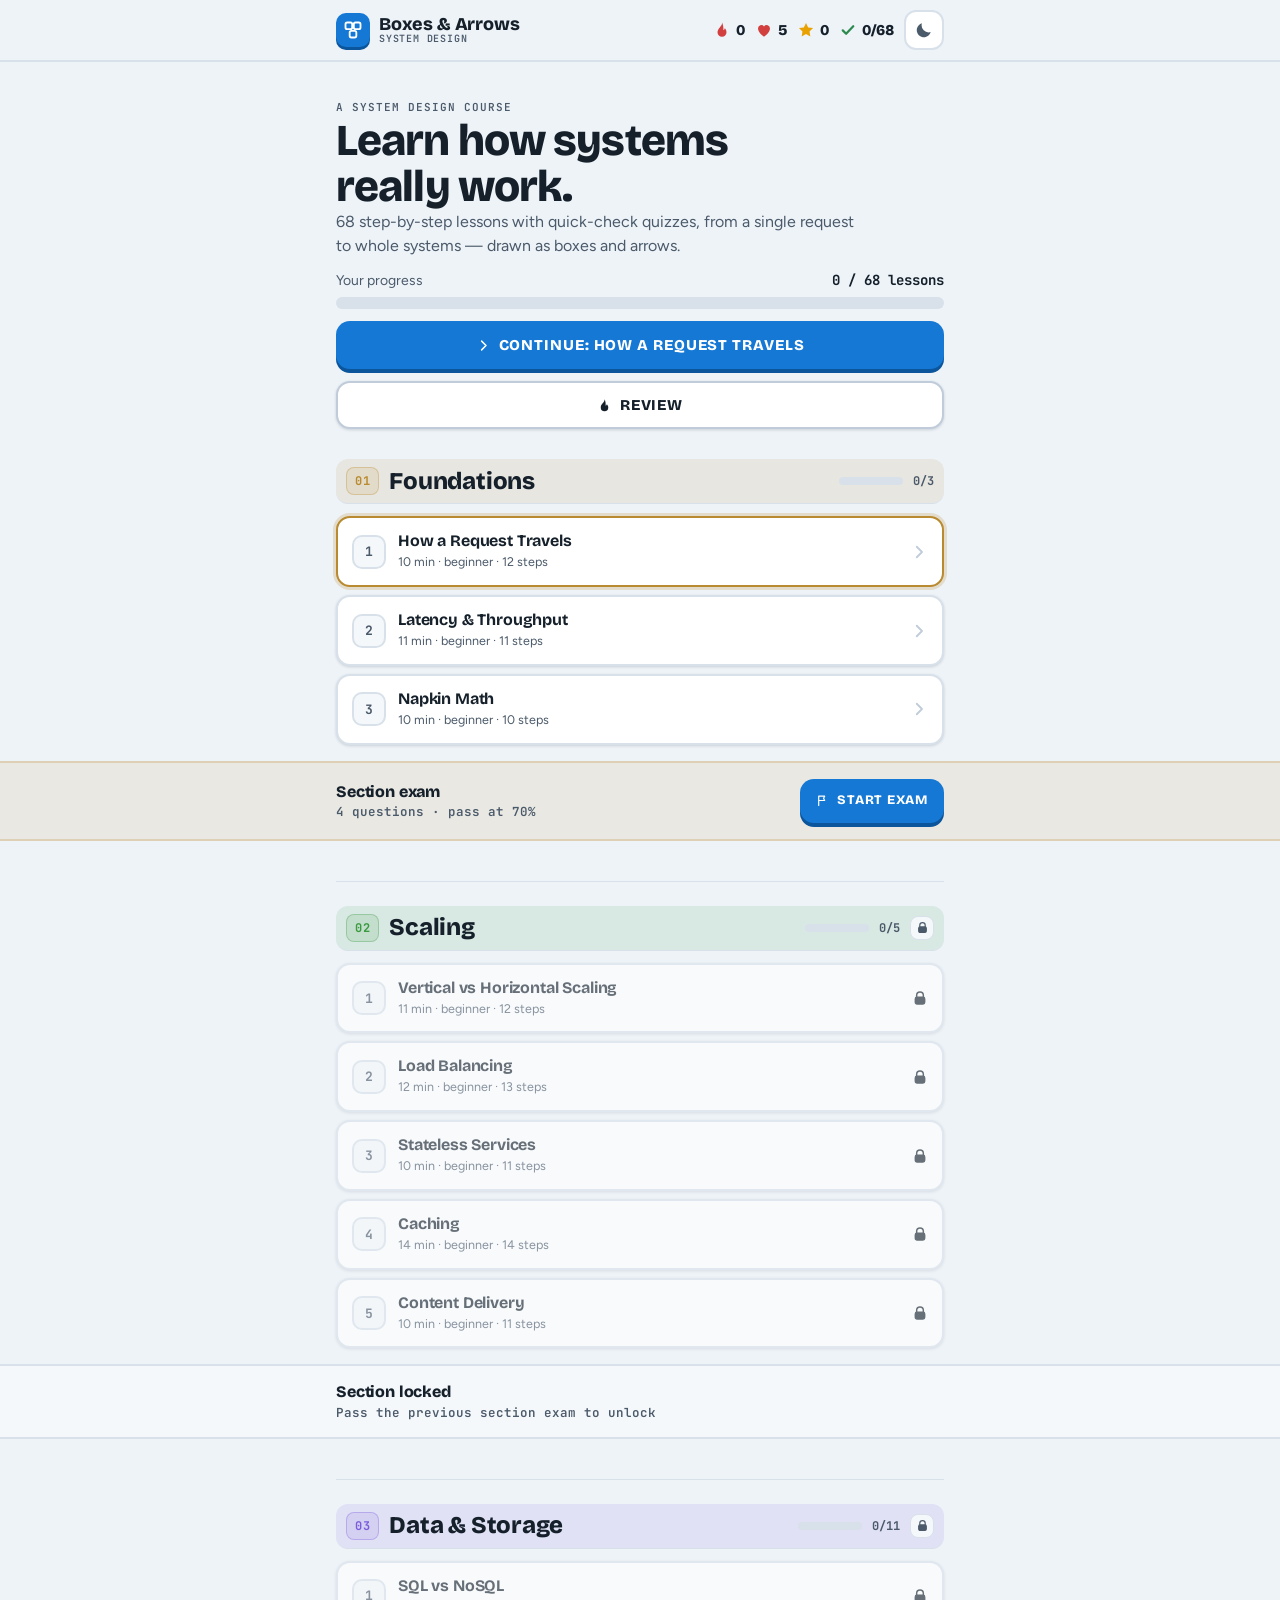
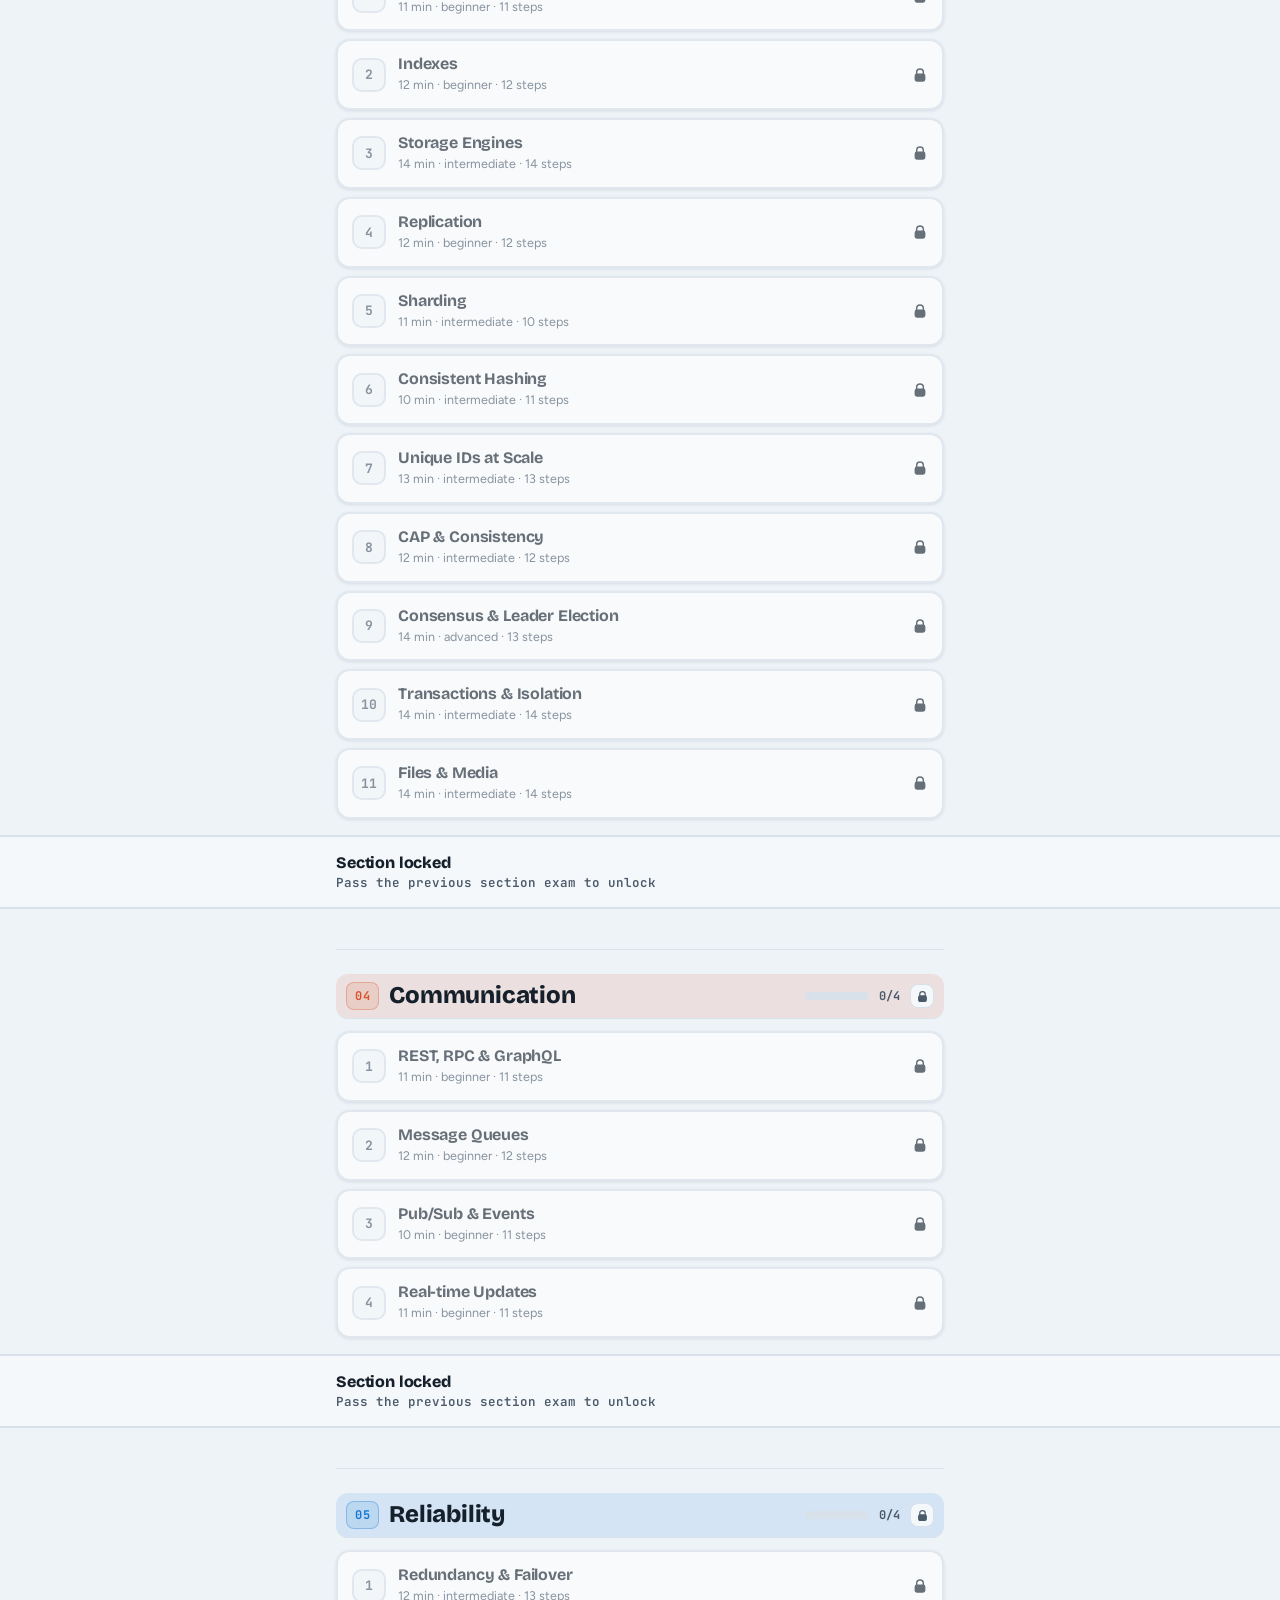
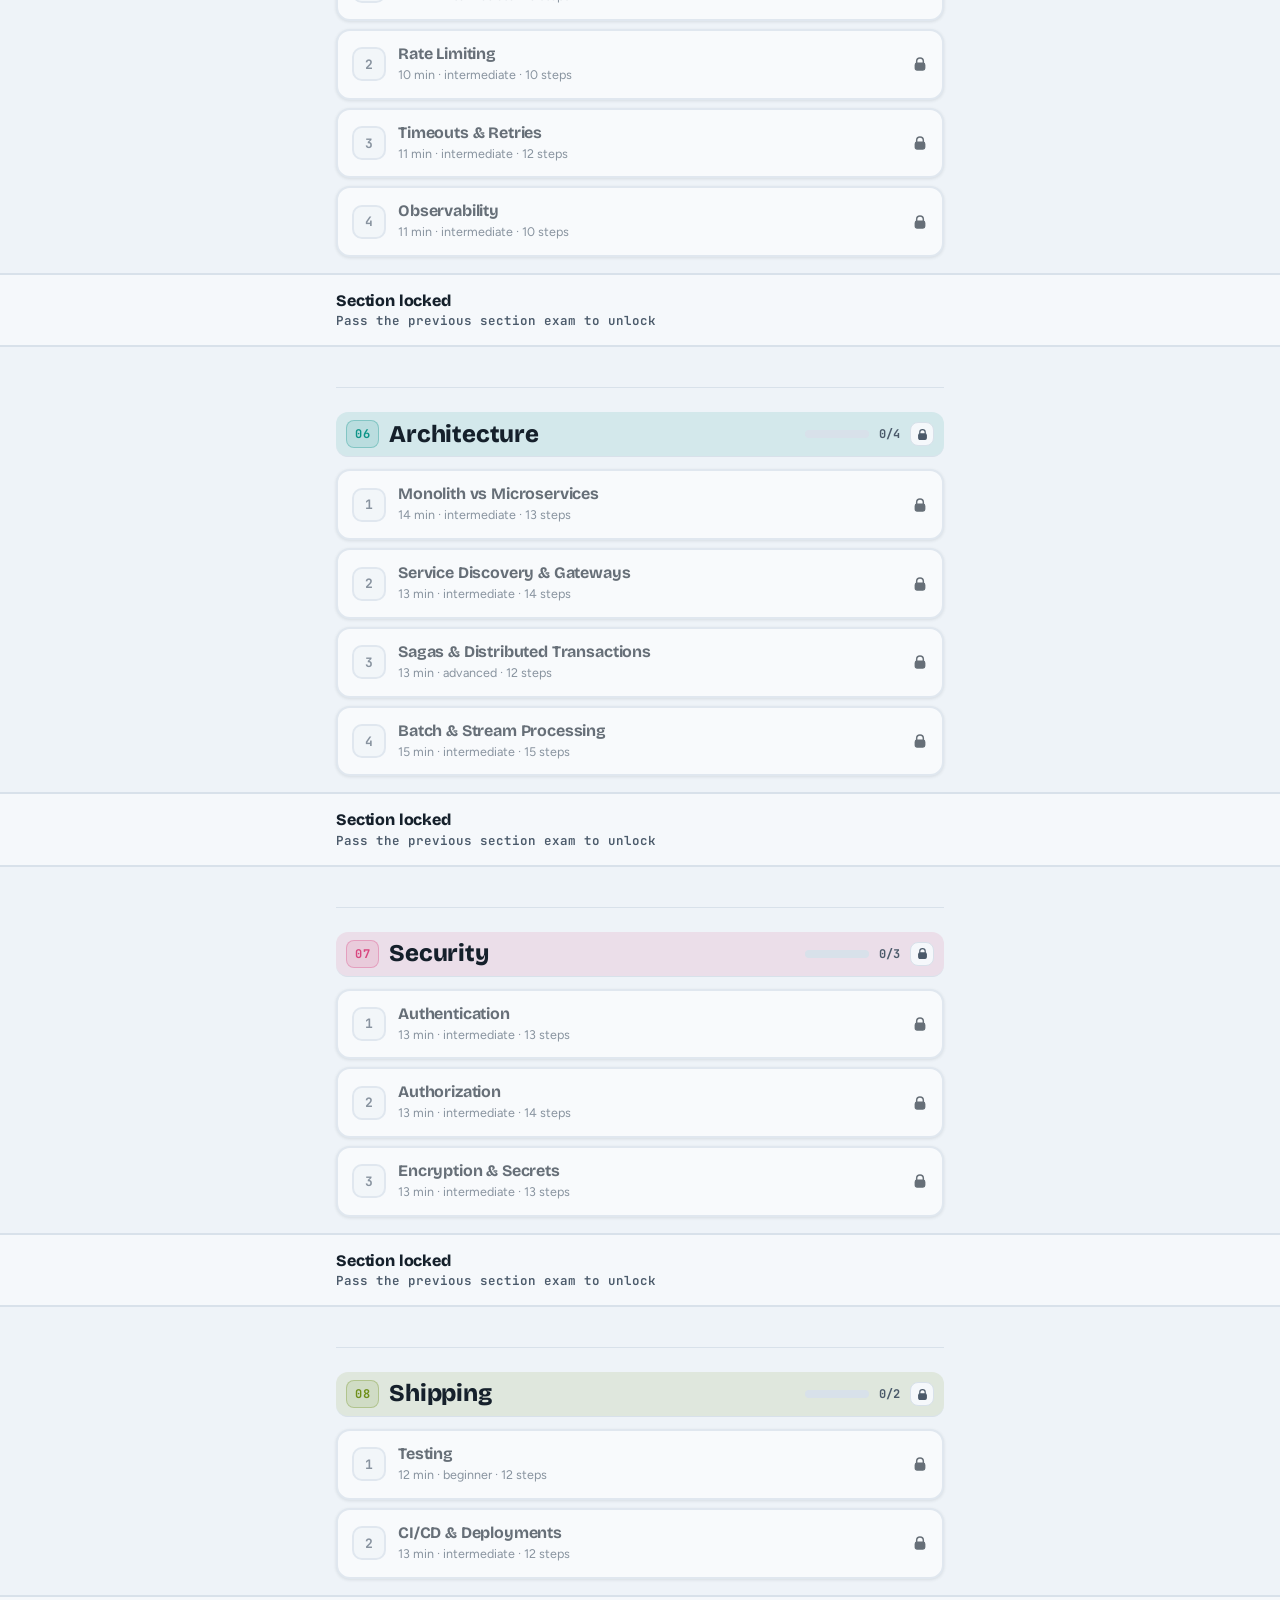
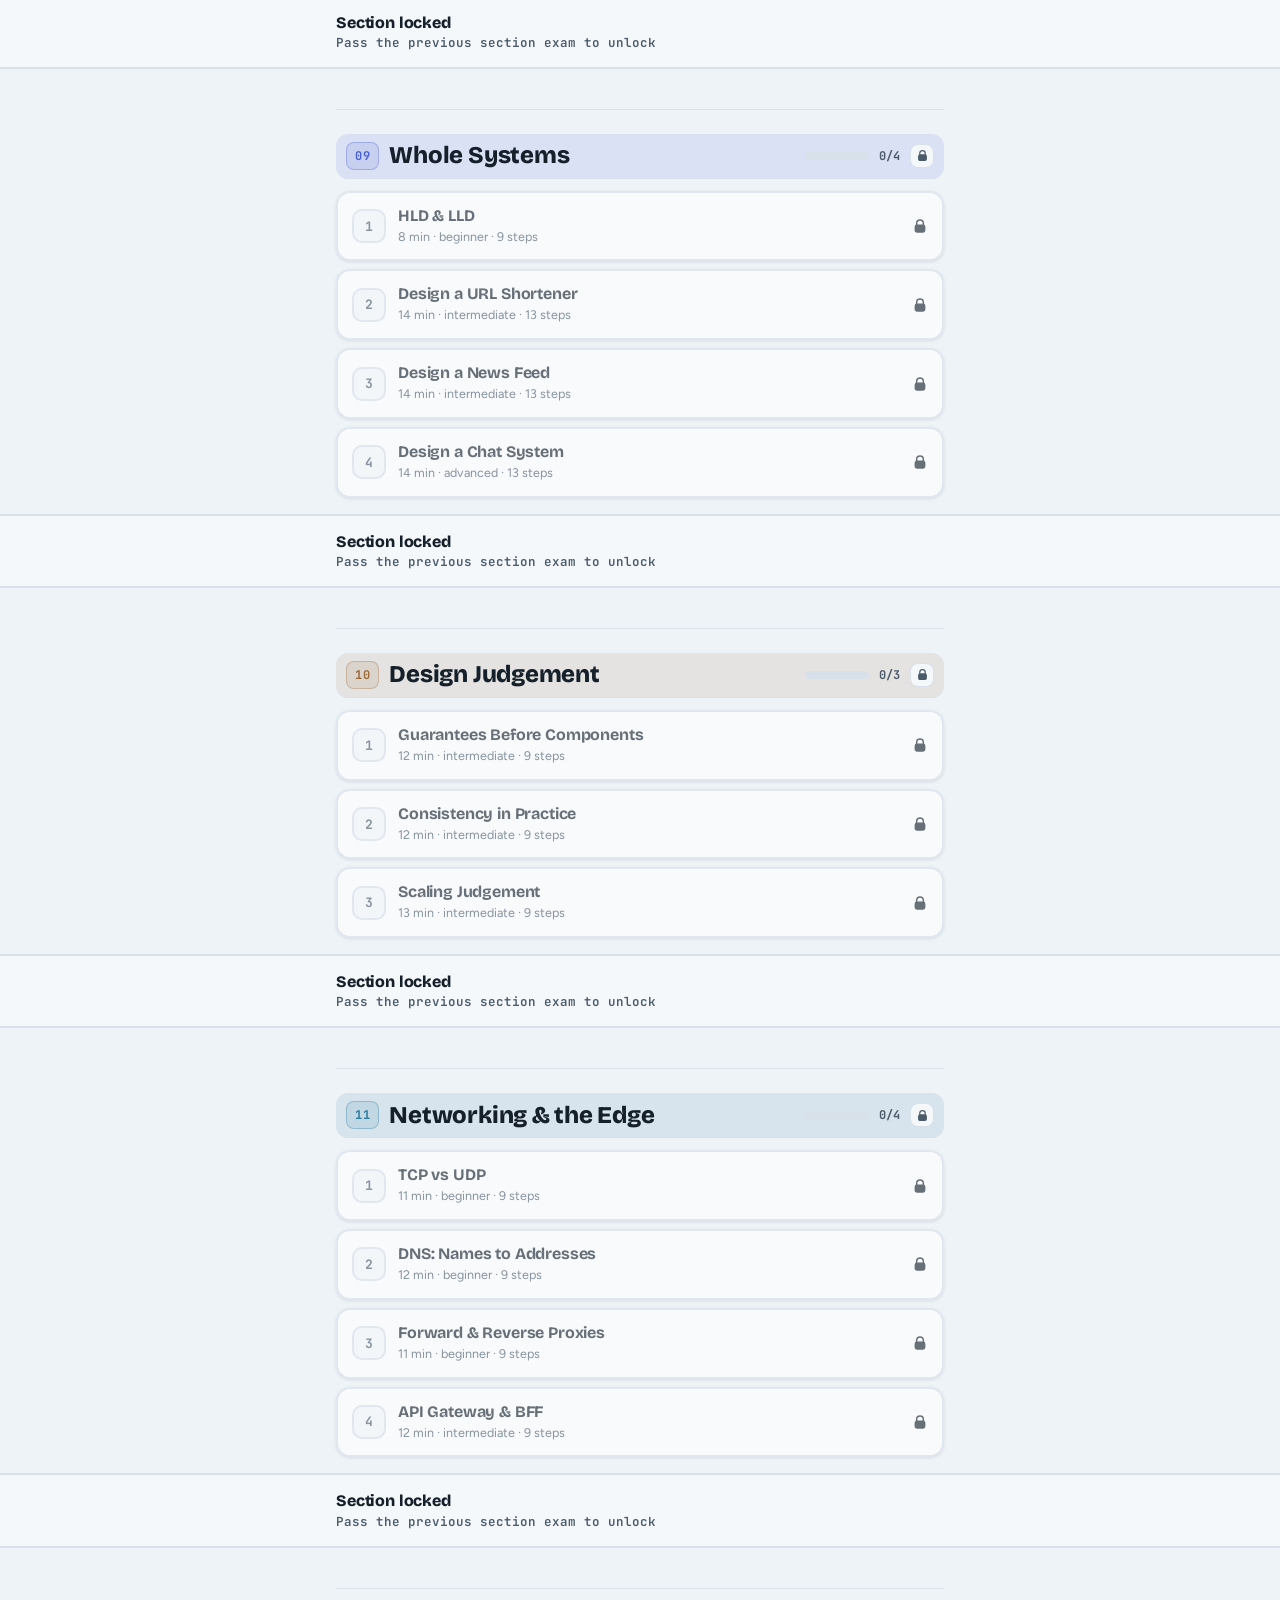
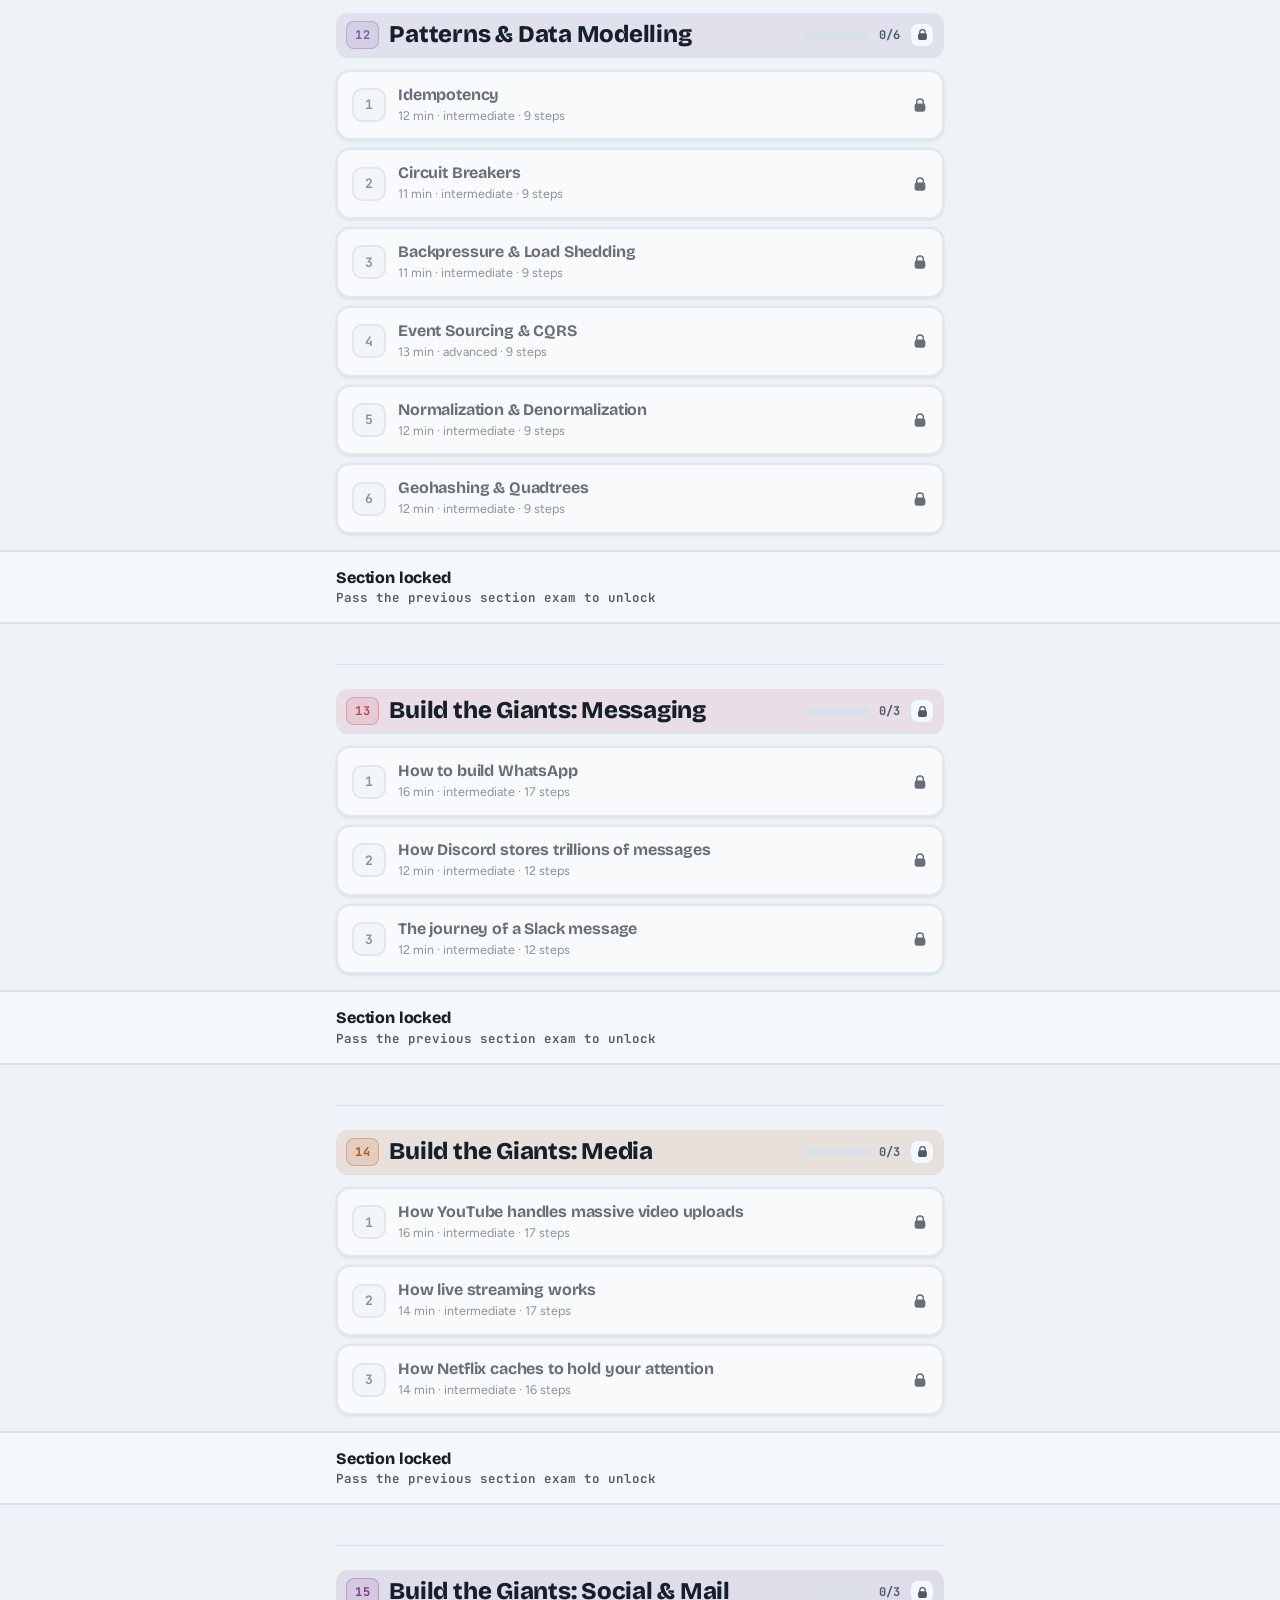
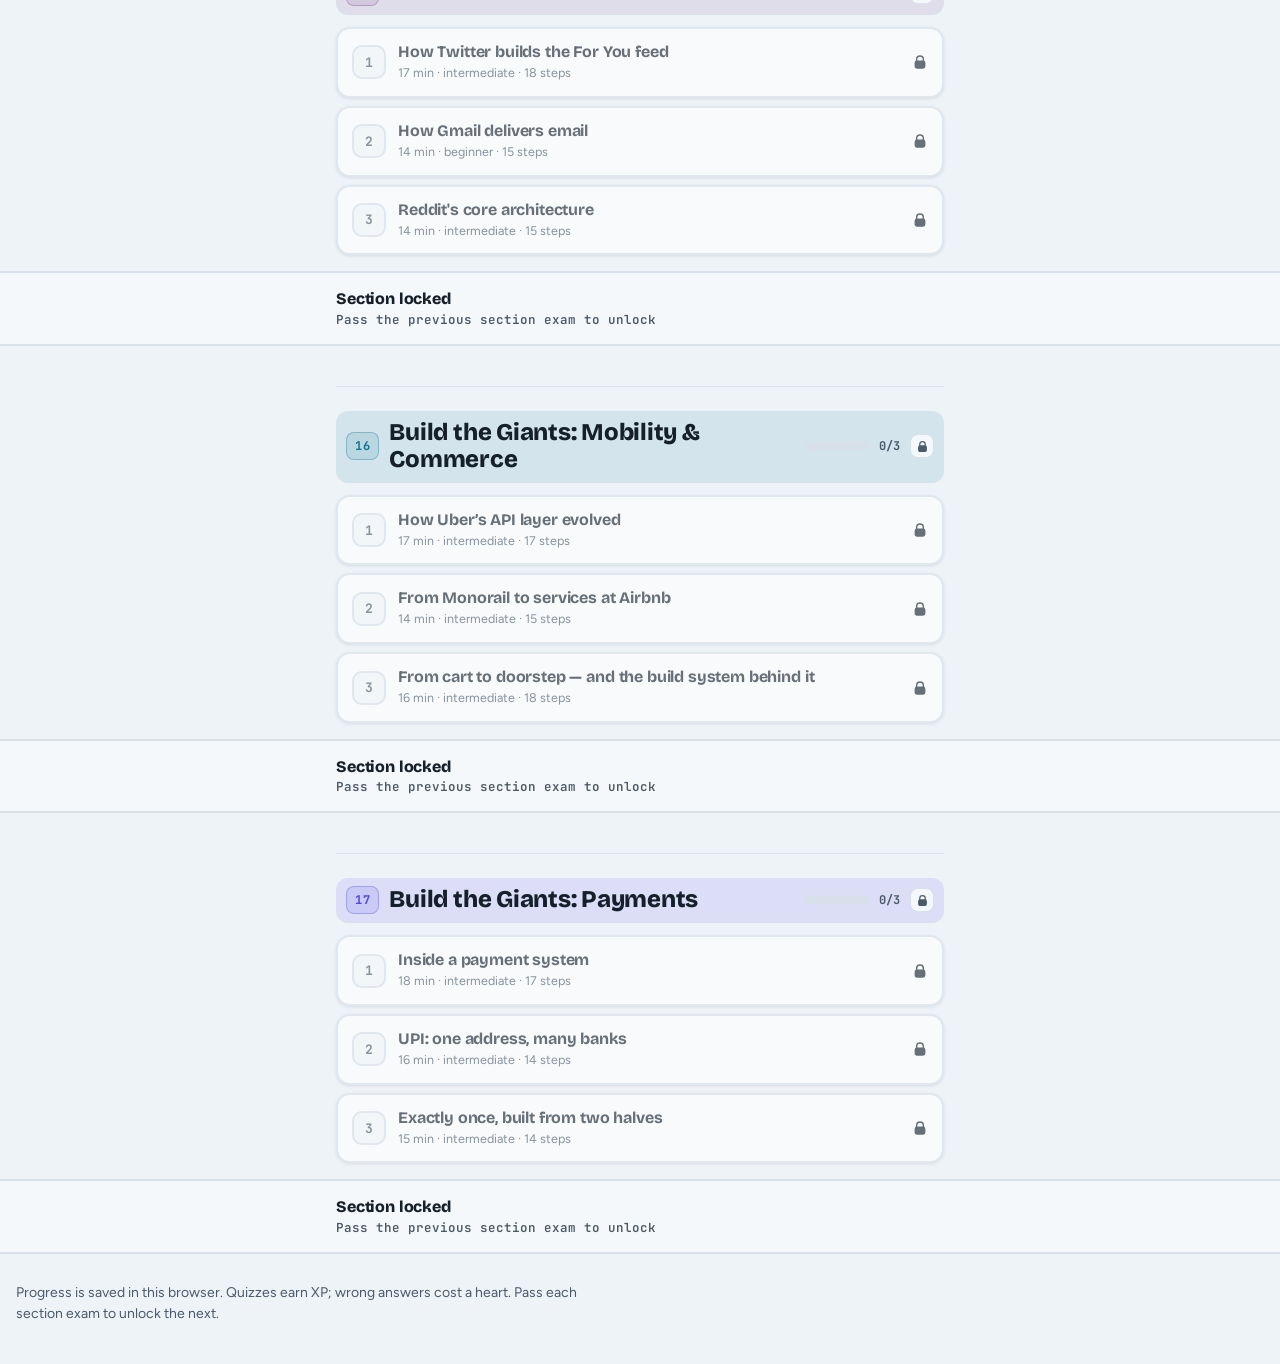
==== commit d745f058: "feat(unit17): Add Build the Giants - Payments (payment systems, UPI, double payments)" ====
--- a/index.html
+++ b/index.html
@@ -4,14 +4,14 @@
 <meta charset="utf-8">
 <meta name="viewport" content="width=device-width,initial-scale=1,viewport-fit=cover">
 <title>Boxes &amp; Arrows — System Design</title>
-<meta name="description" content="A mobile-first system design course: 65 step-by-step lessons with quick-check quizzes, drawn as boxes and arrows. Free, no sign-up, works offline once loaded.">
+<meta name="description" content="A mobile-first system design course: 68 step-by-step lessons with quick-check quizzes, drawn as boxes and arrows. Free, no sign-up, works offline once loaded.">
 <meta name="theme-color" content="#eef3f8" media="(prefers-color-scheme: light)">
 <meta name="theme-color" content="#0d1620" media="(prefers-color-scheme: dark)">
 <link rel="icon" href="favicon.svg" type="image/svg+xml">
 <link rel="preconnect" href="https://fonts.googleapis.com">
 <link rel="preconnect" href="https://fonts.gstatic.com" crossorigin>
 <link rel="stylesheet" href="https://fonts.googleapis.com/css2?family=Bricolage+Grotesque:opsz,wght@12..96,500..800&family=Figtree:wght@400;500;600;700&family=JetBrains+Mono:wght@500;600&display=swap">
-<link rel="stylesheet" href="styles.css?v=18">
+<link rel="stylesheet" href="styles.css?v=19">
 </head>
 <body>
 <svg width="0" height="0" style="position:absolute" aria-hidden="true" focusable="false">
@@ -63,7 +63,8 @@
 <script src="course-unit14.js?v=1"></script>
 <script src="course-unit15.js?v=1"></script>
 <script src="course-unit16.js?v=1"></script>
-<script src="course-quizzes.js?v=5"></script>
-<script src="app.js?v=18"></script>
+<script src="course-unit17.js?v=1"></script>
+<script src="course-quizzes.js?v=6"></script>
+<script src="app.js?v=19"></script>
 </body>
 </html>
--- a/styles.css
+++ b/styles.css
@@ -19,6 +19,7 @@
   --u1:#b98a2f; --u2:#3a9a3f; --u3:#7c5cdb; --u4:#d9532b; --u5:#1478d4;
   --u6:#0d9488; --u7:#d9467f; --u8:#6f8f1a; --u9:#4a5fd4; --u10:#9a6a3a;
   --u11:#2b7a9e; --u12:#7a5c9e; --u13:#c2415a; --u14:#b45309; --u15:#7c3a8d; --u16:#0e7490;
+  --u17:#4f46e5;
 
   --radius:16px;
   --tap:48px;
@@ -35,6 +36,7 @@
     --u1:#d9a94a; --u2:#5bc061; --u3:#9a80f5; --u4:#ff8a5c; --u5:#3d9bff;
     --u6:#2cc4b2; --u7:#f06a9f; --u8:#a3c63a; --u9:#7b8cf5; --u10:#d9a06a;
     --u11:#4fc3f7; --u12:#b39ddb; --u13:#ff8098; --u14:#ffb454; --u15:#d19bf0; --u16:#38d6f0;
+    --u17:#a5b4fc;
     color-scheme:dark;
   }
 }
@@ -48,6 +50,7 @@
   --u1:#d9a94a; --u2:#5bc061; --u3:#9a80f5; --u4:#ff8a5c; --u5:#3d9bff;
   --u6:#2cc4b2; --u7:#f06a9f; --u8:#a3c63a; --u9:#7b8cf5; --u10:#d9a06a;
   --u11:#4fc3f7; --u12:#b39ddb; --u13:#ff8098; --u14:#ffb454; --u15:#d19bf0; --u16:#38d6f0;
+  --u17:#a5b4fc;
   color-scheme:dark;
 }
 
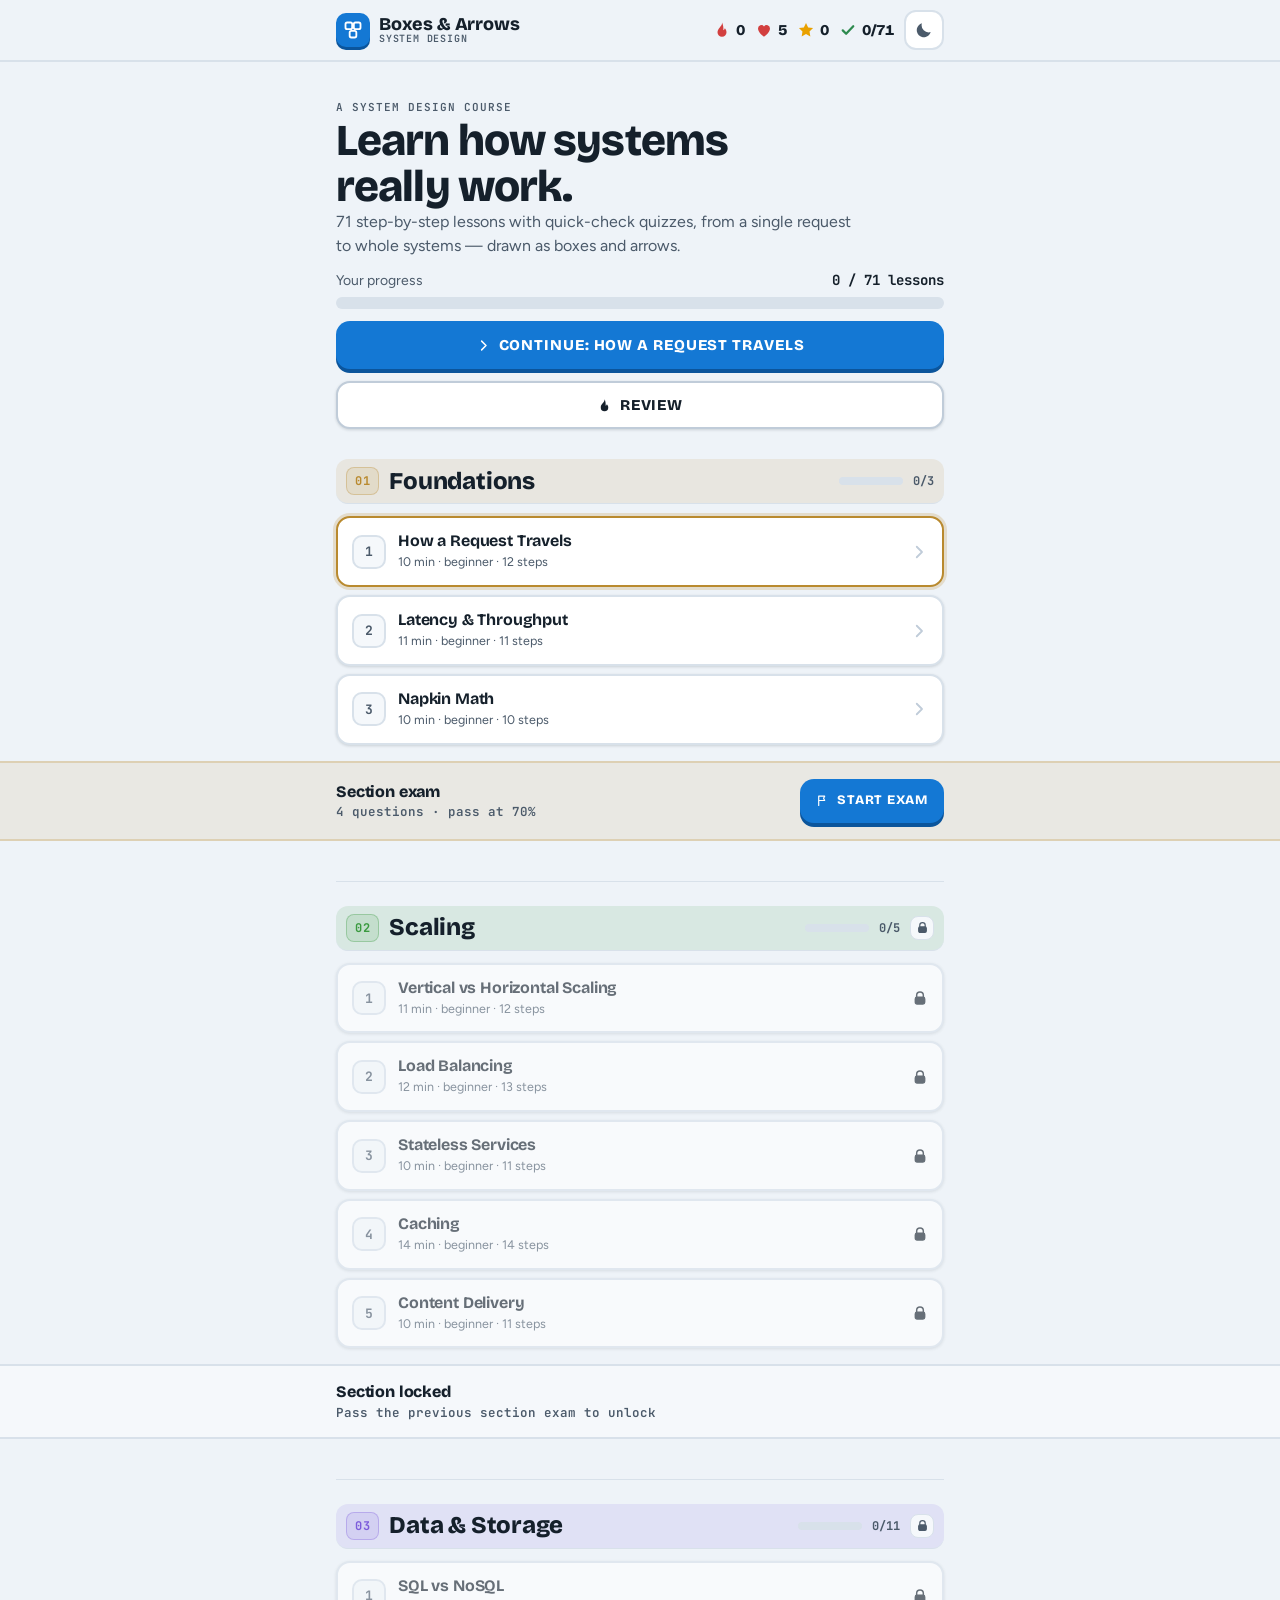
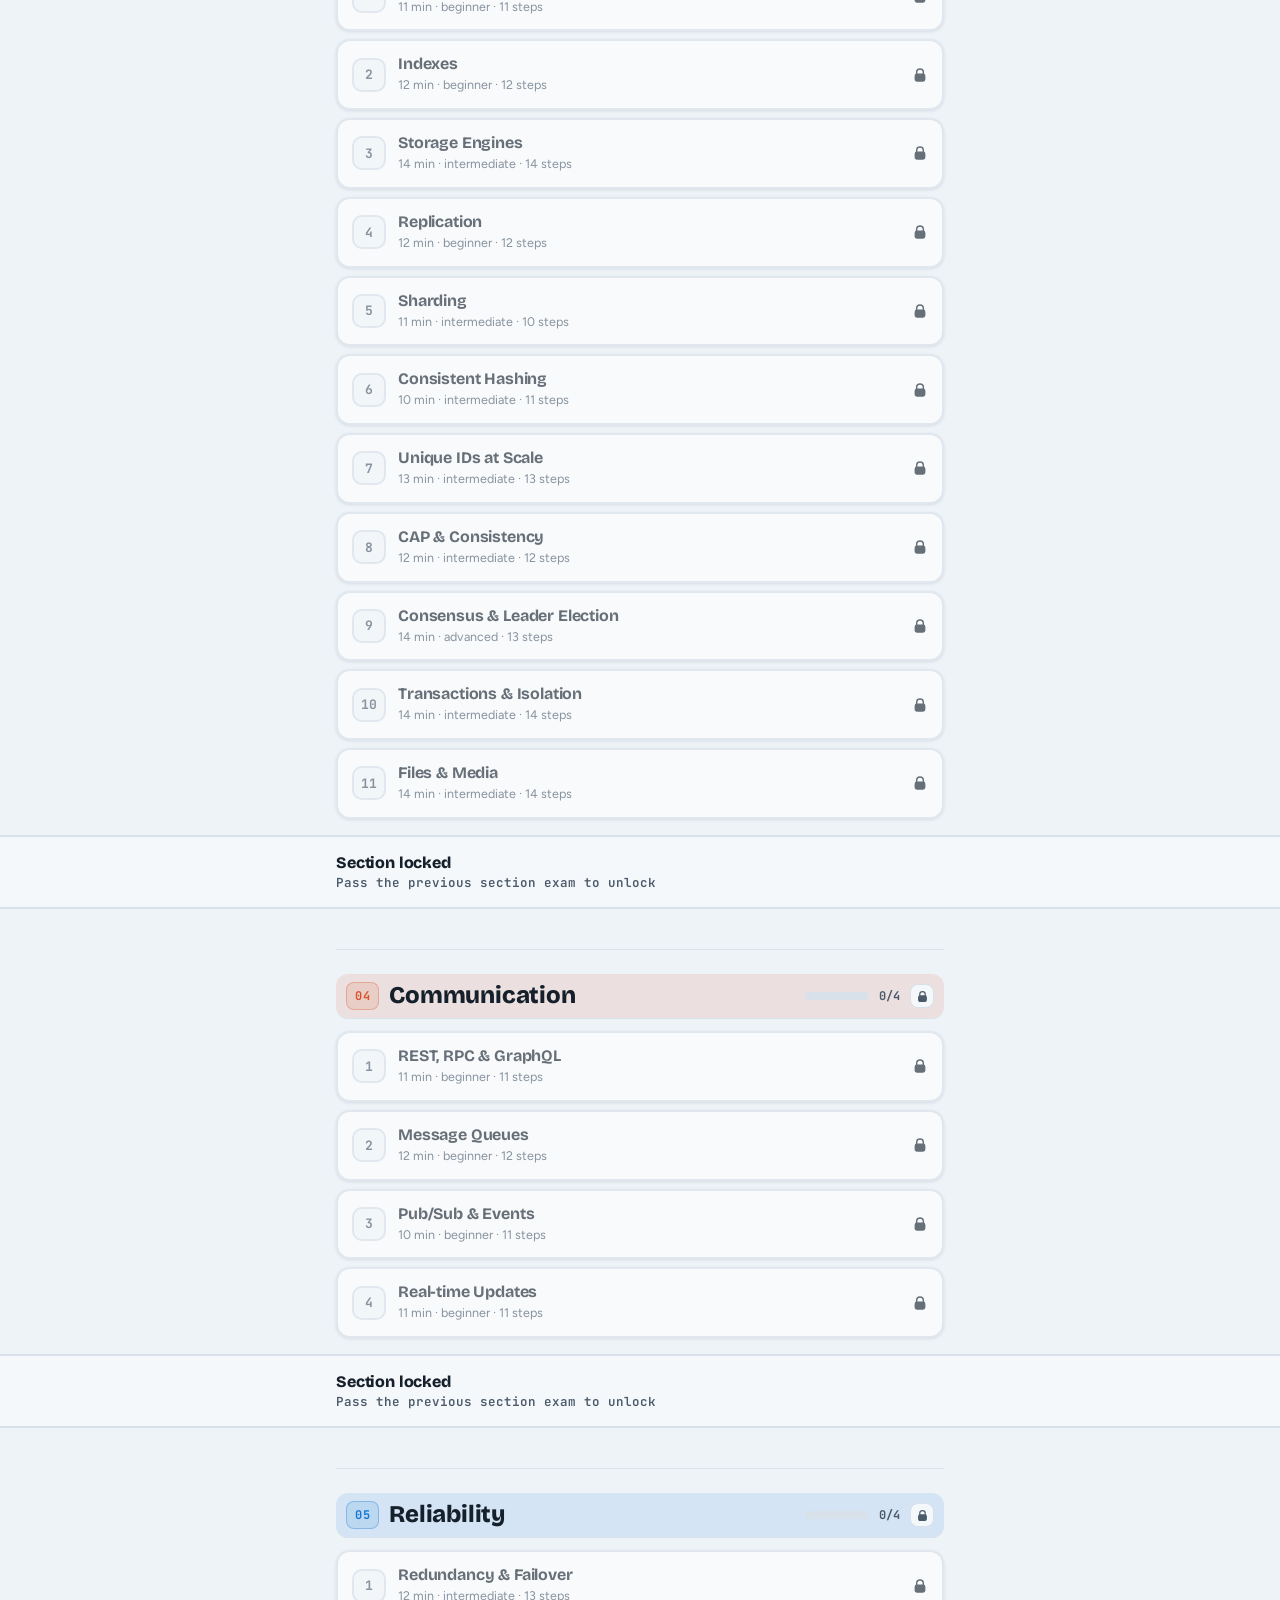
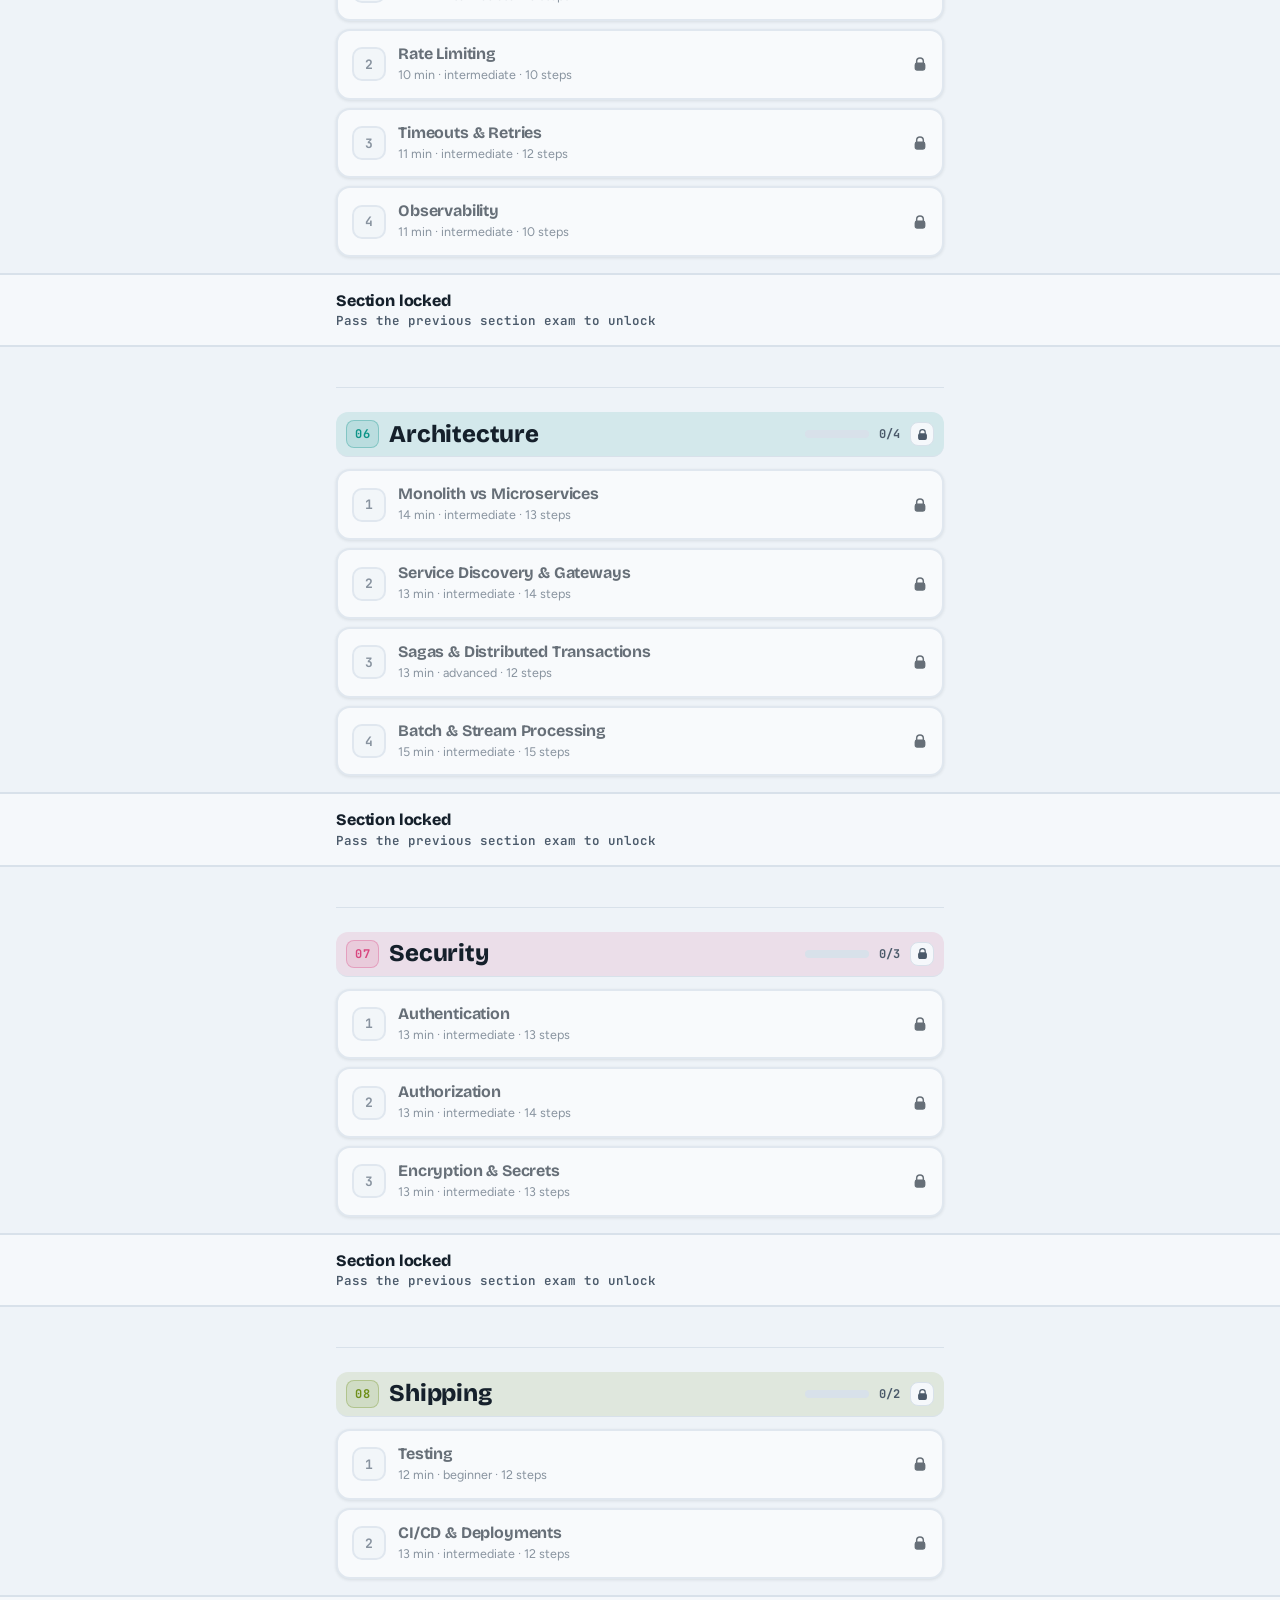
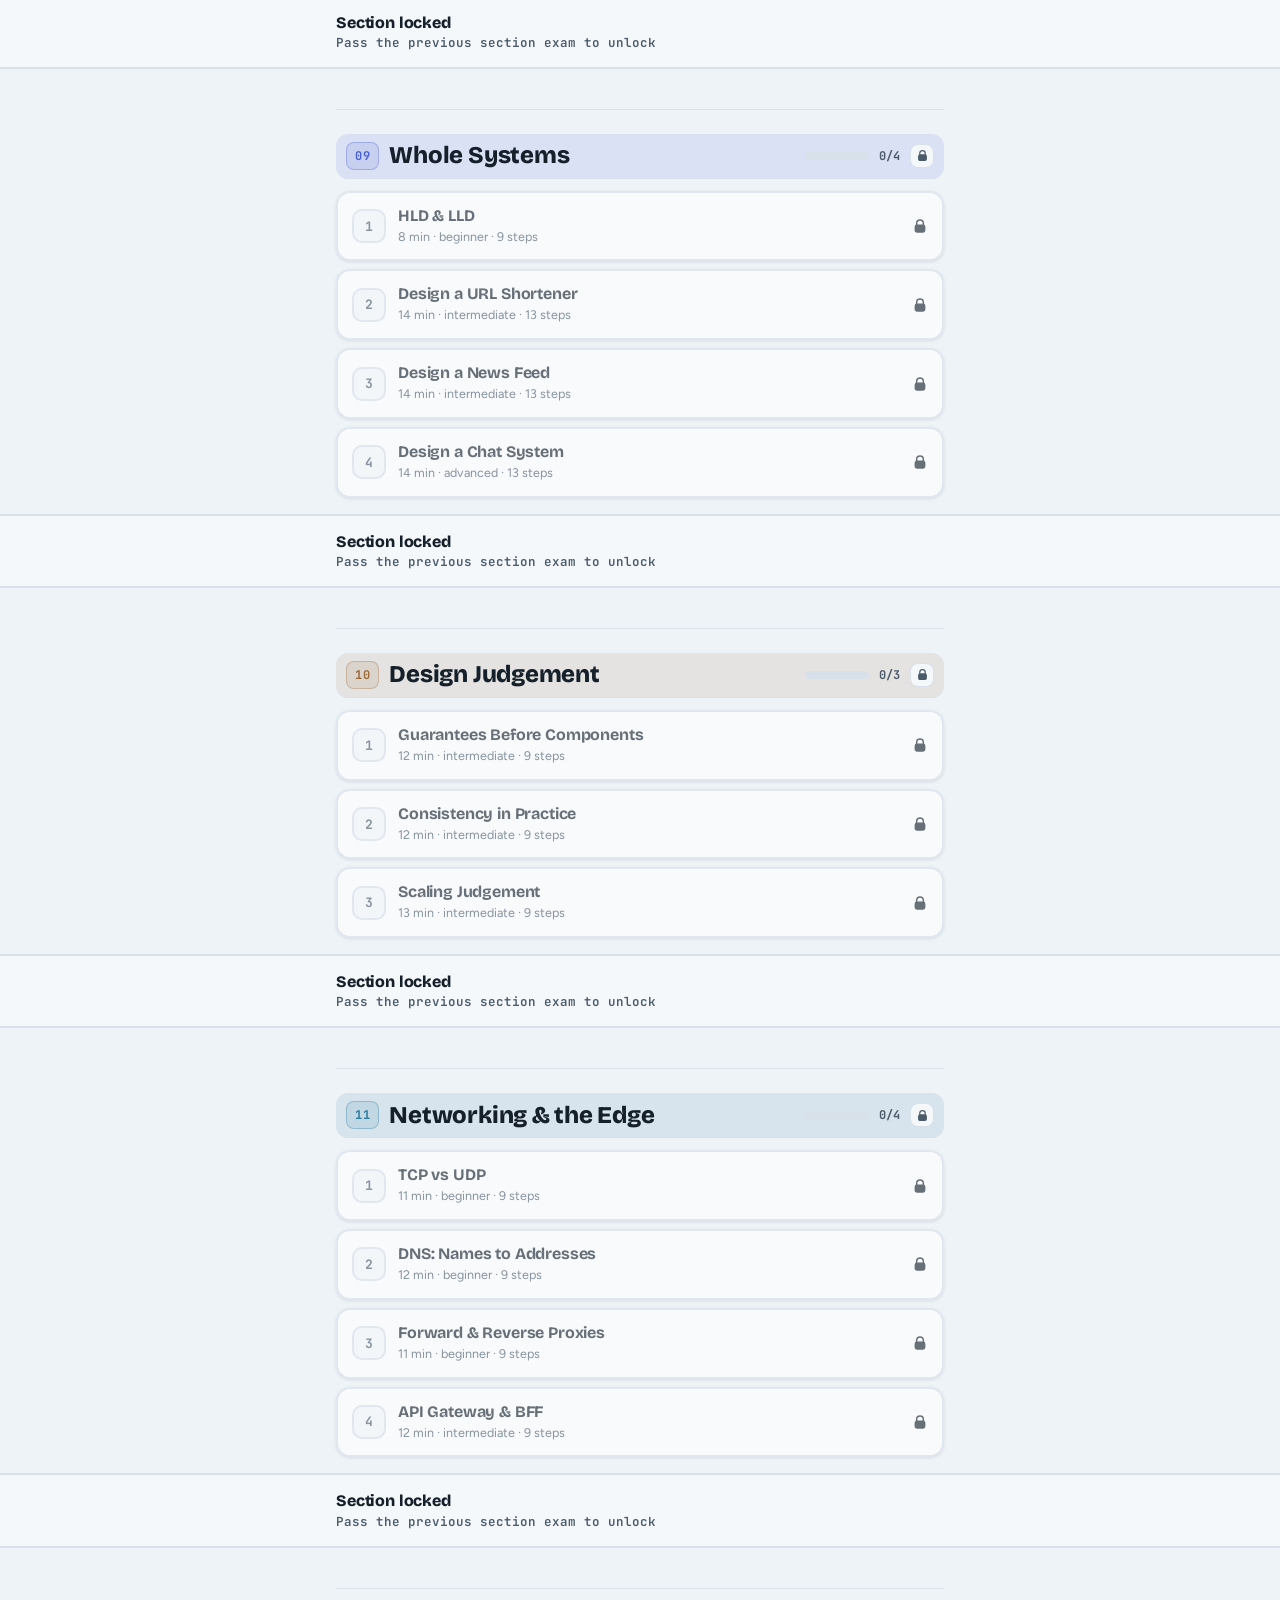
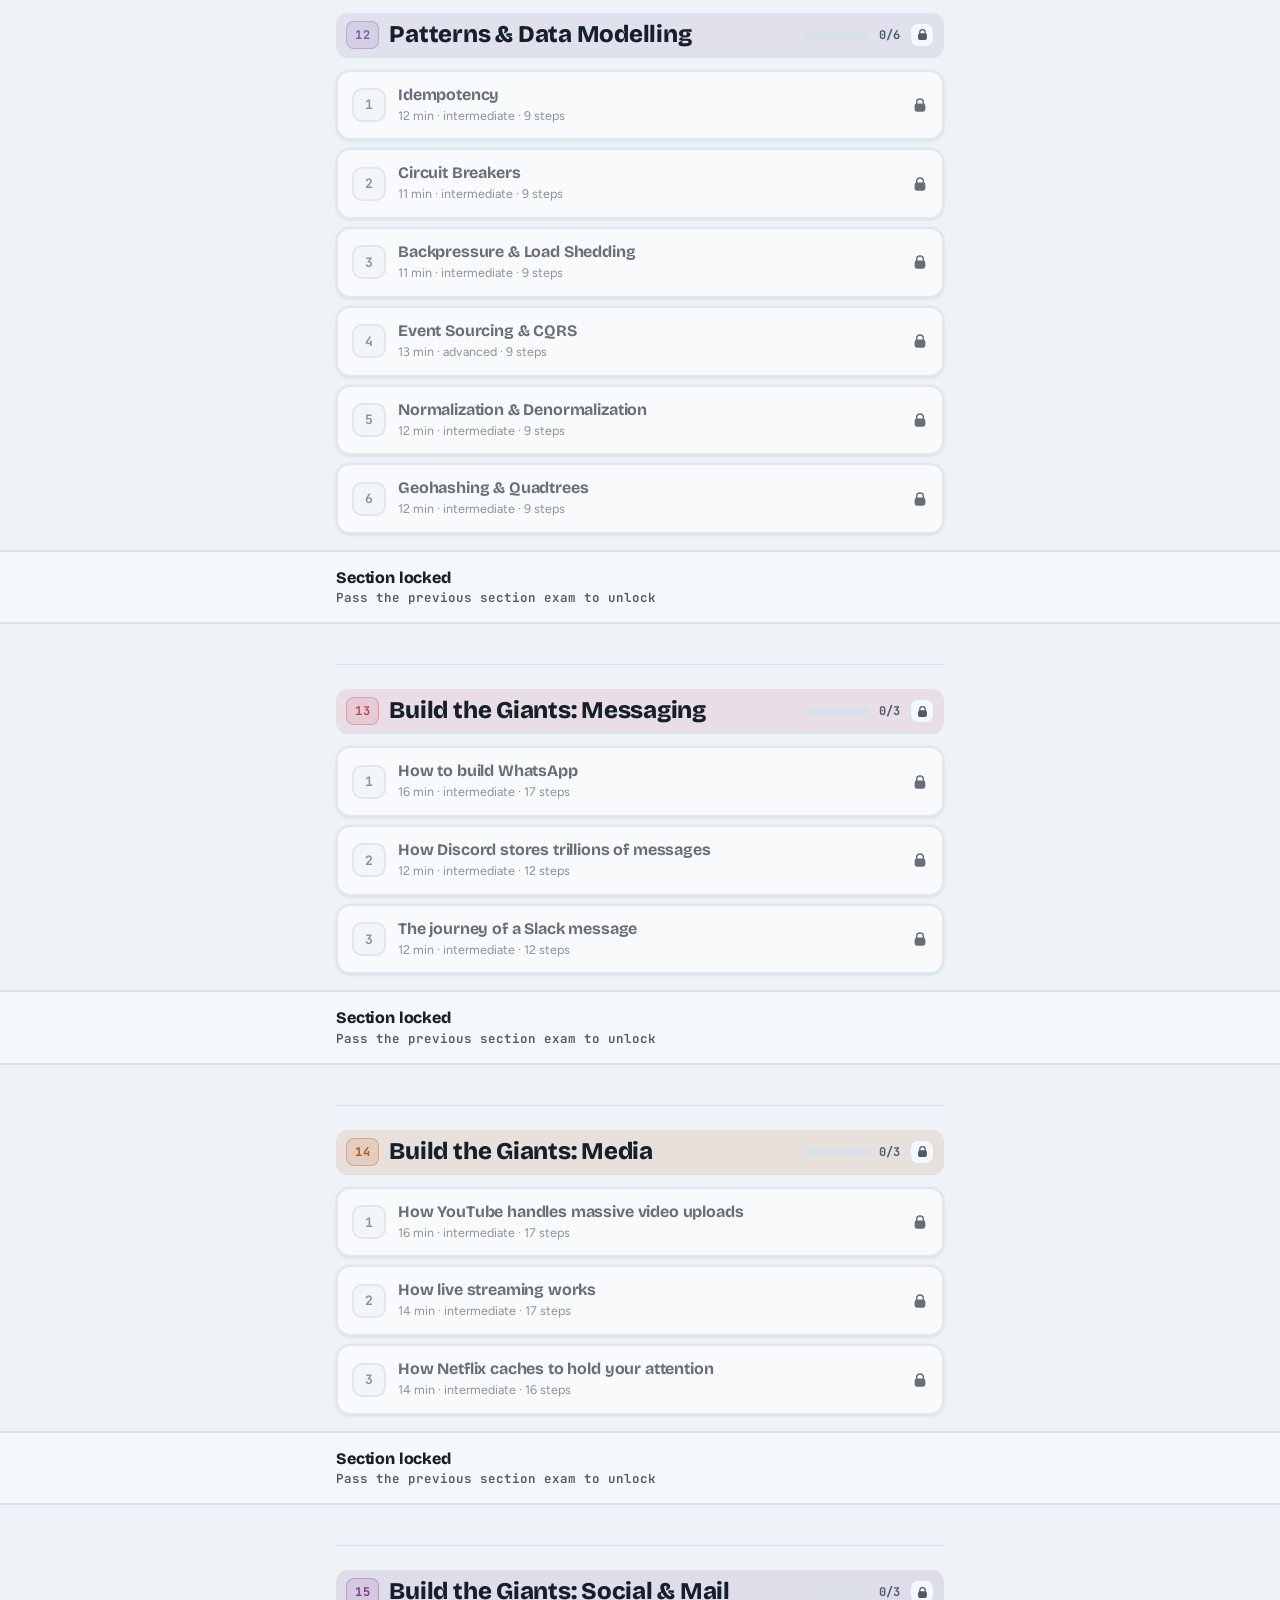
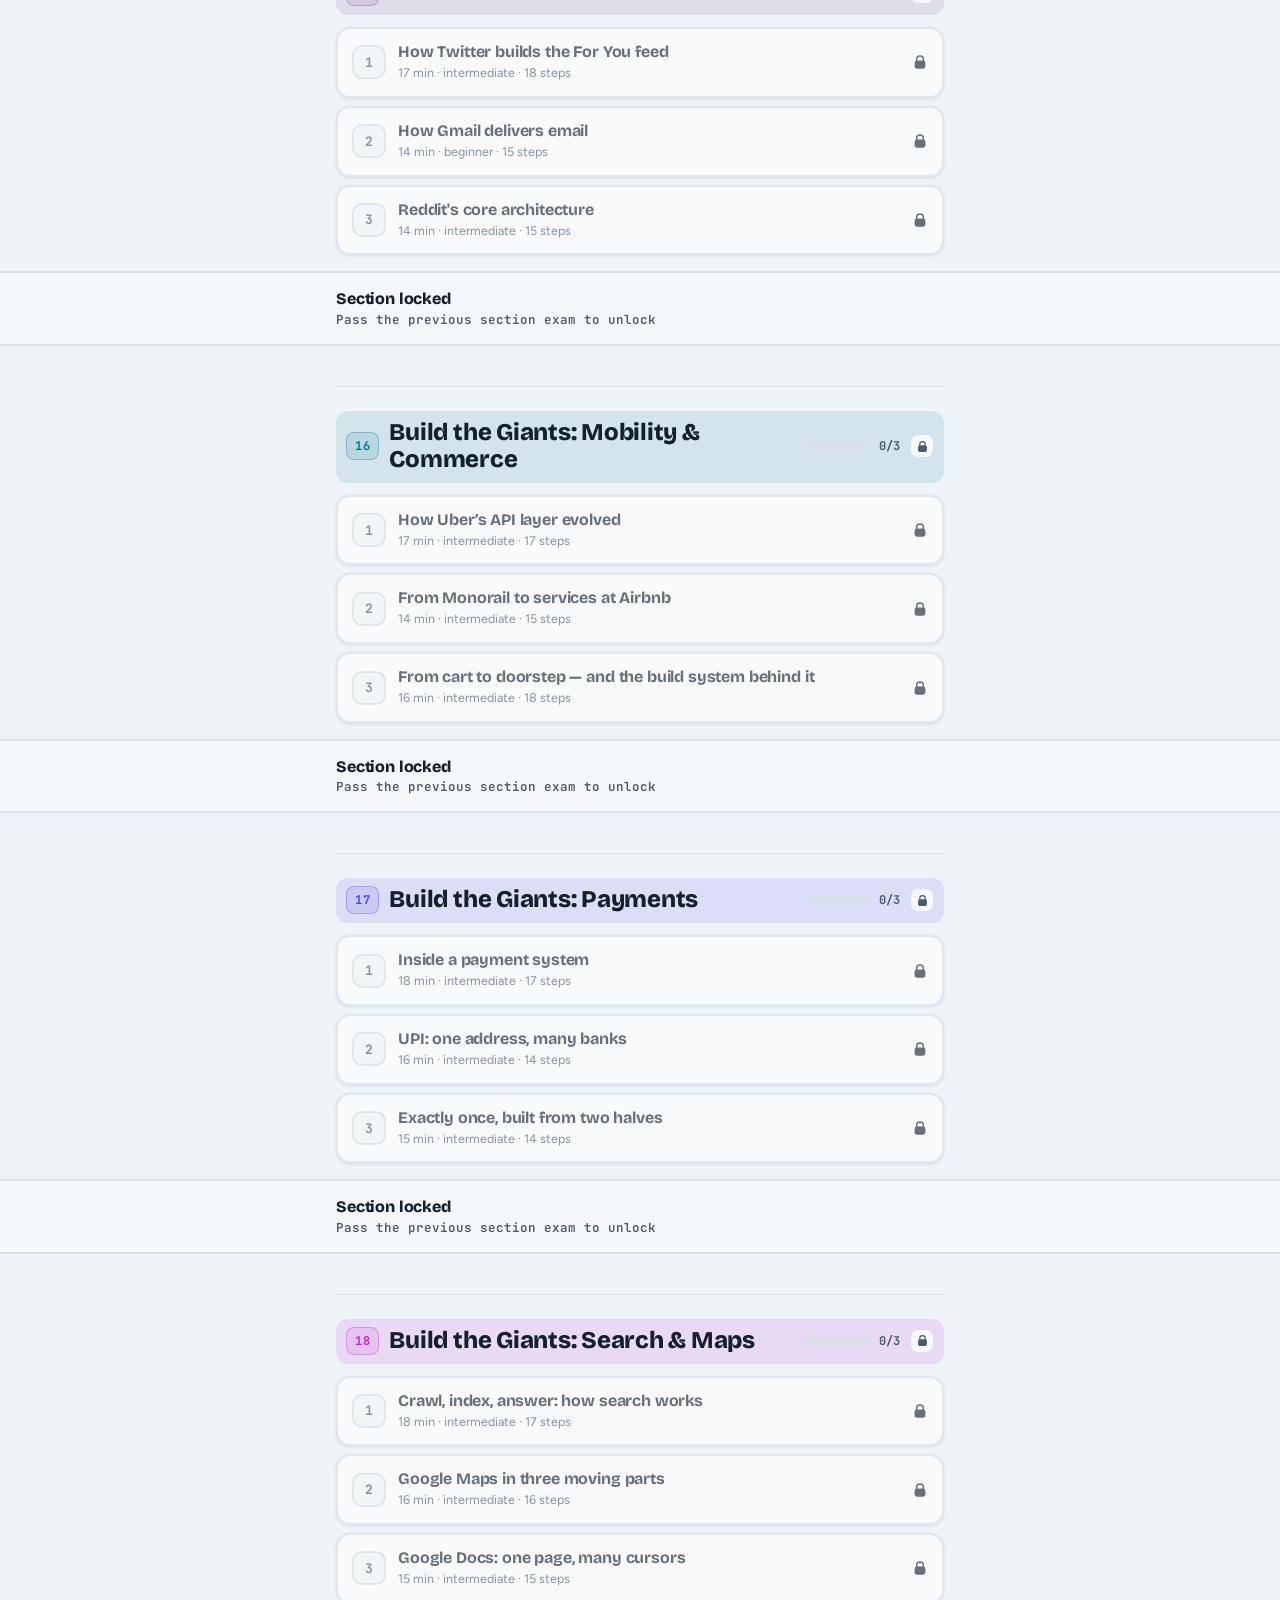
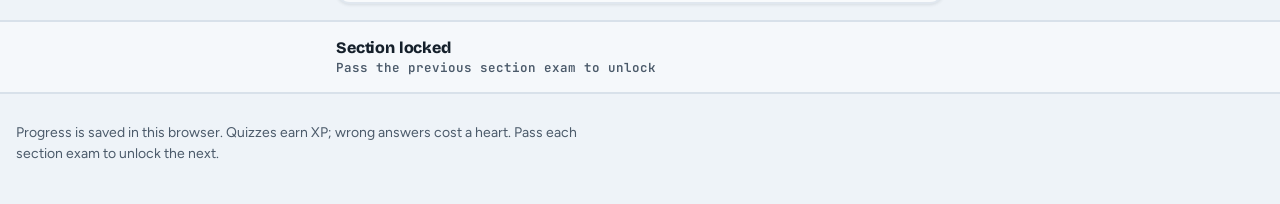
==== commit 806caf94: "feat(unit18): add Build the Giants - Search & Maps (search, maps, docs)" ====
--- a/index.html
+++ b/index.html
@@ -4,14 +4,14 @@
 <meta charset="utf-8">
 <meta name="viewport" content="width=device-width,initial-scale=1,viewport-fit=cover">
 <title>Boxes &amp; Arrows — System Design</title>
-<meta name="description" content="A mobile-first system design course: 68 step-by-step lessons with quick-check quizzes, drawn as boxes and arrows. Free, no sign-up, works offline once loaded.">
+<meta name="description" content="A mobile-first system design course: 71 step-by-step lessons with quick-check quizzes, drawn as boxes and arrows. Free, no sign-up, works offline once loaded.">
 <meta name="theme-color" content="#eef3f8" media="(prefers-color-scheme: light)">
 <meta name="theme-color" content="#0d1620" media="(prefers-color-scheme: dark)">
 <link rel="icon" href="favicon.svg" type="image/svg+xml">
 <link rel="preconnect" href="https://fonts.googleapis.com">
 <link rel="preconnect" href="https://fonts.gstatic.com" crossorigin>
 <link rel="stylesheet" href="https://fonts.googleapis.com/css2?family=Bricolage+Grotesque:opsz,wght@12..96,500..800&family=Figtree:wght@400;500;600;700&family=JetBrains+Mono:wght@500;600&display=swap">
-<link rel="stylesheet" href="styles.css?v=19">
+<link rel="stylesheet" href="styles.css?v=20">
 </head>
 <body>
 <svg width="0" height="0" style="position:absolute" aria-hidden="true" focusable="false">
@@ -64,7 +64,8 @@
 <script src="course-unit15.js?v=1"></script>
 <script src="course-unit16.js?v=1"></script>
 <script src="course-unit17.js?v=1"></script>
-<script src="course-quizzes.js?v=6"></script>
-<script src="app.js?v=19"></script>
+<script src="course-unit18.js?v=1"></script>
+<script src="course-quizzes.js?v=7"></script>
+<script src="app.js?v=20"></script>
 </body>
 </html>
--- a/styles.css
+++ b/styles.css
@@ -19,7 +19,7 @@
   --u1:#b98a2f; --u2:#3a9a3f; --u3:#7c5cdb; --u4:#d9532b; --u5:#1478d4;
   --u6:#0d9488; --u7:#d9467f; --u8:#6f8f1a; --u9:#4a5fd4; --u10:#9a6a3a;
   --u11:#2b7a9e; --u12:#7a5c9e; --u13:#c2415a; --u14:#b45309; --u15:#7c3a8d; --u16:#0e7490;
-  --u17:#4f46e5;
+  --u17:#4f46e5; --u18:#c026d3;
 
   --radius:16px;
   --tap:48px;
@@ -36,7 +36,7 @@
     --u1:#d9a94a; --u2:#5bc061; --u3:#9a80f5; --u4:#ff8a5c; --u5:#3d9bff;
     --u6:#2cc4b2; --u7:#f06a9f; --u8:#a3c63a; --u9:#7b8cf5; --u10:#d9a06a;
     --u11:#4fc3f7; --u12:#b39ddb; --u13:#ff8098; --u14:#ffb454; --u15:#d19bf0; --u16:#38d6f0;
-    --u17:#a5b4fc;
+    --u17:#a5b4fc; --u18:#f0abfc;
     color-scheme:dark;
   }
 }
@@ -50,7 +50,7 @@
   --u1:#d9a94a; --u2:#5bc061; --u3:#9a80f5; --u4:#ff8a5c; --u5:#3d9bff;
   --u6:#2cc4b2; --u7:#f06a9f; --u8:#a3c63a; --u9:#7b8cf5; --u10:#d9a06a;
   --u11:#4fc3f7; --u12:#b39ddb; --u13:#ff8098; --u14:#ffb454; --u15:#d19bf0; --u16:#38d6f0;
-  --u17:#a5b4fc;
+  --u17:#a5b4fc; --u18:#f0abfc;
   color-scheme:dark;
 }
 
